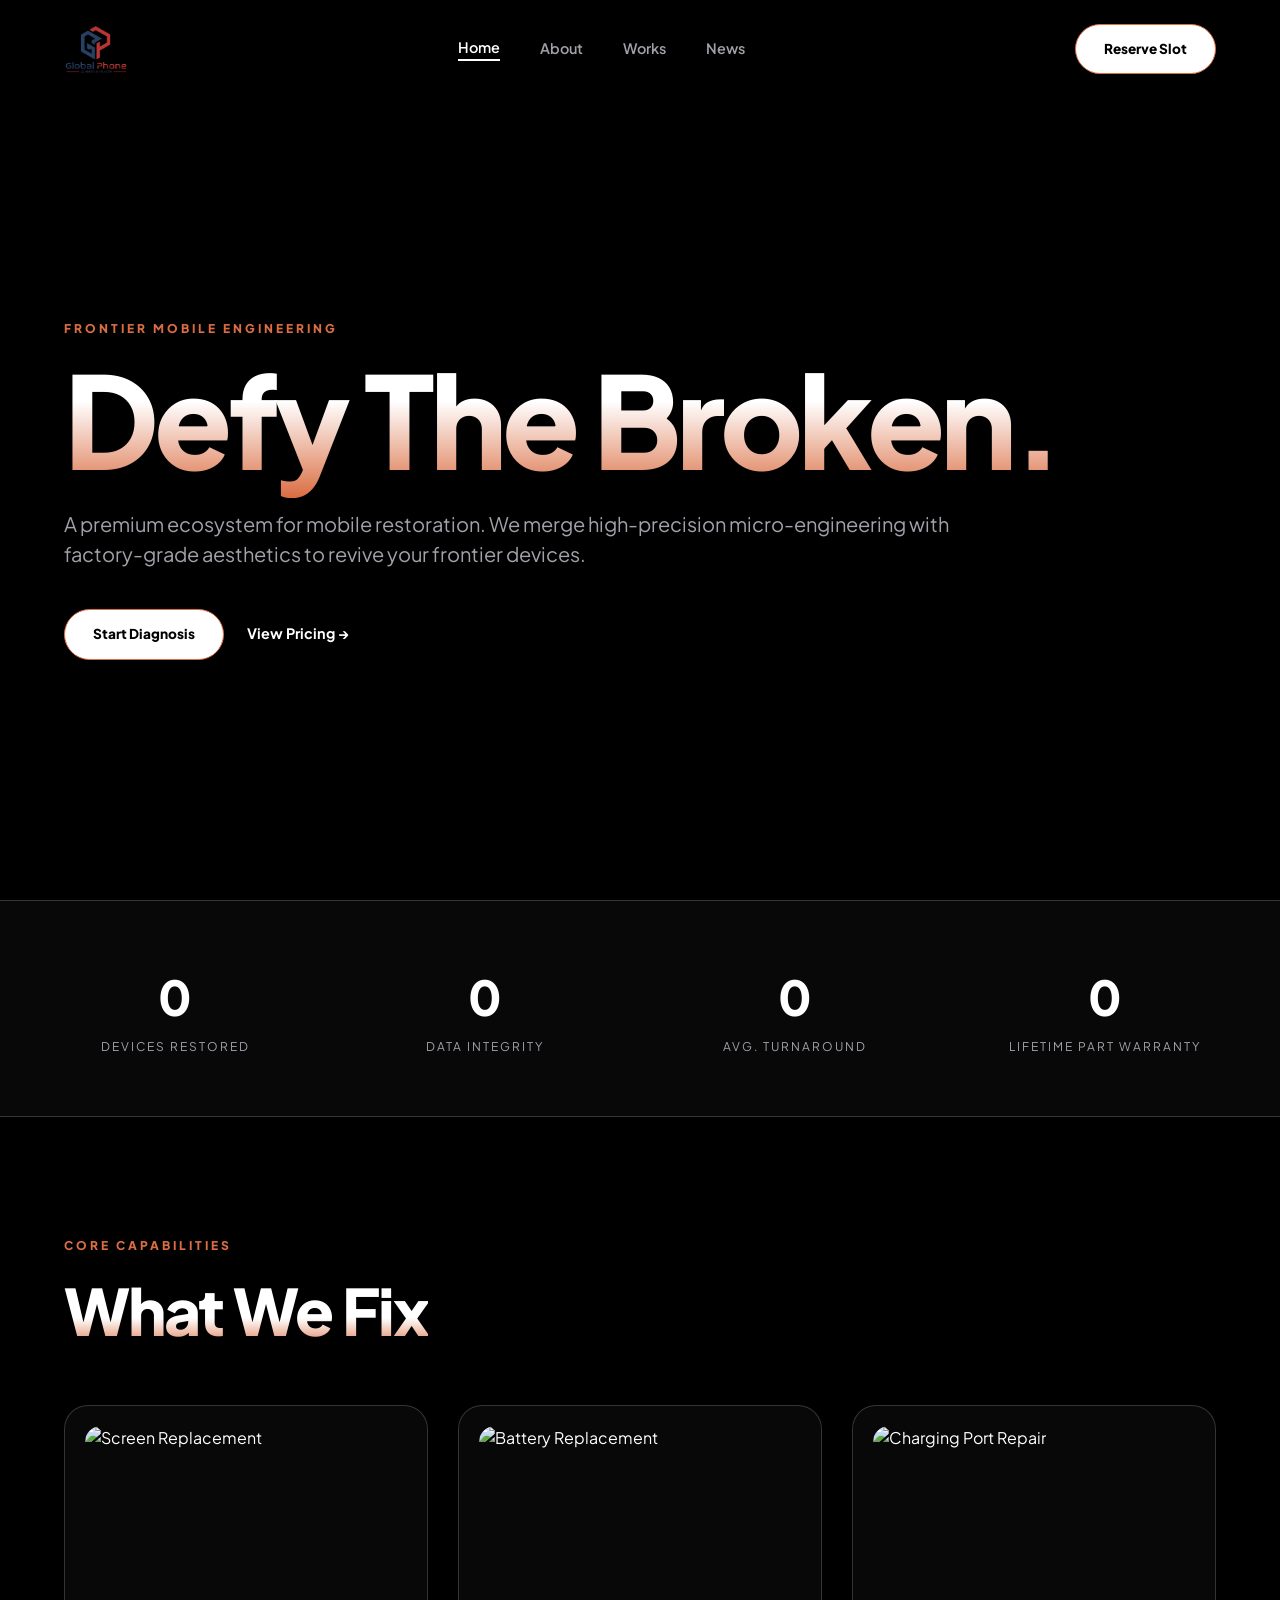
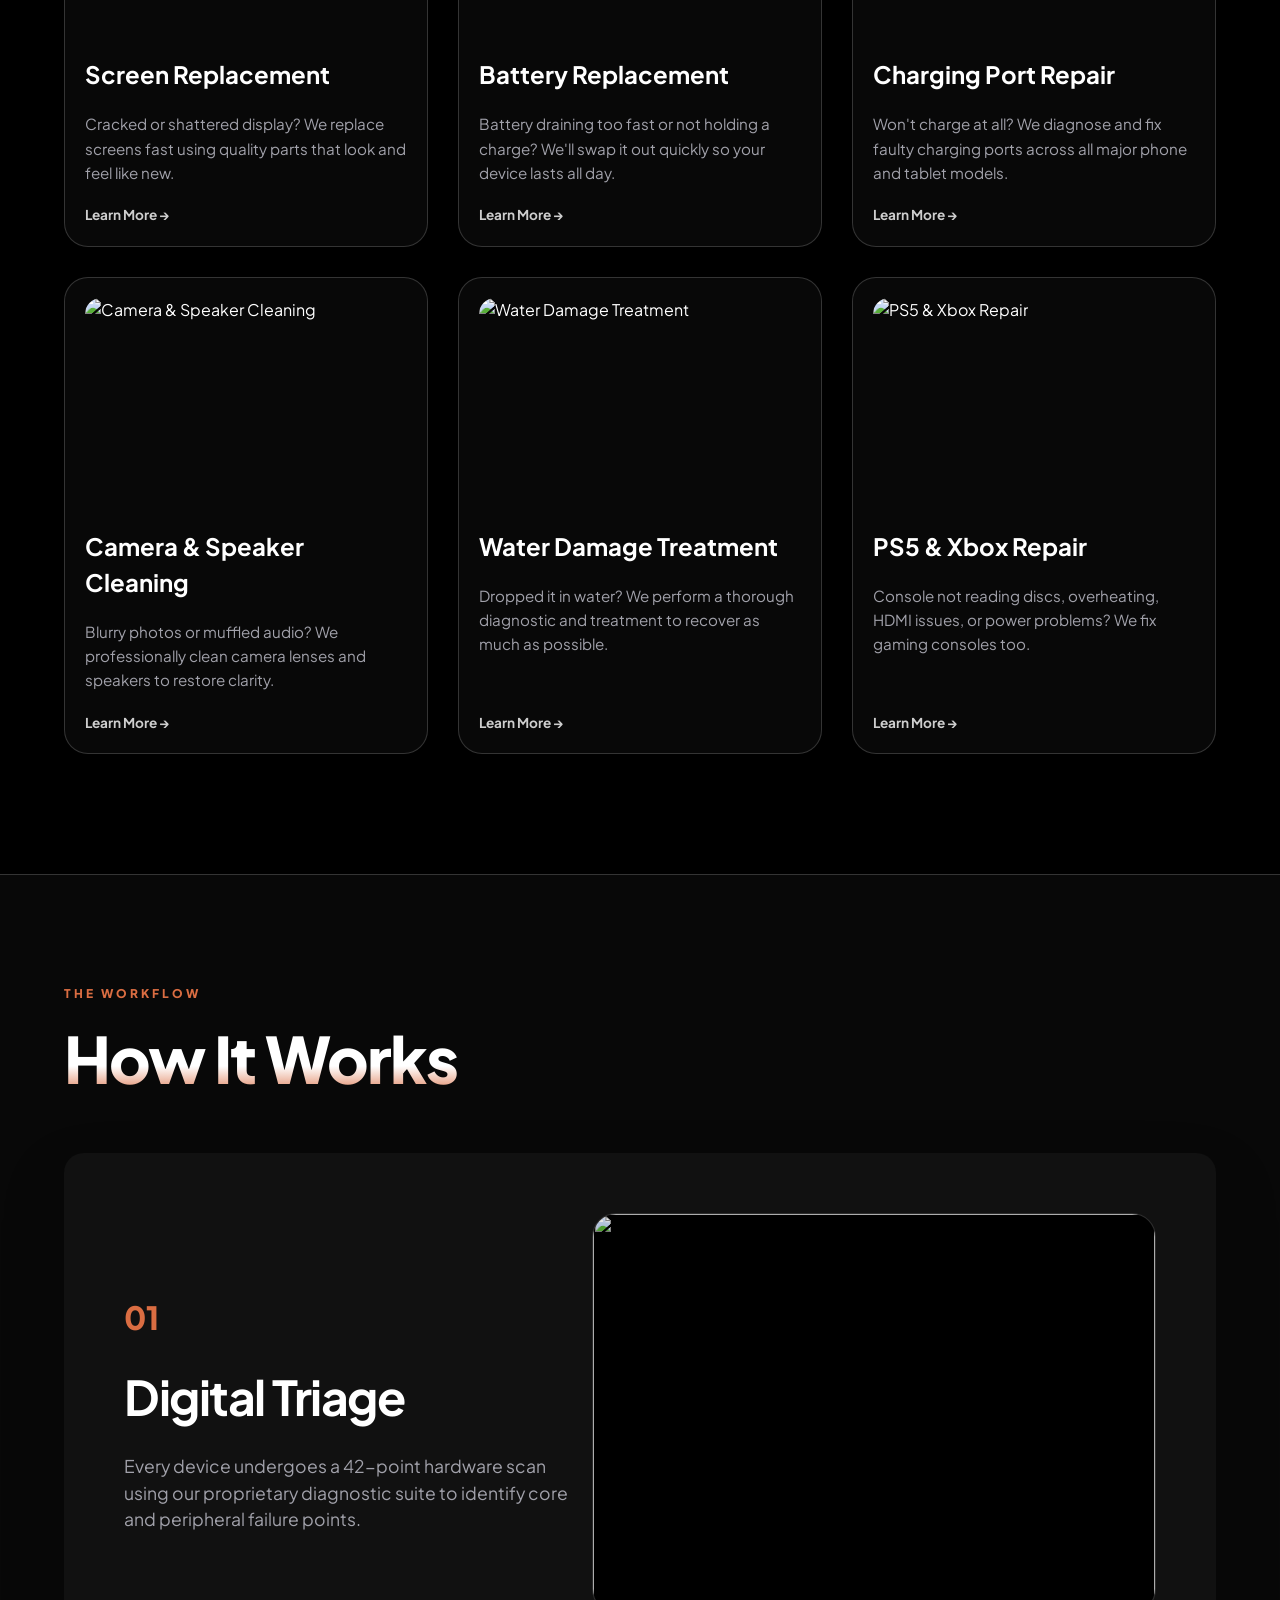
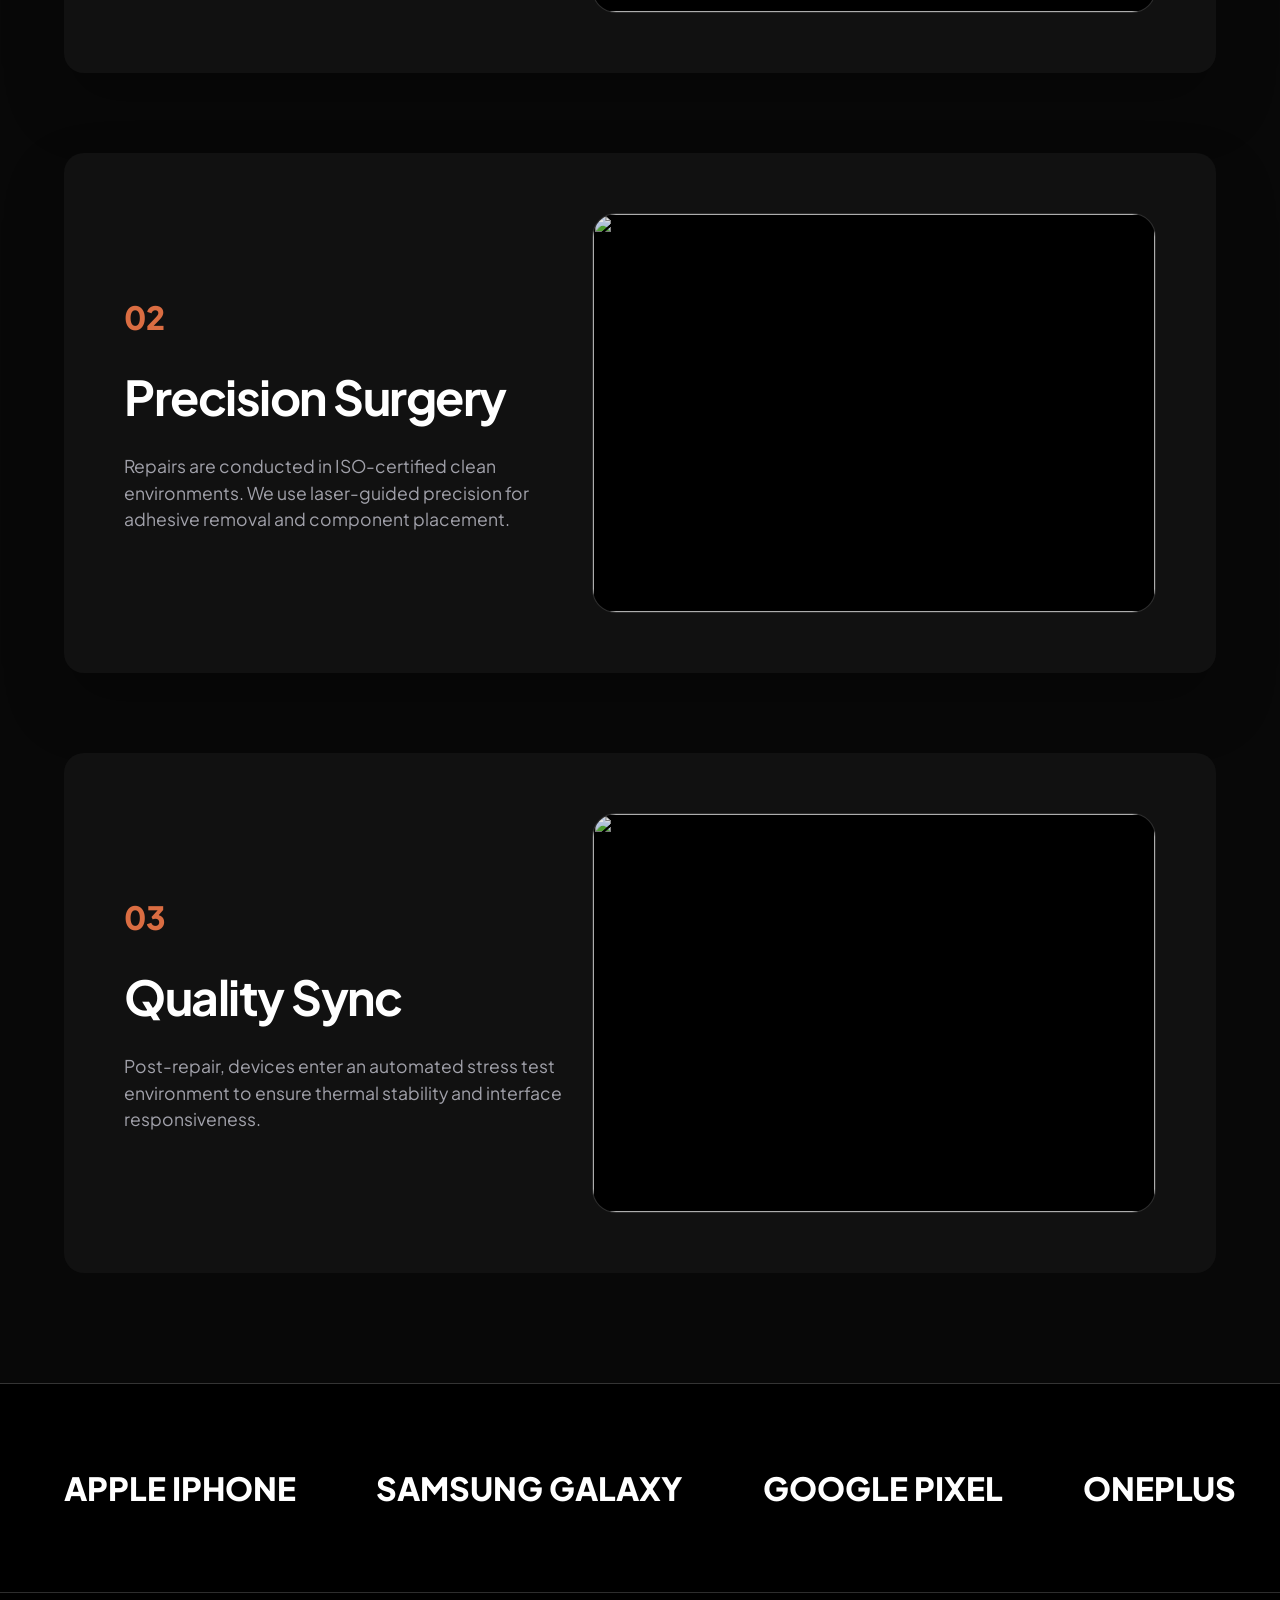
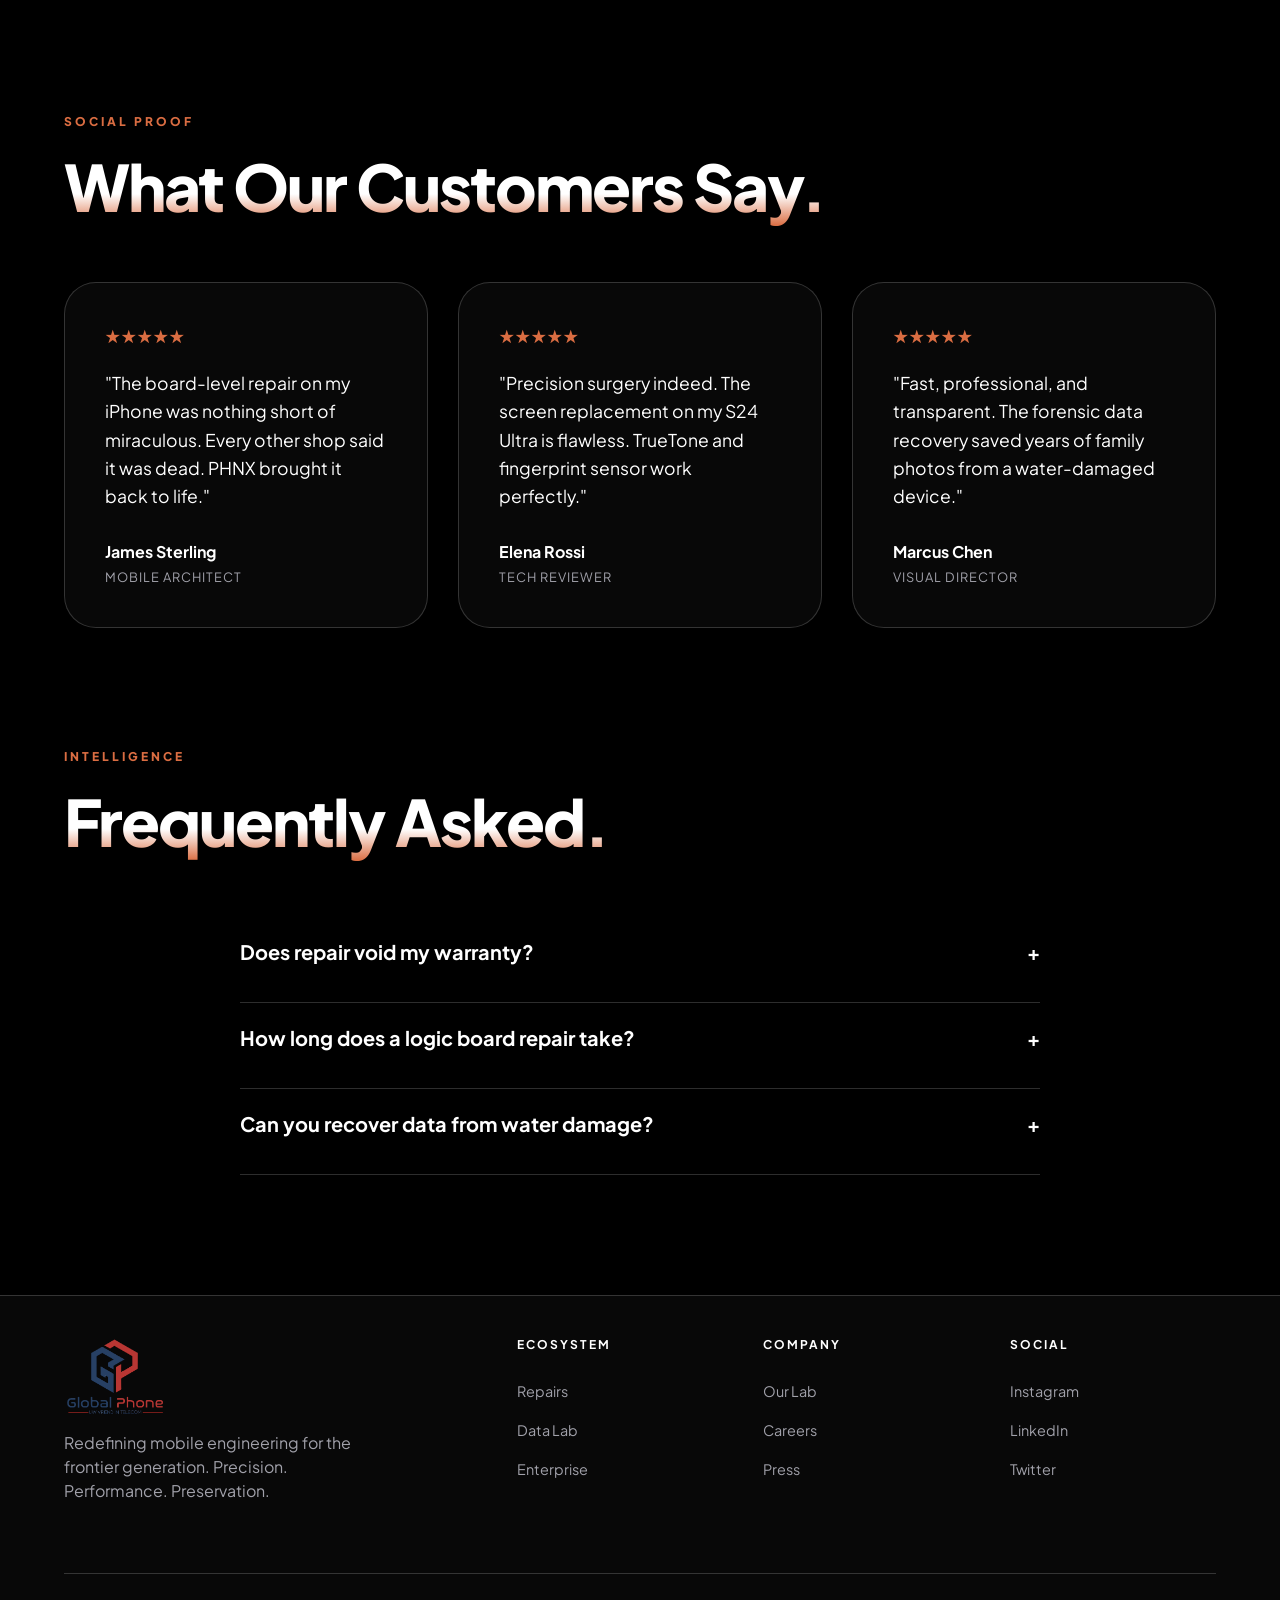
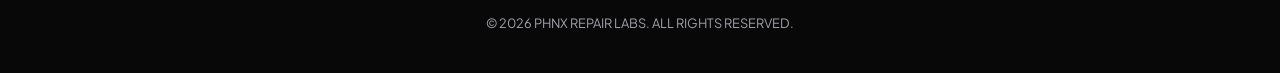
==== index.html @ e1f10fc2 "created a separate page for contact us" ====
<!doctype html>
<html lang="en">
  <head>
    <meta charset="UTF-8" />
    <meta name="viewport" content="width=device-width, initial-scale=1.0" />
    <title>PHNX REPAIR | Frontier Mobile Engineering</title>
    <link rel="preconnect" href="https://fonts.googleapis.com" />
    <link rel="preconnect" href="https://fonts.gstatic.com" crossorigin />
    <link
      href="https://fonts.googleapis.com/css2?family=Plus+Jakarta+Sans:wght@400;500;600;700;800&display=swap"
      rel="stylesheet"
    />

    <!-- External Styles -->
    <link rel="stylesheet" href="css/style.css" />
    <link rel="stylesheet" href="css/index.css" />
  </head>
  <body>
    <nav id="navbar">
      <div
        class="container"
        style="
          display: flex;
          justify-content: space-between;
          width: 100%;
          align-items: center;
        "
      >
        <div class="logo"><img src="assets/logo.png" alt="PHNX REPAIR" /></div>

        <div class="nav-links desktop-only">
          <a href="#" class="active">Home</a>
          <a href="about.html">About</a>
          <a href="#process">Works</a>
          <a href="#faq">News</a>
        </div>

        <div style="display: flex; align-items: center; gap: 20px">
          <a href="contact.html" class="btn btn-primary desktop-only"
            >Reserve Slot</a
          >
          <div class="hamburger mobile-only" id="hamburger">
            <span></span>
            <span></span>
          </div>
        </div>
      </div>
    </nav>

    <div class="mobile-menu" id="mobileMenu">
      <div class="close-btn" id="closeMenu">&times;</div>
      <div class="mobile-links">
        <a href="index.html"><span class="active">Home</span></a>
        <a href="about.html">About</a>
        <a href="#process">Works</a>
        <a href="#faq">News</a>
        <a href="contact.html" style="text-align: center">Reserve Slot</a>
      </div>
    </div>

    <section class="hero">
      <video
        autoplay
        muted
        loop
        playsinline
        class="hero-video"
        poster="https://images.unsplash.com/photo-1581092921461-eab62e97a780?auto=format&fit=crop&q=80&w=2000"
      >
        <source src="assets/mobile-repair.mp4" type="video/mp4" />
      </video>
      <div class="hero-overlay"></div>
      <div class="container hero-content">
        <span class="section-tag" id="h-tag">Frontier Mobile Engineering</span>
        <h1 id="h-title">Defy The Broken.</h1>
        <p id="h-desc">
          A premium ecosystem for mobile restoration. We merge high-precision
          micro-engineering with factory-grade aesthetics to revive your
          frontier devices.
        </p>
        <div id="h-btn">
          <a href="#" class="btn btn-primary">Start Diagnosis</a>
          <a
            href="#"
            style="
              margin-left: 20px;
              color: #fff;
              text-decoration: none;
              font-weight: 700;
              font-size: 0.9rem;
            "
            >View Pricing →</a
          >
        </div>
      </div>
    </section>

    <section class="stats">
      <div class="container stats-grid">
        <div class="stat-item">
          <h3 data-value="14000">0</h3>
          <p>Devices Restored</p>
        </div>

        <div class="stat-item">
          <h3 data-value="99.4">0</h3>
          <p>Data Integrity</p>
        </div>

        <div class="stat-item">
          <h3 data-value="45">0</h3>
          <p>Avg. Turnaround</p>
        </div>

        <div class="stat-item">
          <h3 data-value="1">0</h3>
          <p>Lifetime Part Warranty</p>
        </div>
      </div>
    </section>

    <section class="section-padding" id="services">
      <div class="container">
        <span class="section-tag">Core Capabilities</span>
        <h2><span class="section-title">What We Fix</span></h2>
        <div class="service-grid">
          <div class="service-card">
            <div class="card-image">
              <img
                src="https://images.unsplash.com/photo-1512499617640-c74ae3a79d37?auto=format&fit=crop&q=80&w=800"
                alt="Screen Replacement"
              />
            </div>
            <h3>Screen Replacement</h3>
            <p>
              Cracked or shattered display? We replace screens fast using
              quality parts that look and feel like new.
            </p>
            <a href="#" class="card-link">Learn More →</a>
          </div>
          <div class="service-card">
            <div class="card-image">
              <img
                src="https://images.unsplash.com/photo-1512439408685-2e399291a4e6?q=80&w=1095&auto=format&fit=crop&ixlib=rb-4.1.0&ixid=M3wxMjA3fDB8MHxwaG90by1wYWdlfHx8fGVufDB8fHx8fA%3D%3D"
                alt="Battery Replacement"
              />
            </div>
            <h3>Battery Replacement</h3>
            <p>
              Battery draining too fast or not holding a charge? We'll swap it
              out quickly so your device lasts all day.
            </p>
            <a href="#" class="card-link">Learn More →</a>
          </div>
          <div class="service-card">
            <div class="card-image">
              <img
                src="https://images.unsplash.com/photo-1639776738932-956082f0b704?q=80&w=1632&auto=format&fit=crop&ixlib=rb-4.1.0&ixid=M3wxMjA3fDB8MHxwaG90by1wYWdlfHx8fGVufDB8fHx8fA%3D%3D"
                alt="Charging Port Repair"
              />
            </div>
            <h3>Charging Port Repair</h3>
            <p>
              Won't charge at all? We diagnose and fix faulty charging ports
              across all major phone and tablet models.
            </p>
            <a href="#" class="card-link">Learn More →</a>
          </div>
          <div class="service-card">
            <div class="card-image">
              <img
                src="https://images.unsplash.com/photo-1516035069371-29a1b244cc32?auto=format&fit=crop&q=80&w=800"
                alt="Camera & Speaker Cleaning"
              />
            </div>
            <h3>Camera & Speaker Cleaning</h3>
            <p>
              Blurry photos or muffled audio? We professionally clean camera
              lenses and speakers to restore clarity.
            </p>
            <a href="#" class="card-link">Learn More →</a>
          </div>
          <div class="service-card">
            <div class="card-image">
              <img
                src="https://images.unsplash.com/photo-1588515603140-81bd9f7d1db0?q=80&w=1169&auto=format&fit=crop&ixlib=rb-4.1.0&ixid=M3wxMjA3fDB8MHxwaG90by1wYWdlfHx8fGVufDB8fHx8fA%3D%3D"
                alt="Water Damage Treatment"
              />
            </div>
            <h3>Water Damage Treatment</h3>
            <p>
              Dropped it in water? We perform a thorough diagnostic and
              treatment to recover as much as possible.
            </p>
            <a href="#" class="card-link">Learn More →</a>
          </div>
          <div class="service-card">
            <div class="card-image">
              <img
                src="https://images.unsplash.com/photo-1605901309584-818e25960a8f?auto=format&fit=crop&q=80&w=800"
                alt="PS5 & Xbox Repair"
              />
            </div>
            <h3>PS5 & Xbox Repair</h3>
            <p>
              Console not reading discs, overheating, HDMI issues, or power
              problems? We fix gaming consoles too.
            </p>
            <a href="#" class="card-link">Learn More →</a>
          </div>
        </div>
      </div>
    </section>

    <section class="section-padding stats process-stats" id="process">
      <div class="container">
        <span class="section-tag">The Workflow</span>
        <h2><span class="section-title">How It Works</span></h2>

        <div class="process-step">
          <div class="step-info">
            <span class="step-number">01</span>
            <h3>Digital Triage</h3>
            <p>
              Every device undergoes a 42-point hardware scan using our
              proprietary diagnostic suite to identify core and peripheral
              failure points.
            </p>
          </div>
          <div class="step-image">
            <img
              src="https://images.unsplash.com/photo-1746005514011-ea00280f3b6e?q=80&w=1170&auto=format&fit=crop&ixlib=rb-4.1.0&ixid=M3wxMjA3fDB8MHxwaG90by1wYWdlfHx8fGVufDB8fHx8fA%3D%3D"
            />
          </div>
        </div>

        <div class="process-step">
          <div class="step-info">
            <span class="step-number">02</span>
            <h3>Precision Surgery</h3>
            <p>
              Repairs are conducted in ISO-certified clean environments. We use
              laser-guided precision for adhesive removal and component
              placement.
            </p>
          </div>
          <div class="step-image">
            <img
              src="https://images.unsplash.com/photo-1581092921461-eab62e97a780?q=80&w=1170&auto=format&fit=crop&ixlib=rb-4.1.0&ixid=M3wxMjA3fDB8MHxwaG90by1wYWdlfHx8fGVufDB8fHx8fA%3D%3D"
            />
          </div>
        </div>

        <div class="process-step">
          <div class="step-info">
            <span class="step-number">03</span>
            <h3>Quality Sync</h3>
            <p>
              Post-repair, devices enter an automated stress test environment to
              ensure thermal stability and interface responsiveness.
            </p>
          </div>
          <div class="step-image">
            <img
              src="https://images.unsplash.com/photo-1611396000732-f8c9a933424f?q=80&w=1170&auto=format&fit=crop&ixlib=rb-4.1.0&ixid=M3wxMjA3fDB8MHxwaG90by1wYWdlfHx8fGVufDB8fHx8fA%3D%3D"
            />
          </div>
        </div>
      </div>
    </section>

    <div class="brands">
      <div class="container">
        <div class="brand-track">
          <div class="brand-item">APPLE IPHONE</div>
          <div class="brand-item">SAMSUNG GALAXY</div>
          <div class="brand-item">GOOGLE PIXEL</div>
          <div class="brand-item">ONEPLUS</div>
          <div class="brand-item">SONY XPERIA</div>
          <div class="brand-item">APPLE IPHONE</div>
          <div class="brand-item">SAMSUNG GALAXY</div>
          <div class="brand-item">GOOGLE PIXEL</div>
          <div class="brand-item">ONEPLUS</div>
          <div class="brand-item">SONY XPERIA</div>
        </div>
      </div>
    </div>

    <section class="section-padding testimonials" id="testimonials">
      <div class="container">
        <span class="section-tag">Social Proof</span>
        <h2><span class="section-title">What Our Customers Say.</span></h2>
        <div class="testimonials-grid">
          <div class="testimonial-card">
            <div class="test-rating">★★★★★</div>
            <p class="test-text">
              "The board-level repair on my iPhone was nothing short of
              miraculous. Every other shop said it was dead. PHNX brought it
              back to life."
            </p>
            <div class="test-author">
              <div class="author-info">
                <span class="author-name">James Sterling</span>
                <span class="author-title">Mobile Architect</span>
              </div>
            </div>
          </div>
          <div class="testimonial-card">
            <div class="test-rating">★★★★★</div>
            <p class="test-text">
              "Precision surgery indeed. The screen replacement on my S24 Ultra
              is flawless. TrueTone and fingerprint sensor work perfectly."
            </p>
            <div class="test-author">
              <div class="author-info">
                <span class="author-name">Elena Rossi</span>
                <span class="author-title">Tech Reviewer</span>
              </div>
            </div>
          </div>
          <div class="testimonial-card">
            <div class="test-rating">★★★★★</div>
            <p class="test-text">
              "Fast, professional, and transparent. The forensic data recovery
              saved years of family photos from a water-damaged device."
            </p>
            <div class="test-author">
              <div class="author-info">
                <span class="author-name">Marcus Chen</span>
                <span class="author-title">Visual Director</span>
              </div>
            </div>
          </div>
        </div>
      </div>
    </section>

    <section class="section-padding" id="faq">
      <div class="container">
        <span class="section-tag">Intelligence</span>
        <h2><span class="section-title">Frequently Asked.</span></h2>
        <div class="faq-grid">
          <div class="faq-item">
            <div class="faq-q">
              Does repair void my warranty? <span>+</span>
            </div>
            <div class="faq-a">
              We use OEM-spec parts and provide a lifetime guarantee on our
              hardware. Most modern regulations protect your right to repair
              without voiding device integrity.
            </div>
          </div>
          <div class="faq-item">
            <div class="faq-q">
              How long does a logic board repair take? <span>+</span>
            </div>
            <div class="faq-a">
              Complex micro-soldering typically takes 24-48 hours depending on
              the extent of IC damage and trace restoration required.
            </div>
          </div>
          <div class="faq-item">
            <div class="faq-q">
              Can you recover data from water damage? <span>+</span>
            </div>
            <div class="faq-a">
              Yes. We specialize in ultrasonic cleaning and NAND transplantation
              to recover data from catastrophic liquid ingress.
            </div>
          </div>
        </div>
      </div>
    </section>

    <footer>
      <div class="container">
        <div class="footer-grid">
          <div class="footer-col">
            <div class="logo">
              <img src="assets/logo.png" alt="PHNX REPAIR" />
            </div>
            <p
              style="
                color: var(--text-secondary);
                max-width: 300px;
                margin-bottom: 20px;
              "
            >
              Redefining mobile engineering for the frontier generation.
              Precision. Performance. Preservation.
            </p>
          </div>
          <div class="footer-col">
            <h4>Ecosystem</h4>
            <ul>
              <li><a href="#">Repairs</a></li>
              <li><a href="#">Data Lab</a></li>
              <li><a href="#">Enterprise</a></li>
            </ul>
          </div>
          <div class="footer-col">
            <h4>Company</h4>
            <ul>
              <li><a href="#">Our Lab</a></li>
              <li><a href="#">Careers</a></li>
              <li><a href="#">Press</a></li>
            </ul>
          </div>
          <div class="footer-col">
            <h4>Social</h4>
            <ul>
              <li><a href="#">Instagram</a></li>
              <li><a href="#">LinkedIn</a></li>
              <li><a href="#">Twitter</a></li>
            </ul>
          </div>
        </div>
        <div class="footer-bottom">
          <p>© 2026 PHNX REPAIR LABS. ALL RIGHTS RESERVED.</p>
        </div>
      </div>
    </footer>

    <!-- Library Scripts -->
    <script src="https://cdnjs.cloudflare.com/ajax/libs/gsap/3.12.2/gsap.min.js"></script>
    <script src="https://cdnjs.cloudflare.com/ajax/libs/gsap/3.12.2/ScrollTrigger.min.js"></script>
    <script src="https://cdnjs.cloudflare.com/ajax/libs/gsap/3.12.2/ScrollToPlugin.min.js"></script>
    <script src="https://cdn.jsdelivr.net/gh/studio-freight/lenis@1.0.19/bundled/lenis.min.js"></script>

    <!-- Project Logic -->
    <script src="js/main.js"></script>
  </body>
</html>
---- css/style.css ----
:root {
  --bg-color: #000000;
  --surface-color: #0a0a0ad2;
  --text-primary: #ffffff;
  --text-secondary: #a1a1aa;
  --accent-purple: #7928ca;
  --accent-orange: #f38181;
  --glass: rgba(255, 255, 255, 0.03);
  --glass-border: rgba(255, 255, 255, 0.178);
  --wooden-color: #da6d42;
}

* {
  margin: 0;
  padding: 0;
  box-sizing: border-box;
  font-family: "Plus Jakarta Sans", sans-serif;
}

body {
  background-color: var(--bg-color);
  color: var(--text-primary);
  overflow-x: hidden;
  line-height: 1.5;
  -webkit-font-smoothing: antialiased;
}

/* --- Global Utilities --- */
.container {
  padding: 0 5%;
  max-width: 1400px;
  width: 100%;
  margin: 0 auto;
}
.section-padding {
  padding: 120px 0;
}
.section-tag {
  text-transform: uppercase;
  letter-spacing: 3px;
  font-size: 0.75rem;
  font-weight: 800;
  color: var(--wooden-color);
  margin-bottom: 20px;
  display: block;
}

.section-title {
  font-size: clamp(2.5rem, 5vw, 4rem);
  font-weight: 800;
  letter-spacing: -2px;
  line-height: 1.1;
  margin-bottom: 60px;
  background: linear-gradient(180deg, #fff 60%, var(--wooden-color) 100%);
  background-clip: text;
  -webkit-background-clip: text;
  -webkit-text-fill-color: transparent;
  display: inline;
  -webkit-box-decoration-break: clone;
  box-decoration-break: clone;
}

h2:has(.section-title) {
  margin-bottom: 60px;
}

/* --- Navigation --- */
nav {
  position: fixed;
  top: 0;
  width: 100%;
  padding: 24px 0;
  z-index: 1000;
  transition: all 0.3s ease;
}

.active {
  border-bottom: 2px solid var(--text-primary);
  color: var(--text-primary) !important;
}

.logo {
  display: flex;
  align-items: center;
}

.logo img {
  height: 50px;
  width: auto;
}
.nav-links {
  display: flex;
  gap: 40px;
}
.nav-links a {
  color: var(--text-secondary);
  text-decoration: none;
  font-size: 0.9rem;
  font-weight: 600;
  transition: color 0.3s;
}
.nav-links a:hover {
  color: #fff;
}
.btn {
  padding: 14px 28px;
  border-radius: 100px;
  font-weight: 800;
  text-decoration: none;
  font-size: 0.85rem;
  transition: all 0.3s ease;
  display: inline-block;
}
.btn-primary {
  background: #fff;
  color: #000;
  border: 1px solid var(--wooden-color);
}
.btn-primary:hover {
  transform: translateY(-2px);
  box-shadow: 0 10px 30px rgba(255, 255, 255, 0.2);
}

/* Responsive Visibility Controls */
.desktop-only {
  display: flex;
  align-items: center;
  gap: 40px;
}
.mobile-only {
  display: none;
}

/* Hamburger Style */
.hamburger {
  flex-direction: column;
  gap: 6px;
  cursor: pointer;
  z-index: 1000;
  padding: 10px;
}
.hamburger span {
  display: block;
  width: 24px;
  height: 2px;
  background: #fff;
}

/* Mobile Menu Overlay */
.mobile-menu {
  position: fixed;
  top: 0;
  left: 0;
  width: 100%;
  min-height: 100vh;
  background: rgba(0, 0, 0, 0.98);
  backdrop-filter: blur(30px);
  z-index: 2000;
  display: none;
  flex-direction: column;
  align-items: center;
  justify-content: center;
  padding: 100px 24px;
  overflow-y: auto;
  opacity: 0;
}

.close-btn {
  position: absolute;
  top: 30px;
  right: 30px;
  font-size: 3.5rem;
  color: #fff;
  cursor: pointer;
  line-height: 1;
  z-index: 2100;
}

.mobile-links {
  display: flex;
  flex-direction: column;
  gap: 30px;
  text-align: center;
  width: 100%;
  margin: auto 0;
}
.mobile-links a {
  font-size: 2.5rem;
  font-weight: 800;
  color: #fff;
  text-decoration: none;
  letter-spacing: -2px;
}

.mobile-links .active {
  padding-bottom: 5px;
}

/* --- Footer Styling --- */
footer {
  padding: 40px 0;
  border-top: 1px solid var(--glass-border);
  background: var(--surface-color);
}
.footer-grid {
  display: grid;
  grid-template-columns: 2fr 1fr 1fr 1fr;
  gap: 40px;
}
.footer-col h4 {
  margin-bottom: 25px;
  text-transform: uppercase;
  font-size: 0.75rem;
  letter-spacing: 2px;
}
.footer-col ul {
  list-style: none;
}
.footer-col li {
  margin-bottom: 15px;
}
.footer-col a {
  color: var(--text-secondary);
  text-decoration: none;
  font-size: 0.9rem;
  transition: color 0.3s;
}
.footer-col a:hover {
  color: #fff;
}

.footer-bottom {
  margin-top: 50px;
  padding-top: 40px;
  border-top: 1px solid var(--glass-border);
  color: var(--text-secondary);
  font-size: 0.8rem;
  text-align: center;
}

.footer-legal {
  display: flex;
  gap: 20px;
}

.footer-legal a {
  color: inherit;
  text-decoration: none;
}

footer .logo {
  margin-bottom: 15px;
}

footer .logo img {
  height: 80px;
}

/* --- Global Media Queries --- */
@media (max-width: 1024px) {
  .section-padding {
    padding: 100px 0;
  }
}

@media (max-width: 768px) {
  .desktop-only {
    display: none !important;
  }
  .mobile-only {
    display: flex;
  }

  .section-padding {
    padding: 60px 0;
  }

  .footer-bottom {
    flex-direction: column;
    gap: 20px;
    text-align: center;
  }
}

@media (max-width: 576px) {
  .section-padding {
    padding: 50px 0;
  }

  footer {
    padding: 40px 0;
  }

  .footer-grid {
    grid-template-columns: 1fr;
    gap: 20px;
  }

  .footer-bottom {
    margin-top: 20px;
    text-align: center;
  }
}
---- css/index.css ----
/* --- Hero --- */
.hero {
  min-height: 100vh;
  display: flex;
  align-items: center;
  position: relative;
  overflow: hidden;
  padding-top: 140px;
  padding-bottom: 60px;
}
.hero-video {
  position: absolute;
  top: 0;
  left: 0;
  width: 100%;
  height: 100%;
  object-fit: cover;
  z-index: -2;
}
.hero-overlay {
  position: absolute;
  top: 0;
  left: 0;
  width: 100%;
  height: 100%;
  background: rgba(0, 0, 0, 0.55);
  z-index: -1;
}
.hero-content {
  z-index: 10;
  width: 100%;
}
.hero h1 {
  font-size: clamp(3.5rem, 10vw, 8rem);
  font-weight: 800;
  letter-spacing: -5px;
  line-height: 1.1;
  background: linear-gradient(180deg, #fff 40%, var(--wooden-color) 100%);
  background-clip: text;
  -webkit-background-clip: text;
  -webkit-text-fill-color: transparent;
  display: inline;
  -webkit-box-decoration-break: clone;
  box-decoration-break: clone;
}
.hero p {
  font-size: 1.25rem;
  color: var(--text-secondary);
  max-width: 80%;
  margin-top: 20px;
  margin-bottom: 40px;
}

.hero .section-tag {
  margin-bottom: 10px;
}

/* --- Stats Section --- */
.stats {
  background: var(--surface-color);
  border-top: 1px solid var(--glass-border);
  border-bottom: 1px solid var(--glass-border);
}
.stats-grid {
  display: grid;
  grid-template-columns: repeat(4, 1fr);
  align-items: center;
  gap: 40px;
  padding: 60px 40px;
}

.stat-item {
  display: flex;
  flex-direction: column;
  align-items: center;
}

.stat-item h3 {
  font-size: 3rem;
  font-weight: 800;
  margin-bottom: 5px;
}
.stat-item p {
  color: var(--text-secondary);
  text-transform: uppercase;
  font-size: 0.75rem;
  letter-spacing: 2px;
}

/* --- Services Grid --- */
.service-grid {
  display: grid;
  grid-template-columns: repeat(3, 1fr);
  gap: 30px;
}
.service-card {
  background: var(--surface-color);
  border: 1px solid var(--glass-border);
  border-radius: 24px;
  padding: 20px;
  transition: all 0.4s cubic-bezier(0.165, 0.84, 0.44, 1);
  position: relative;
  overflow: hidden;
  display: flex;
  flex-direction: column;
  gap: 20px;
}
.service-card:hover {
  transform: translateY(-10px);
  border-color: var(--wooden-color);
  box-shadow: 0 20px 40px rgba(188, 117, 53, 0.1);
}
.service-card .card-image {
  width: 100%;
  height: 200px;
  border-radius: 16px;
  overflow: hidden;
  margin-bottom: 10px;
}
.service-card .card-image img {
  width: 100%;
  height: 100%;
  object-fit: cover;
  transition: transform 0.5s ease;
}
.service-card:hover .card-image img {
  transform: scale(1.1);
}
.service-card h3 {
  font-size: 1.5rem;
  font-weight: 700;
  color: #fff;
}
.service-card p {
  color: var(--text-secondary);
  font-size: 0.95rem;
  line-height: 1.6;
}
.service-card .card-link {
  margin-top: auto;
  color: var(--text-primary);
  text-decoration: none;
  font-weight: 700;
  font-size: 0.85rem;
  display: flex;
  align-items: center;
  gap: 8px;
  opacity: 0.8;
  transition: opacity 0.3s;
}
.service-card:hover .card-link {
  opacity: 1;
}

/* --- Services Bento --- */
.bento-grid {
  display: grid;
  grid-template-columns: repeat(12, 1fr);
  gap: 24px;
}
.bento-card {
  background: var(--surface-color);
  border: 1px solid var(--glass-border);
  border-radius: 32px;
  position: relative;
  overflow: hidden;
  min-height: 400px;
  display: flex;
  flex-direction: column;
  justify-content: flex-end;
  padding: 40px;
}
.bento-card img {
  position: absolute;
  top: 0;
  left: 0;
  width: 100%;
  height: 100%;
  object-fit: cover;
  opacity: 0.4;
  z-index: 0;
}
.card-content {
  position: relative;
  z-index: 1;
}
.card-content h3 {
  font-size: 1.75rem;
  margin-bottom: 10px;
}
.card-content p {
  color: var(--text-secondary);
  font-size: 0.95rem;
  max-width: 300px;
}

.w-8 {
  grid-column: span 8;
}
.w-6 {
  grid-column: span 6;
}
.w-4 {
  grid-column: span 4;
}

/* --- Process Section - Stacking Cards --- */
.step-info {
  flex: 1;
}
.step-number {
  font-size: 2rem;
  font-weight: 800;
  color: var(--wooden-color);
  margin-bottom: 20px;
  display: block;
}
.step-info h3 {
  font-size: 3rem;
  margin-bottom: 20px;
  letter-spacing: -1.5px;
}
.step-info p {
  font-size: 1.1rem;
  color: var(--text-secondary);
}
.step-image {
  flex: 1.2;
  height: 400px;
  background: #000;
  border-radius: 24px;
  overflow: hidden;
  border: 1px solid var(--glass-border);
}
.step-image img {
  width: 100%;
  height: 100%;
  object-fit: cover;
  opacity: 0.9;
}

/* --- Brands Scroll --- */
.brands {
  padding: 80px 0;
  border-bottom: 1px solid var(--glass-border);
  overflow: hidden;
}
.brand-track {
  display: flex;
  gap: 80px;
  align-items: center;
  width: max-content;
}
.brand-item {
  font-size: 2rem;
  font-weight: 800;
  white-space: nowrap;
}

/* --- Testimonials --- */
.testimonials {
  padding-bottom: 0px;
}

.testimonials-grid {
  display: grid;
  grid-template-columns: repeat(3, 1fr);
  gap: 30px;
}
.testimonial-card {
  background: var(--surface-color);
  border: 1px solid var(--glass-border);
  padding: 40px;
  border-radius: 32px;
  transition: all 0.3s ease;
}
.testimonial-card:hover {
  border-color: var(--wooden-color);
  transform: translateY(-10px);
}
.test-rating {
  color: var(--wooden-color);
  margin-bottom: 20px;
  font-size: 1.1rem;
}
.test-text {
  font-size: 1.1rem;
  line-height: 1.6;
  margin-bottom: 30px;
  color: var(--text-primary);
}
.author-name {
  display: block;
  font-weight: 700;
  font-size: 1rem;
}
.author-title {
  display: block;
  font-size: 0.8rem;
  color: var(--text-secondary);
  text-transform: uppercase;
  letter-spacing: 1px;
  margin-top: 4px;
}

/* --- FAQ --- */
.faq-grid {
  max-width: 800px;
  margin: 0 auto;
}
.faq-item {
  border-bottom: 1px solid var(--glass-border);
  padding: 20px 0;
}
.faq-q {
  font-size: 1.25rem;
  font-weight: 700;
  cursor: pointer;
  display: flex;
  justify-content: space-between;
  align-items: flex-start;
  gap: 20px;
  -webkit-user-select: none;
  -moz-user-select: none;
  -ms-user-select: none;
  user-select: none;
}
.faq-q span {
  flex-shrink: 0;
  width: 24px;
  text-align: right;
  display: inline-block;
}
.faq-a {
  height: 0;
  overflow: hidden;
  color: var(--text-secondary);
  margin-top: 15px;
}

.process-stats {
  position: relative;
  padding: 110px 0;
}

.process-step {
  position: sticky;
  top: 120px; /* controls stacking distance */
  display: flex;
  justify-content: space-between;
  align-items: center;
  padding: 60px;
  border-radius: 20px;
  background: #111;
  color: #fff;
  margin-bottom: 80px;
  transform-origin: center top;
  will-change: transform, opacity;

  &:last-child {
    margin-bottom: 0;
  }
}

/* optional visual separation */
.process-step:not(:last-child) {
  box-shadow: 0 30px 60px rgba(0, 0, 0, 0.25);
}

/* --- Responsive Adjustments --- */
@media (max-width: 1024px) {
  .testimonials-grid {
    grid-template-columns: repeat(2, 1fr);
  }
  .w-8,
  .w-6,
  .w-4 {
    grid-column: span 6;
  }
  .stats-grid {
    grid-template-columns: repeat(3, 1fr);
  }

  .step-info h3 {
    font-size: 2.3rem;
  }
}

@media (max-width: 768px) {
  .service-grid {
    grid-template-columns: repeat(2, 1fr);
  }

  .testimonials-grid {
    grid-template-columns: 1fr;
  }
  .w-8,
  .w-6,
  .w-4 {
    grid-column: span 12;
  }

  .step-info h3 {
    font-size: 2rem;
  }

  .hero h1 {
    letter-spacing: -2px;
  }

  .process-stats {
    padding: 80px 0;
  }

  .process-step {
    flex-direction: column !important;
    gap: 30px;
  }
  .step-image {
    height: 300px;
    width: 100%;
  }
  .stats-grid {
    grid-template-columns: repeat(2, 1fr);
    text-align: center;
  }
}

@media (max-width: 576px) {
  .hero {
    padding-top: 100px;
  }

  .hero p {
    font-size: 1rem;
  }

  .service-grid {
    grid-template-columns: 1fr;
  }

  .brands {
    padding: 50px 0;
  }

  .process-stats {
    padding: 60px 0;
  }

  .process-step {
    padding: 20px;
  }

  .step-info h3 {
    font-size: 2rem;
  }

  .stats-grid {
    grid-template-columns: 1fr;
  }
}
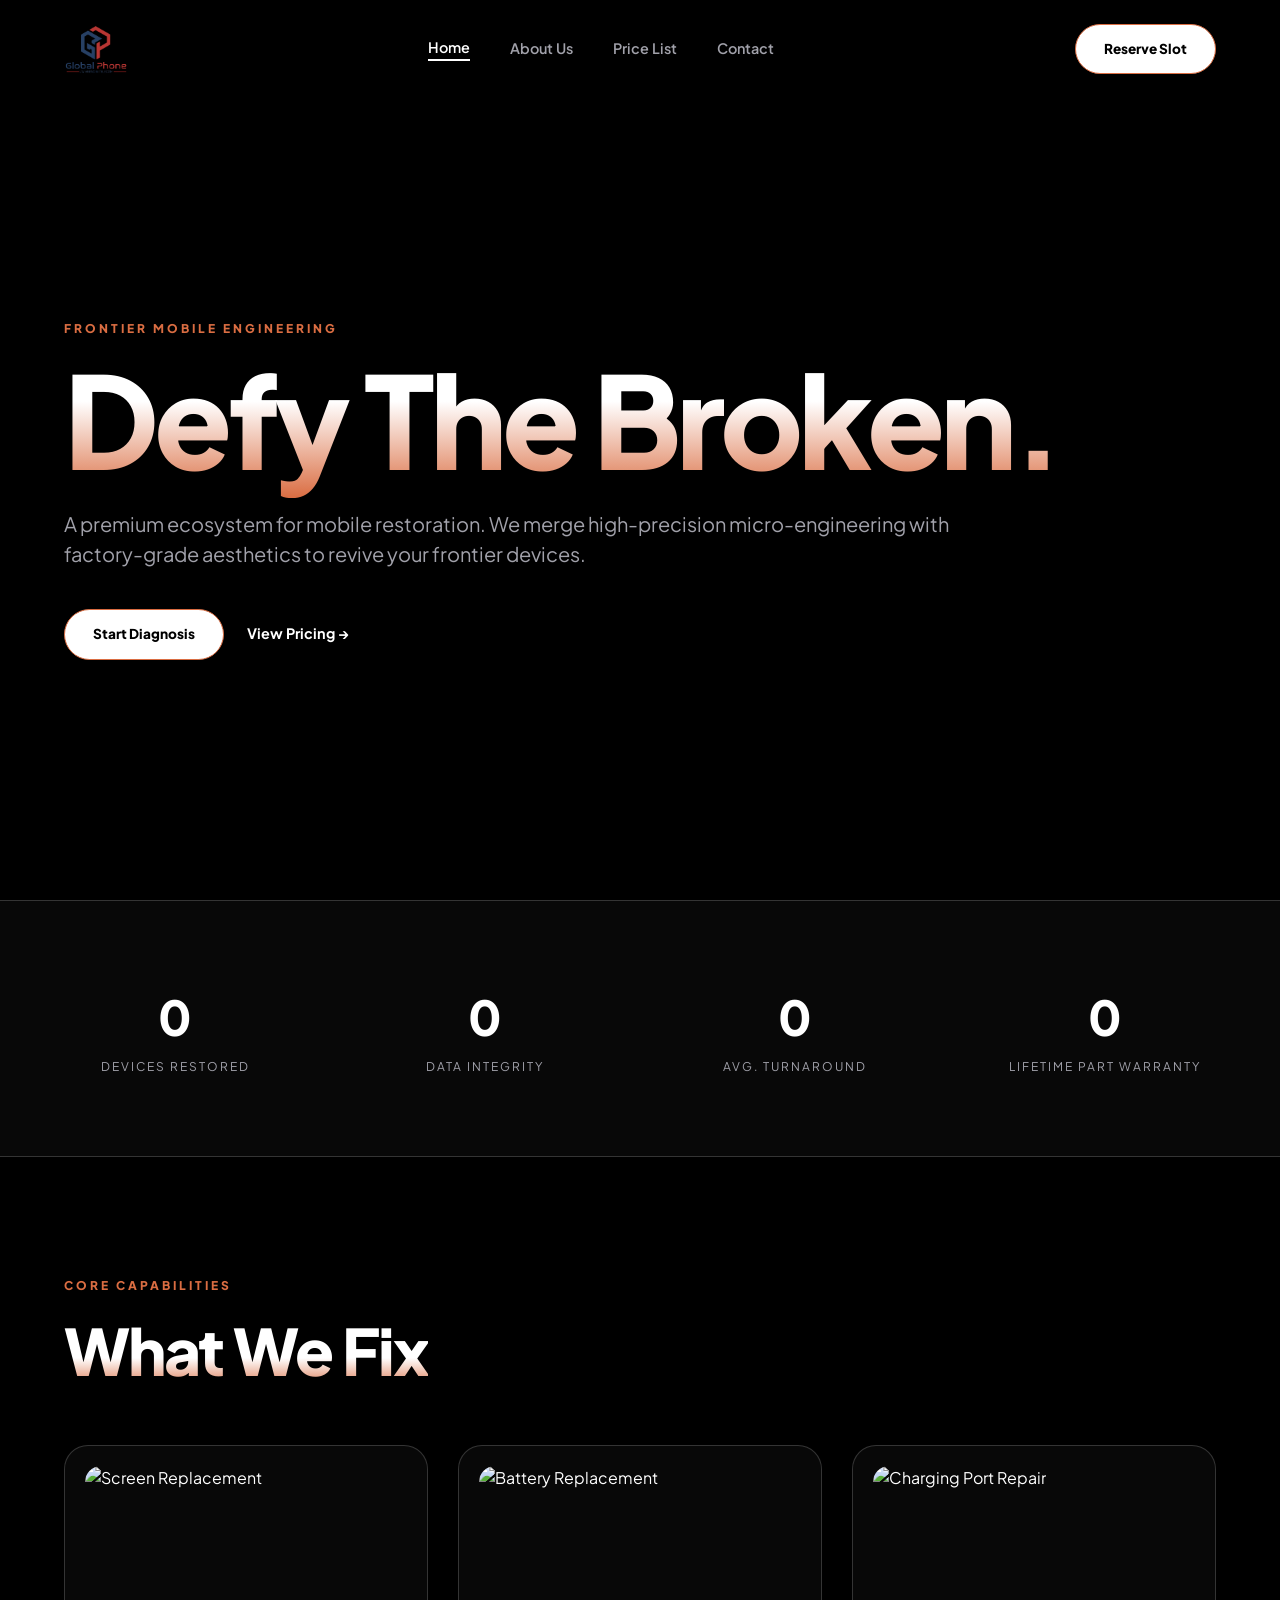
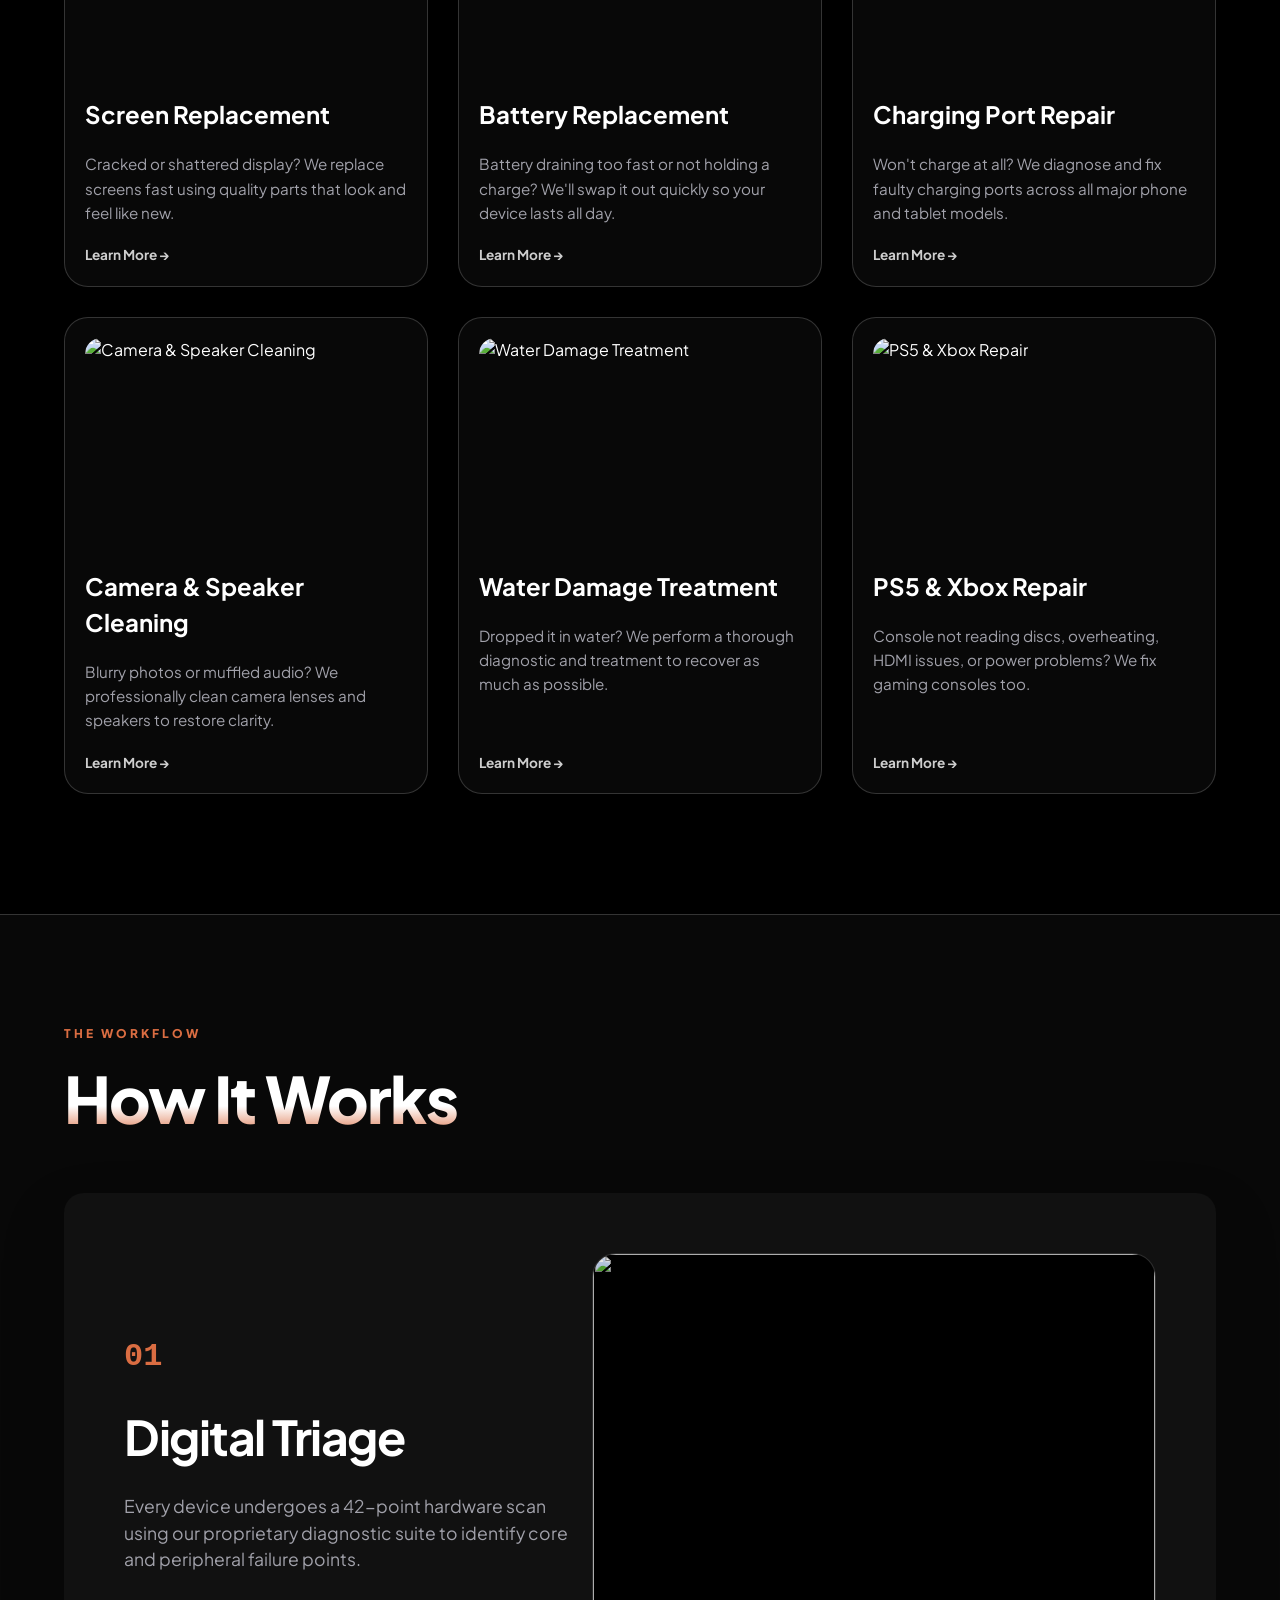
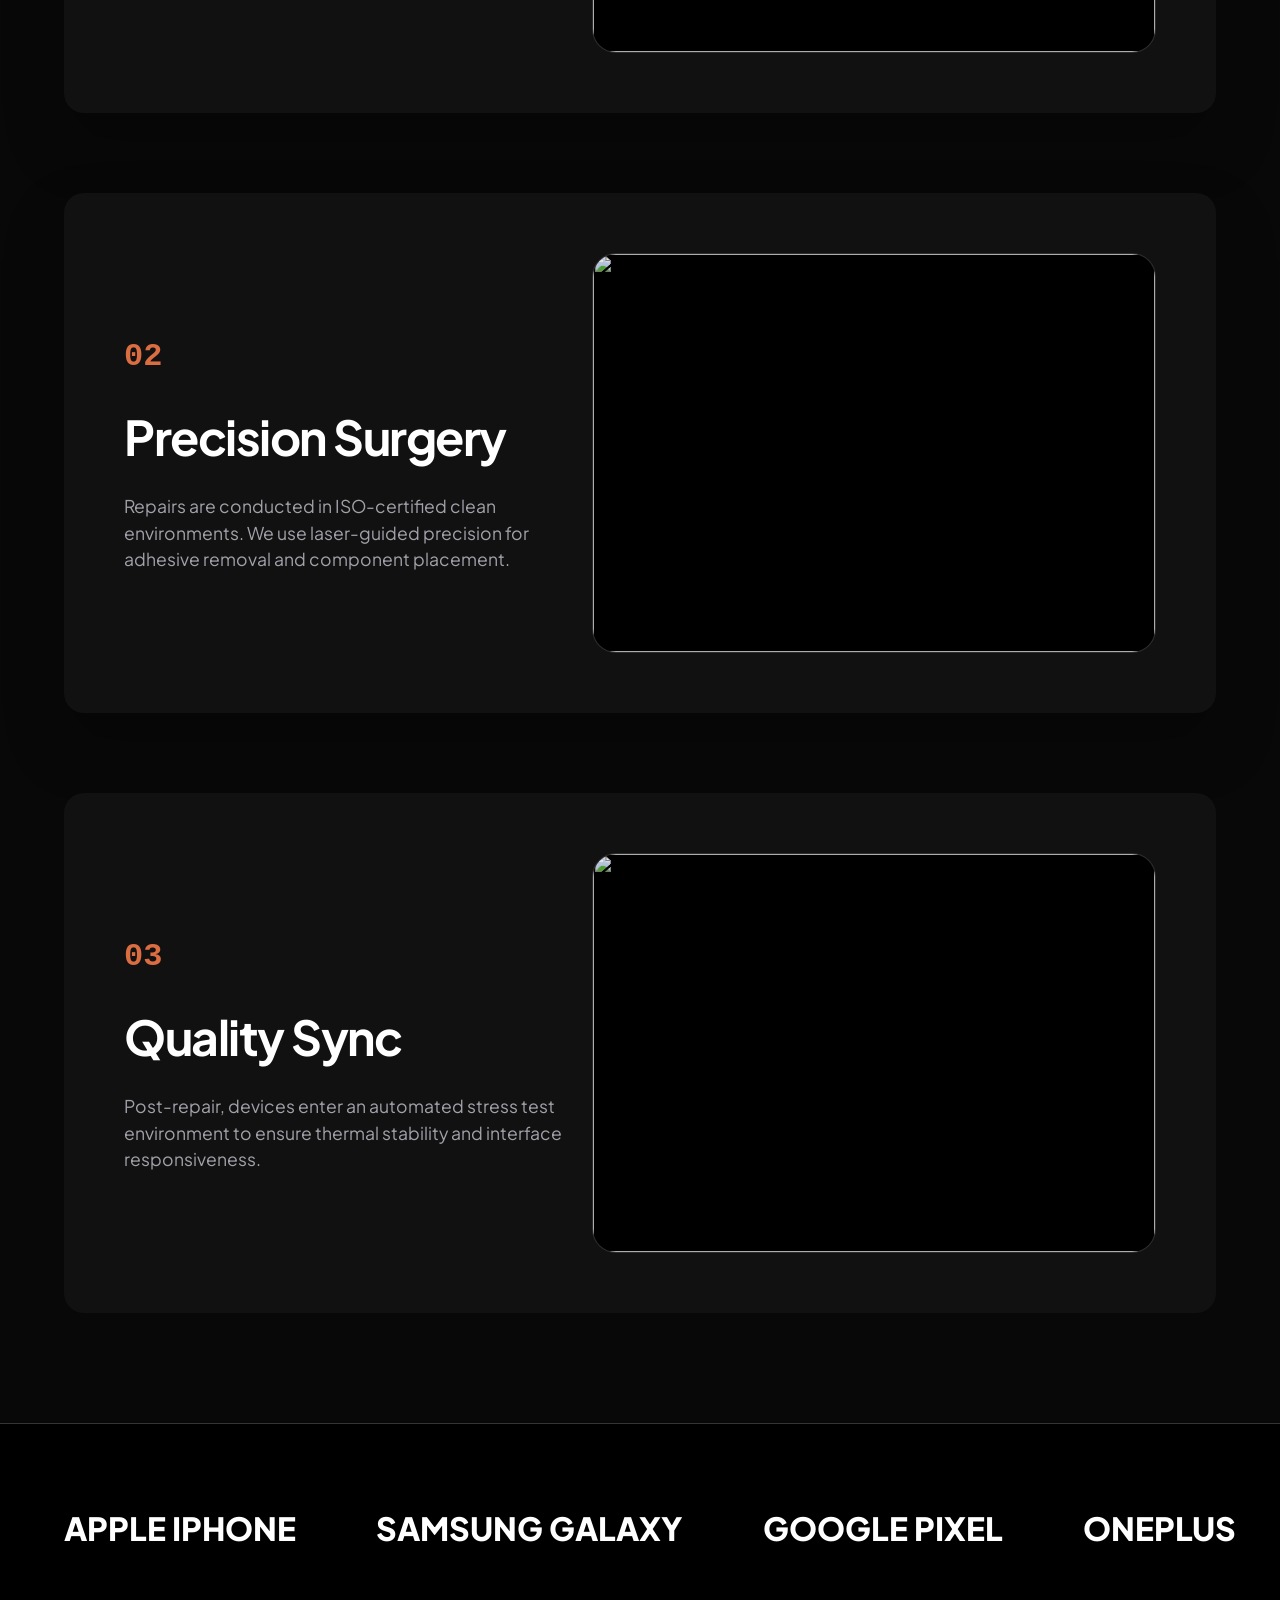
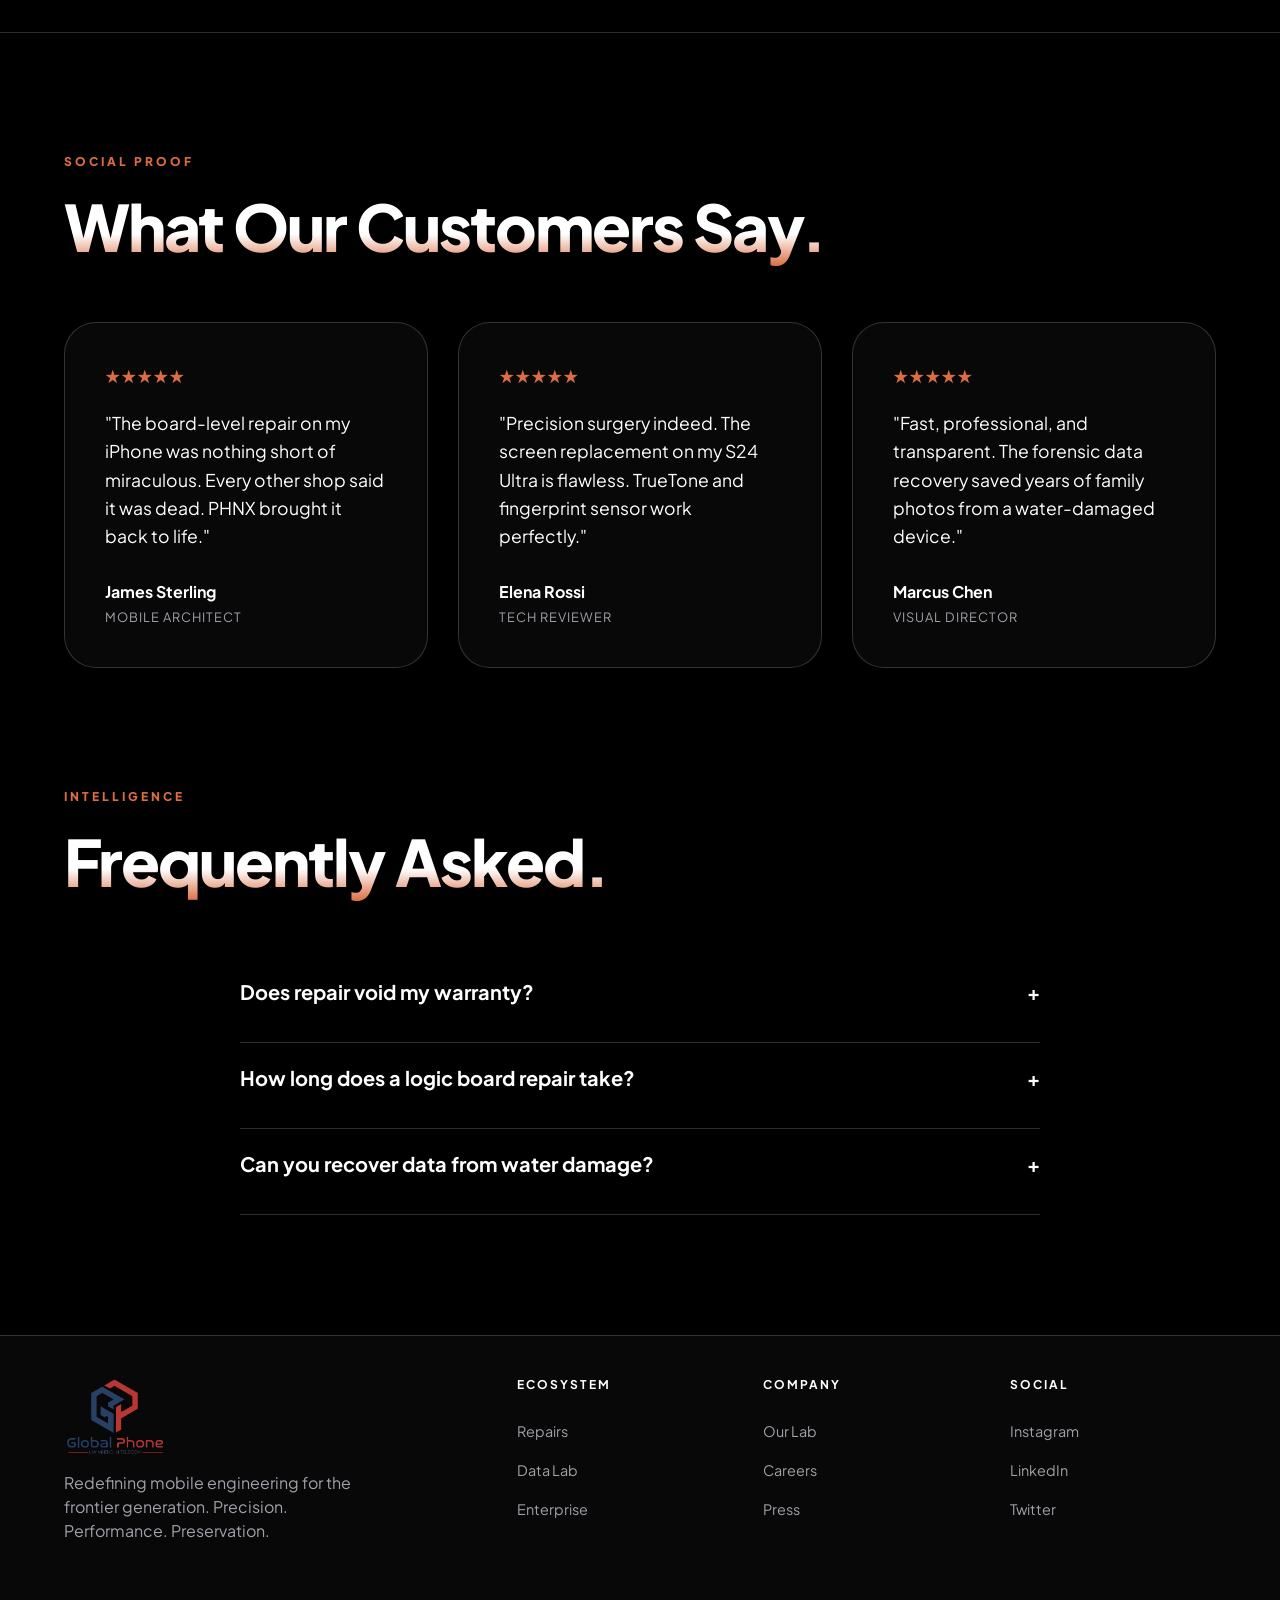
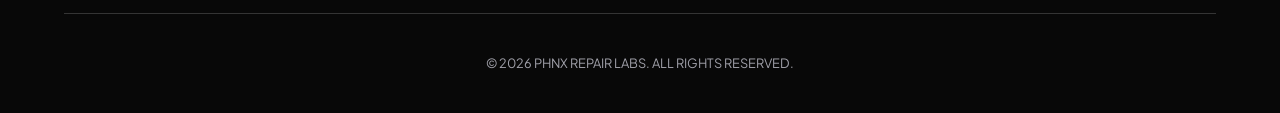
==== commit 61b5f3df: "created multiple html pages and structed them, about page is almost complete" ====
--- a/index.html
+++ b/index.html
@@ -3,7 +3,7 @@
   <head>
     <meta charset="UTF-8" />
     <meta name="viewport" content="width=device-width, initial-scale=1.0" />
-    <title>PHNX REPAIR | Frontier Mobile Engineering</title>
+    <title>GP | Frontier Mobile Engineering</title>
     <link rel="preconnect" href="https://fonts.googleapis.com" />
     <link rel="preconnect" href="https://fonts.gstatic.com" crossorigin />
     <link
@@ -30,9 +30,9 @@
 
         <div class="nav-links desktop-only">
           <a href="#" class="active">Home</a>
-          <a href="about.html">About</a>
-          <a href="#process">Works</a>
-          <a href="#faq">News</a>
+          <a href="about.html">About Us</a>
+          <a href="pricing.html">Price List</a>
+          <a href="contact.html">Contact</a>
         </div>
 
         <div style="display: flex; align-items: center; gap: 20px">
@@ -50,10 +50,10 @@
     <div class="mobile-menu" id="mobileMenu">
       <div class="close-btn" id="closeMenu">&times;</div>
       <div class="mobile-links">
-        <a href="index.html"><span class="active">Home</span></a>
-        <a href="about.html">About</a>
-        <a href="#process">Works</a>
-        <a href="#faq">News</a>
+        <a href="#"><span class="active">Home</span></a>
+        <a href="about.html">About Us</a>
+        <a href="pricing.html">Price List</a>
+        <a href="contact.html">Contact Us</a>
         <a href="contact.html" style="text-align: center">Reserve Slot</a>
       </div>
     </div>
--- a/css/style.css
+++ b/css/style.css
@@ -3,8 +3,6 @@
   --surface-color: #0a0a0ad2;
   --text-primary: #ffffff;
   --text-secondary: #a1a1aa;
-  --accent-purple: #7928ca;
-  --accent-orange: #f38181;
   --glass: rgba(255, 255, 255, 0.03);
   --glass-border: rgba(255, 255, 255, 0.178);
   --wooden-color: #da6d42;
@@ -22,12 +20,11 @@
   color: var(--text-primary);
   overflow-x: hidden;
   line-height: 1.5;
-  -webkit-font-smoothing: antialiased;
 }
 
 /* --- Global Utilities --- */
 .container {
-  padding: 0 5%;
+  /* padding: 0 5%; */
   max-width: 1400px;
   width: 100%;
   margin: 0 auto;
@@ -62,6 +59,38 @@
 
 h2:has(.section-title) {
   margin-bottom: 60px;
+}
+
+/* --- Stats Component --- */
+.stats {
+  background: var(--surface-color);
+  border-top: 1px solid var(--glass-border);
+  border-bottom: 1px solid var(--glass-border);
+}
+.stats-grid {
+  display: grid;
+  grid-template-columns: repeat(4, 1fr);
+  align-items: center;
+  gap: 40px;
+  padding: 80px 40px !important;
+}
+
+.stat-item {
+  display: flex;
+  flex-direction: column;
+  align-items: center;
+}
+
+.stat-item h3 {
+  font-size: 3rem;
+  font-weight: 800;
+  margin-bottom: 5px;
+}
+.stat-item p {
+  color: var(--text-secondary);
+  text-transform: uppercase;
+  font-size: 0.75rem;
+  letter-spacing: 2px;
 }
 
 /* --- Navigation --- */
@@ -256,11 +285,21 @@
   height: 80px;
 }
 
+@media (max-width: 1400px) {
+  .container {
+    padding: 0 5%;
+  }
+}
+
 /* --- Global Media Queries --- */
 @media (max-width: 1024px) {
   .section-padding {
     padding: 100px 0;
   }
+
+  .stats-grid {
+    grid-template-columns: repeat(3, 1fr);
+  }
 }
 
 @media (max-width: 768px) {
@@ -271,8 +310,17 @@
     display: flex;
   }
 
+  h2:has(.section-title) {
+    margin-bottom: 50px;
+  }
+
   .section-padding {
     padding: 60px 0;
+  }
+
+  .stats-grid {
+    grid-template-columns: repeat(2, 1fr);
+    text-align: center;
   }
 
   .footer-bottom {
@@ -287,6 +335,14 @@
     padding: 50px 0;
   }
 
+  h2:has(.section-title) {
+    margin-bottom: 40px;
+  }
+
+  .stats-grid {
+    grid-template-columns: 1fr;
+  }
+
   footer {
     padding: 40px 0;
   }
--- a/css/index.css
+++ b/css/index.css
@@ -55,38 +55,6 @@
   margin-bottom: 10px;
 }
 
-/* --- Stats Section --- */
-.stats {
-  background: var(--surface-color);
-  border-top: 1px solid var(--glass-border);
-  border-bottom: 1px solid var(--glass-border);
-}
-.stats-grid {
-  display: grid;
-  grid-template-columns: repeat(4, 1fr);
-  align-items: center;
-  gap: 40px;
-  padding: 60px 40px;
-}
-
-.stat-item {
-  display: flex;
-  flex-direction: column;
-  align-items: center;
-}
-
-.stat-item h3 {
-  font-size: 3rem;
-  font-weight: 800;
-  margin-bottom: 5px;
-}
-.stat-item p {
-  color: var(--text-secondary);
-  text-transform: uppercase;
-  font-size: 0.75rem;
-  letter-spacing: 2px;
-}
-
 /* --- Services Grid --- */
 .service-grid {
   display: grid;
@@ -214,6 +182,7 @@
   color: var(--wooden-color);
   margin-bottom: 20px;
   display: block;
+  font-family: monospace;
 }
 .step-info h3 {
   font-size: 3rem;
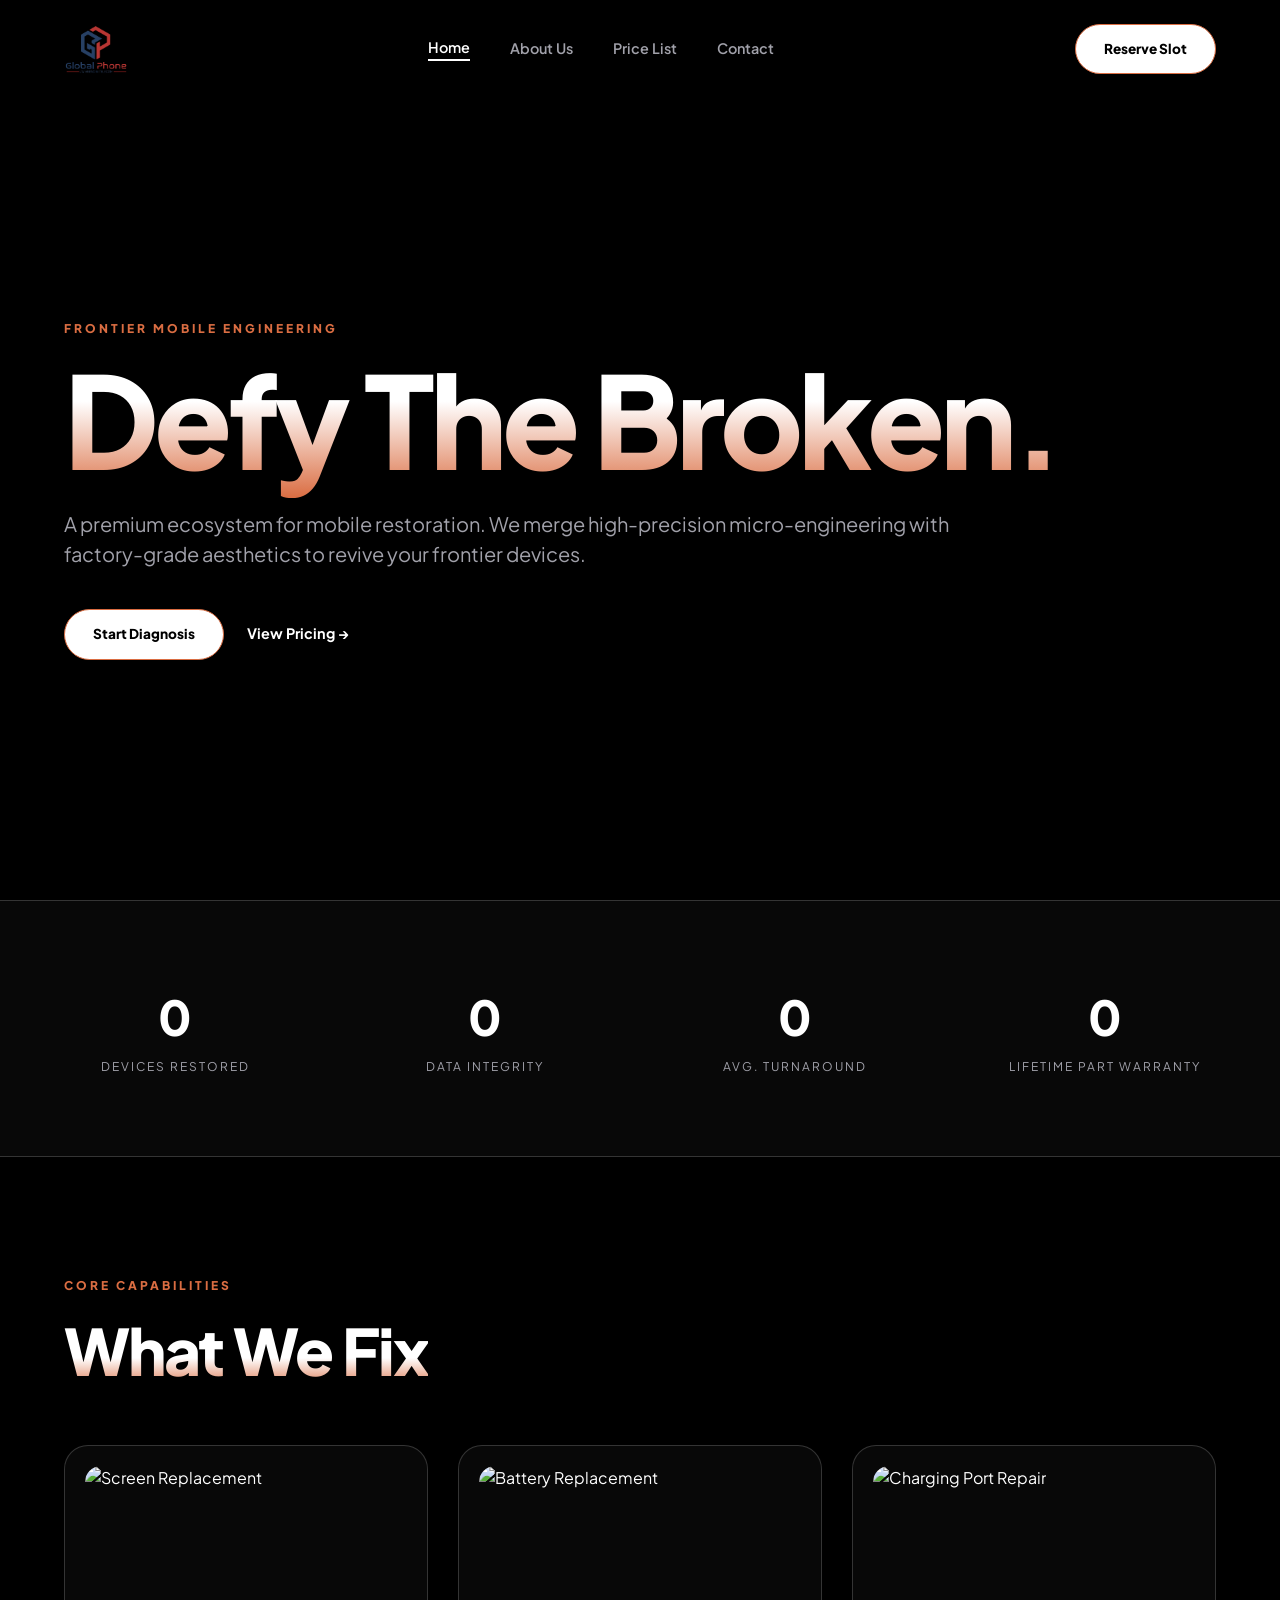
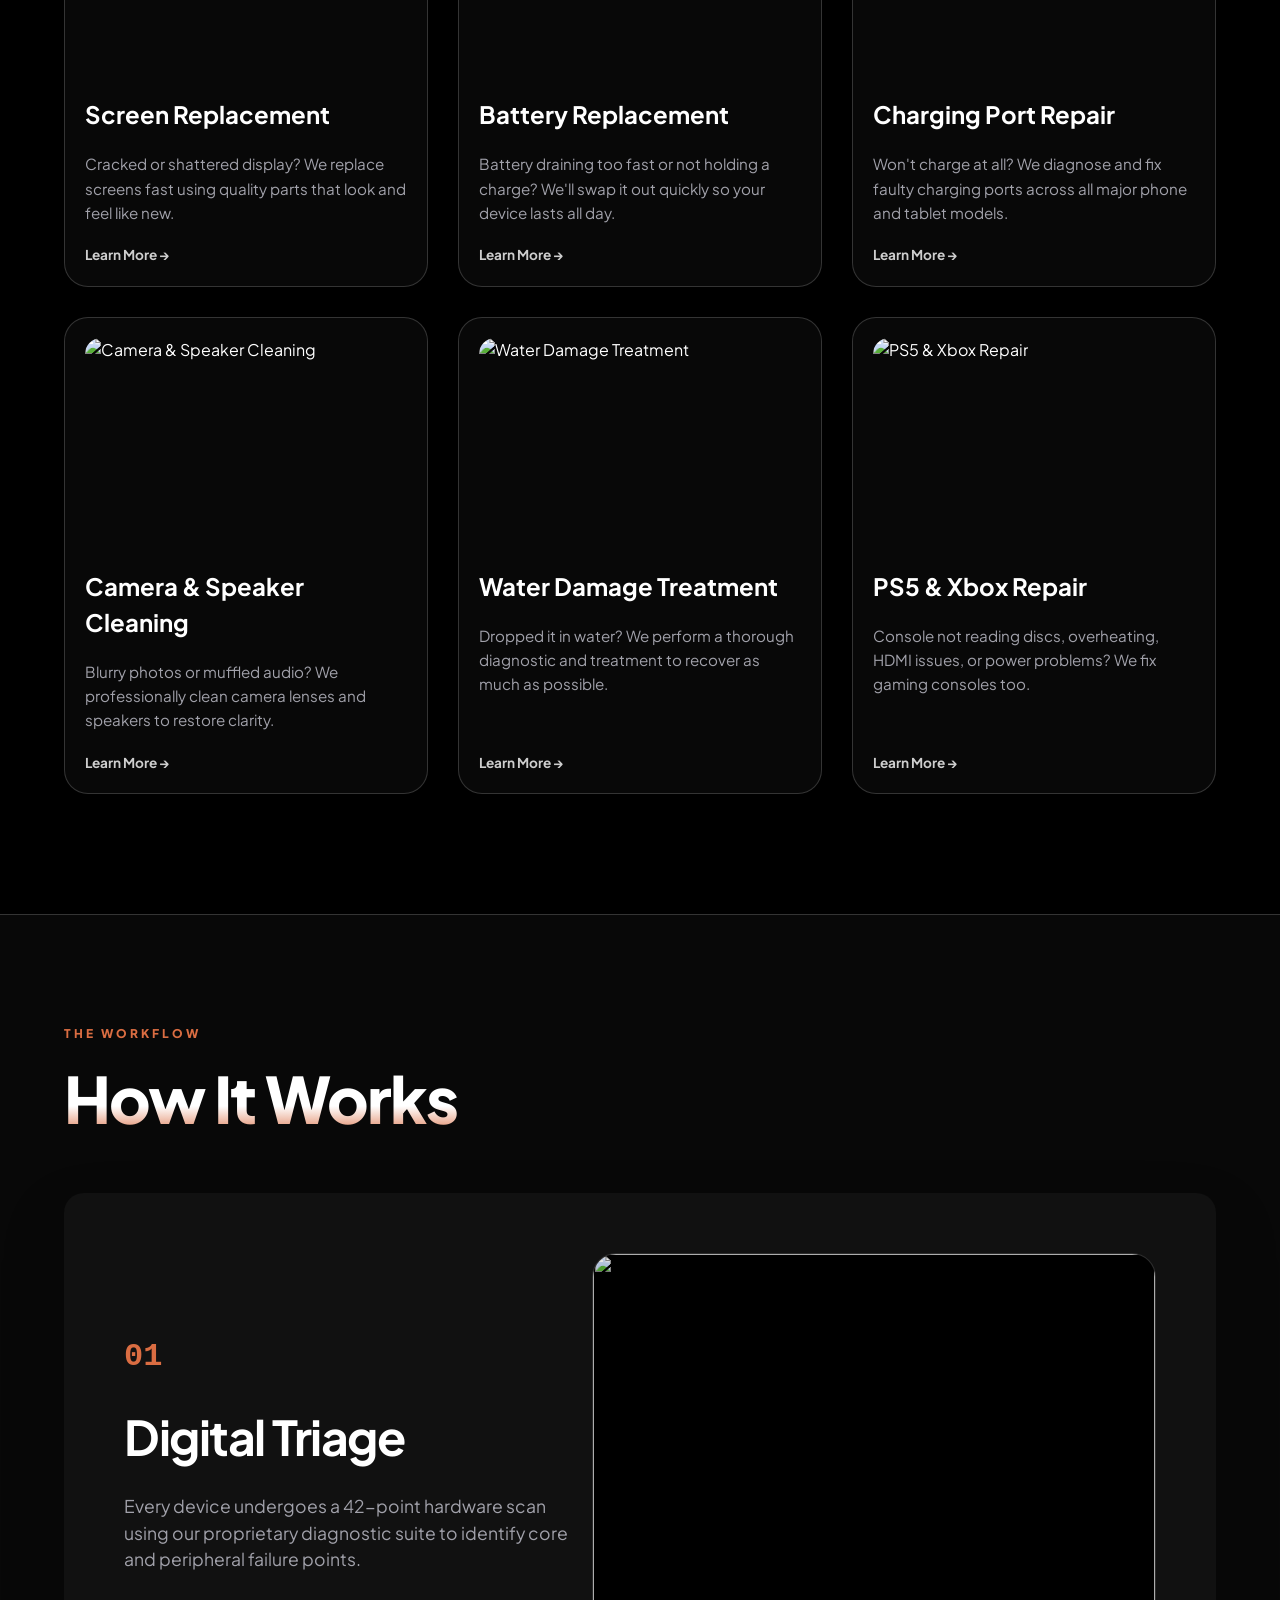
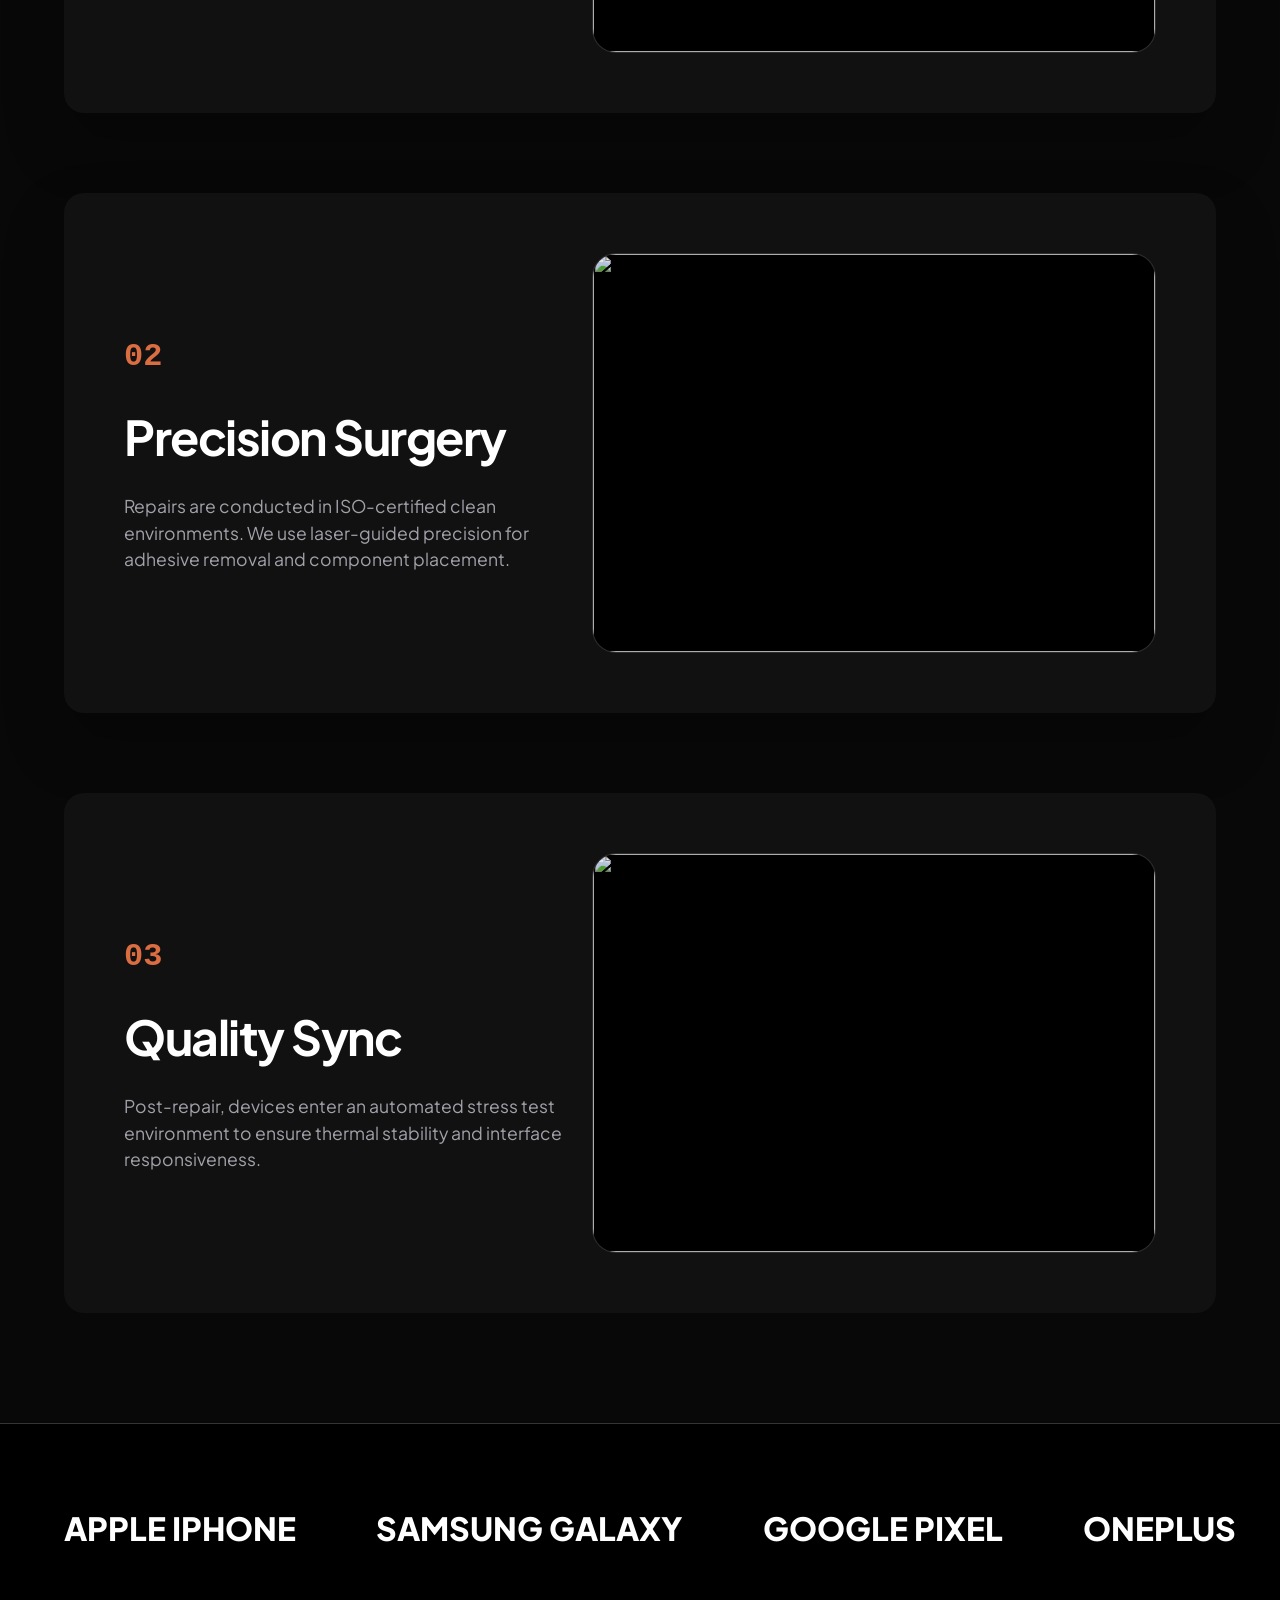
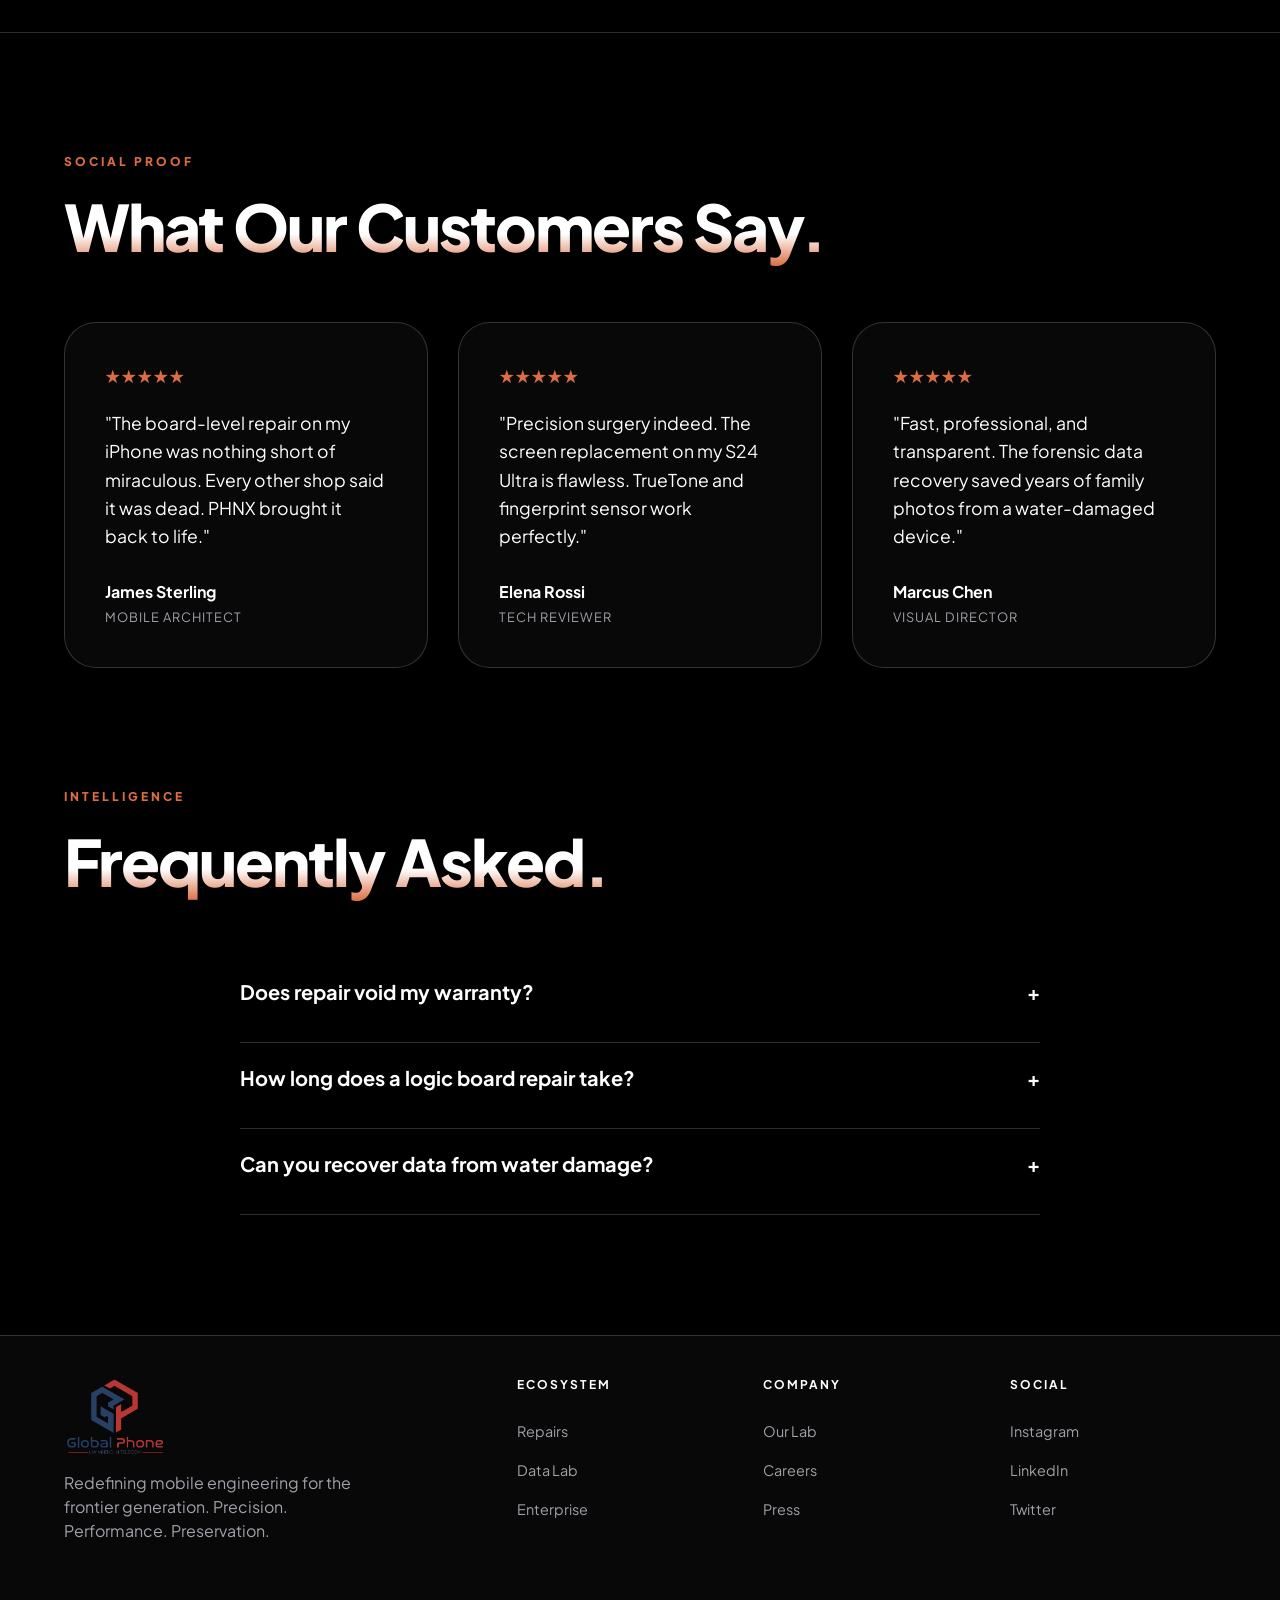
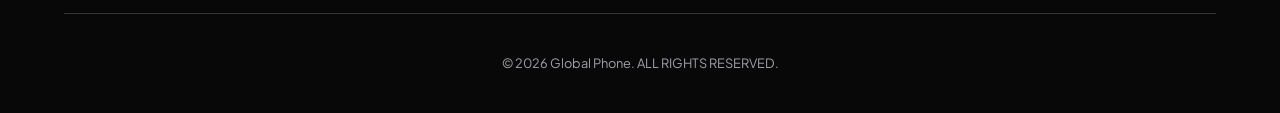
==== commit 2ec4a795: "added our values section in about us page, edited footer" ====
--- a/index.html
+++ b/index.html
@@ -17,15 +17,7 @@
   </head>
   <body>
     <nav id="navbar">
-      <div
-        class="container"
-        style="
-          display: flex;
-          justify-content: space-between;
-          width: 100%;
-          align-items: center;
-        "
-      >
+      <div class="container nav-container">
         <div class="logo"><img src="assets/logo.png" alt="PHNX REPAIR" /></div>
 
         <div class="nav-links desktop-only">
@@ -416,7 +408,7 @@
           </div>
         </div>
         <div class="footer-bottom">
-          <p>© 2026 PHNX REPAIR LABS. ALL RIGHTS RESERVED.</p>
+          <p>© 2026 Global Phone. ALL RIGHTS RESERVED.</p>
         </div>
       </div>
     </footer>
--- a/css/style.css
+++ b/css/style.css
@@ -29,6 +29,14 @@
   width: 100%;
   margin: 0 auto;
 }
+
+.nav-container {
+  display: flex;
+  justify-content: space-between;
+  width: 100%;
+  align-items: center;
+}
+
 .section-padding {
   padding: 120px 0;
 }
@@ -310,6 +318,10 @@
     display: flex;
   }
 
+  .stats-grid {
+    padding: 60px 20px !important;
+  }
+
   h2:has(.section-title) {
     margin-bottom: 50px;
   }
@@ -335,6 +347,10 @@
     padding: 50px 0;
   }
 
+  .stat-item h3 {
+    font-size: 2.5rem;
+  }
+
   h2:has(.section-title) {
     margin-bottom: 40px;
   }
--- a/css/index.css
+++ b/css/index.css
@@ -74,9 +74,7 @@
   gap: 20px;
 }
 .service-card:hover {
-  transform: translateY(-10px);
   border-color: var(--wooden-color);
-  box-shadow: 0 20px 40px rgba(188, 117, 53, 0.1);
 }
 .service-card .card-image {
   width: 100%;
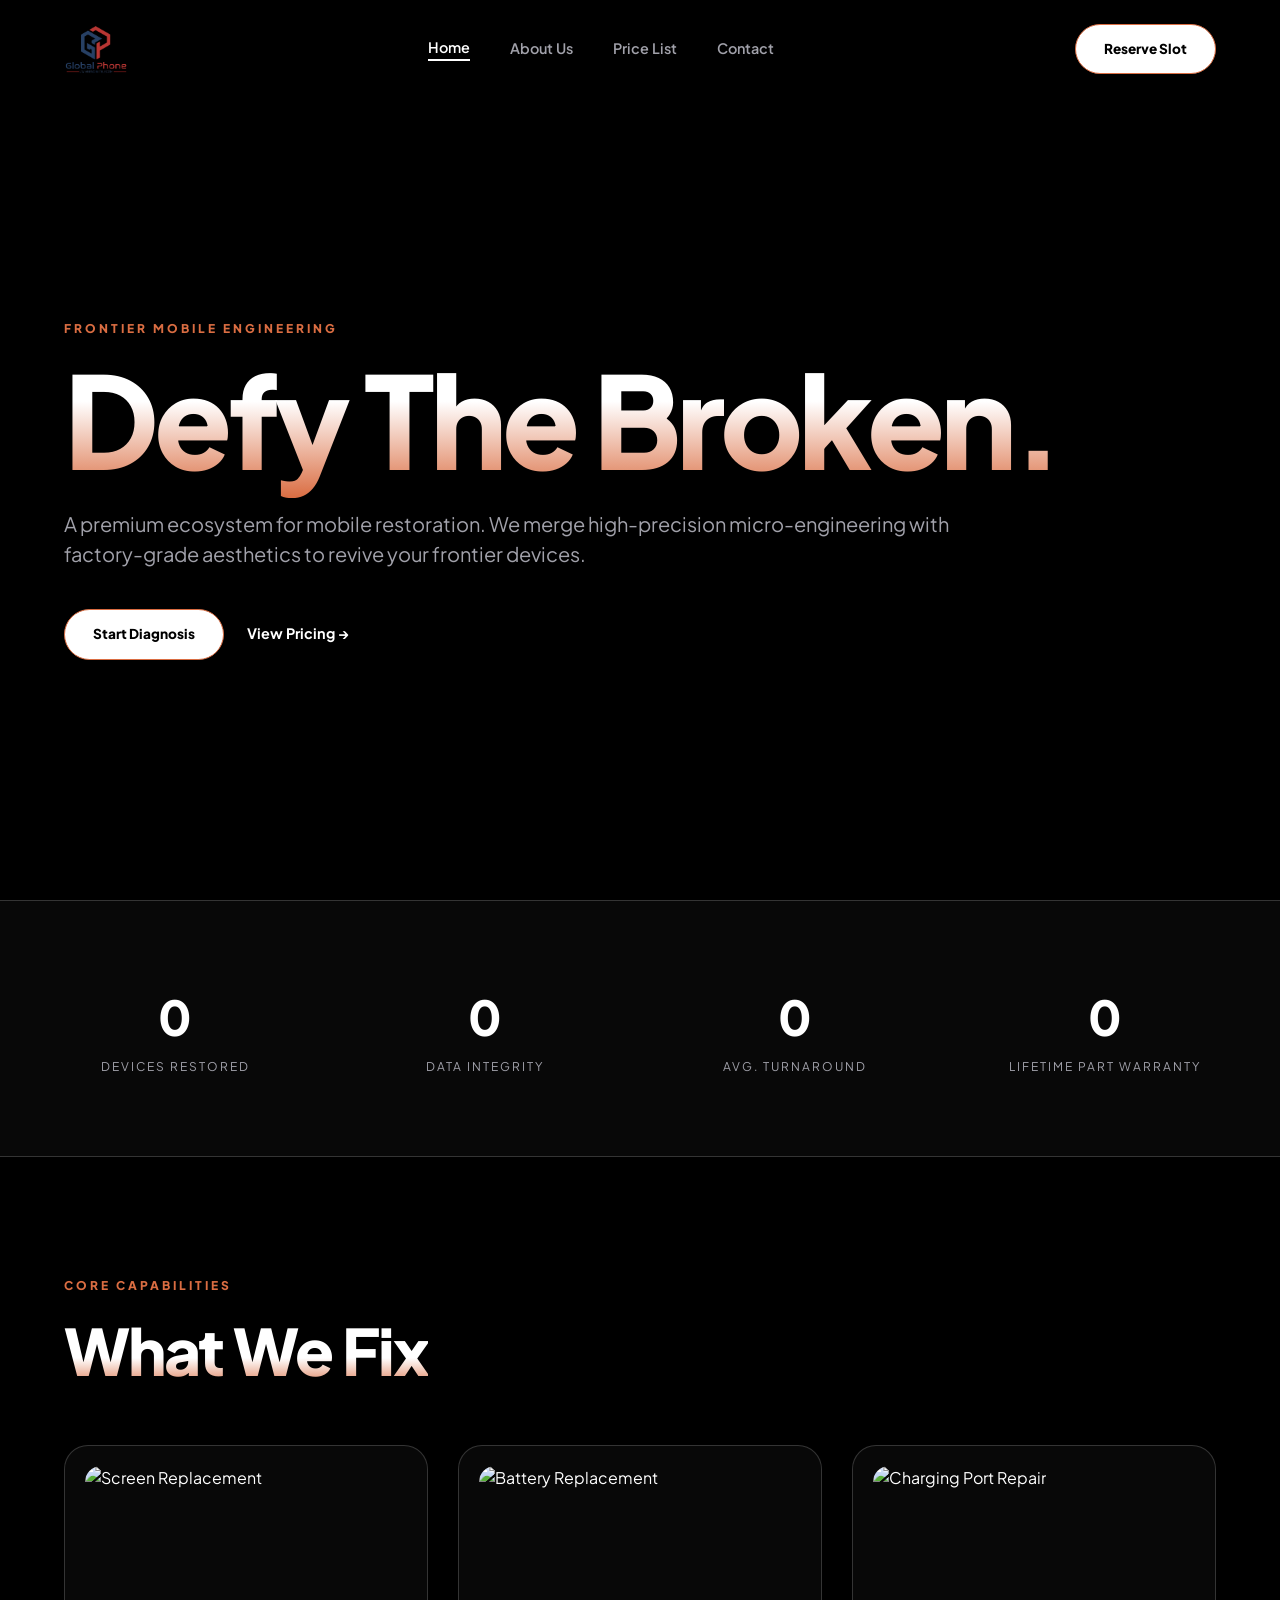
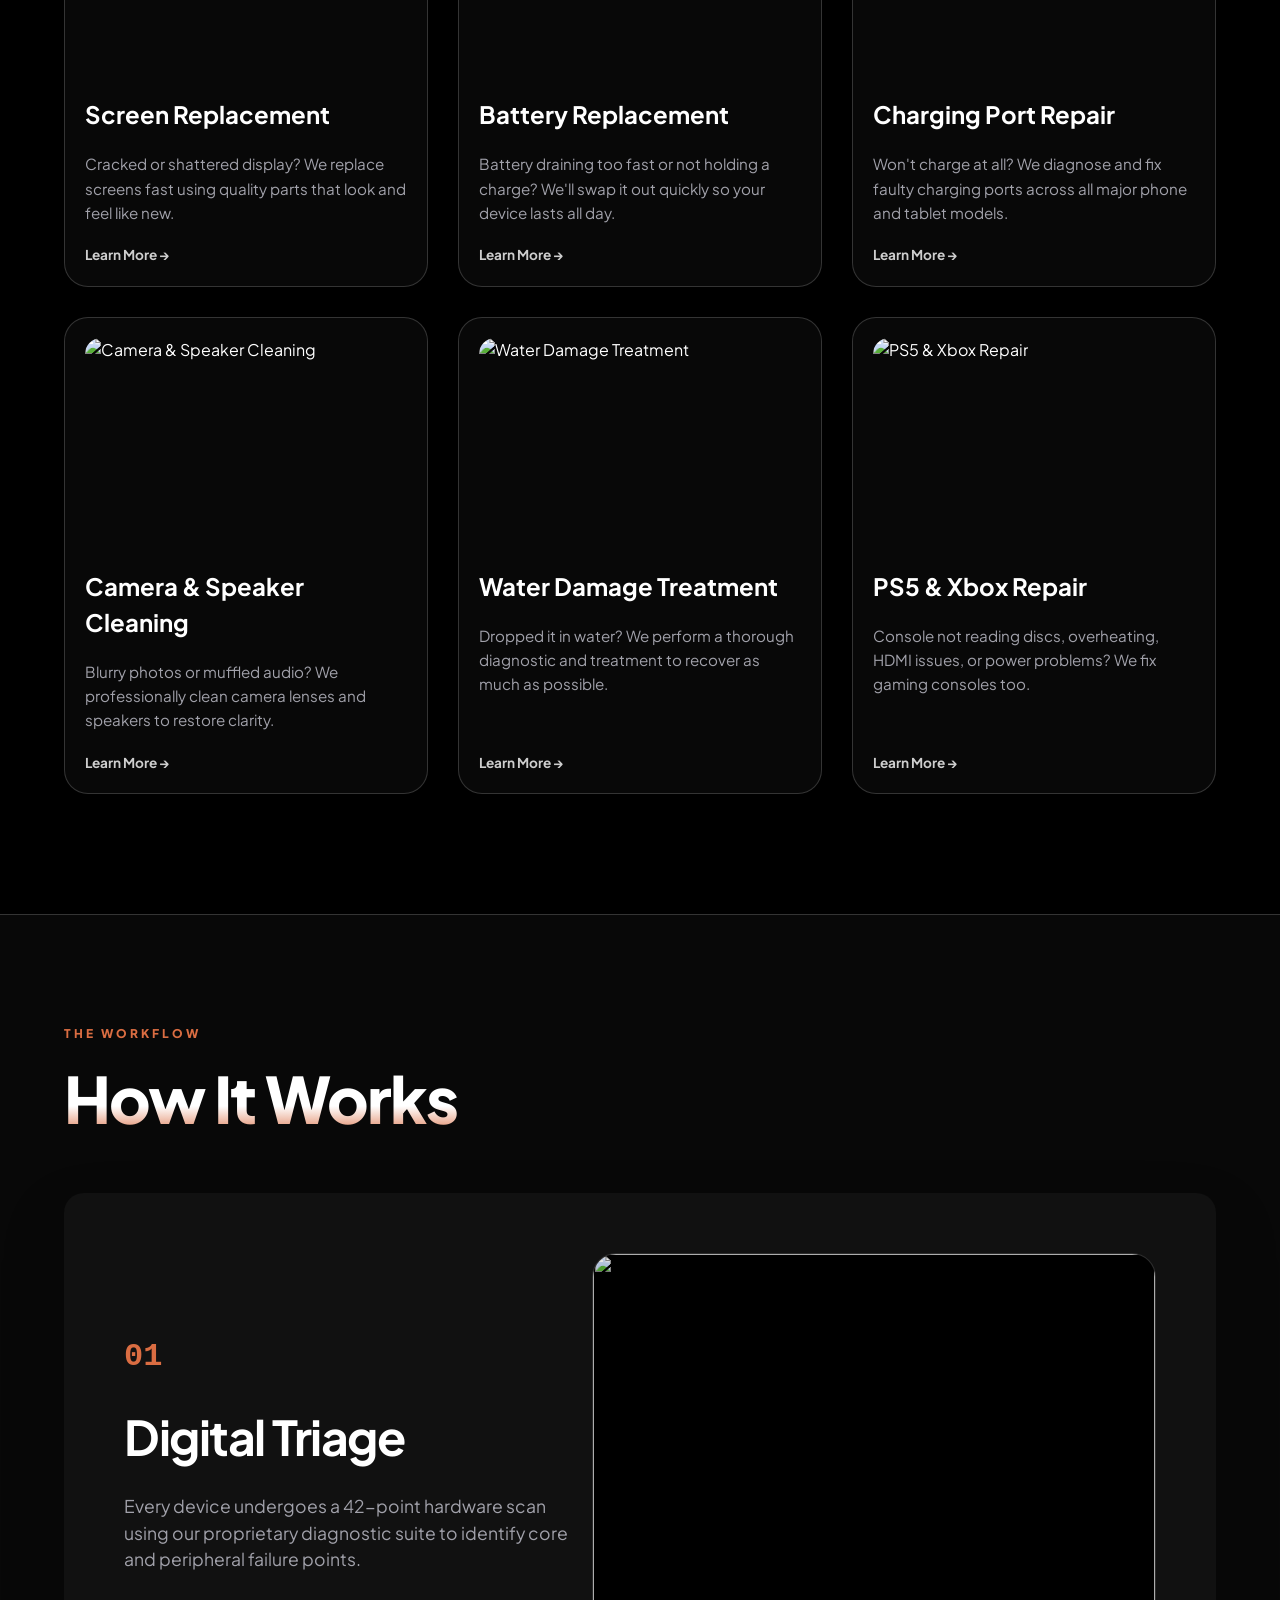
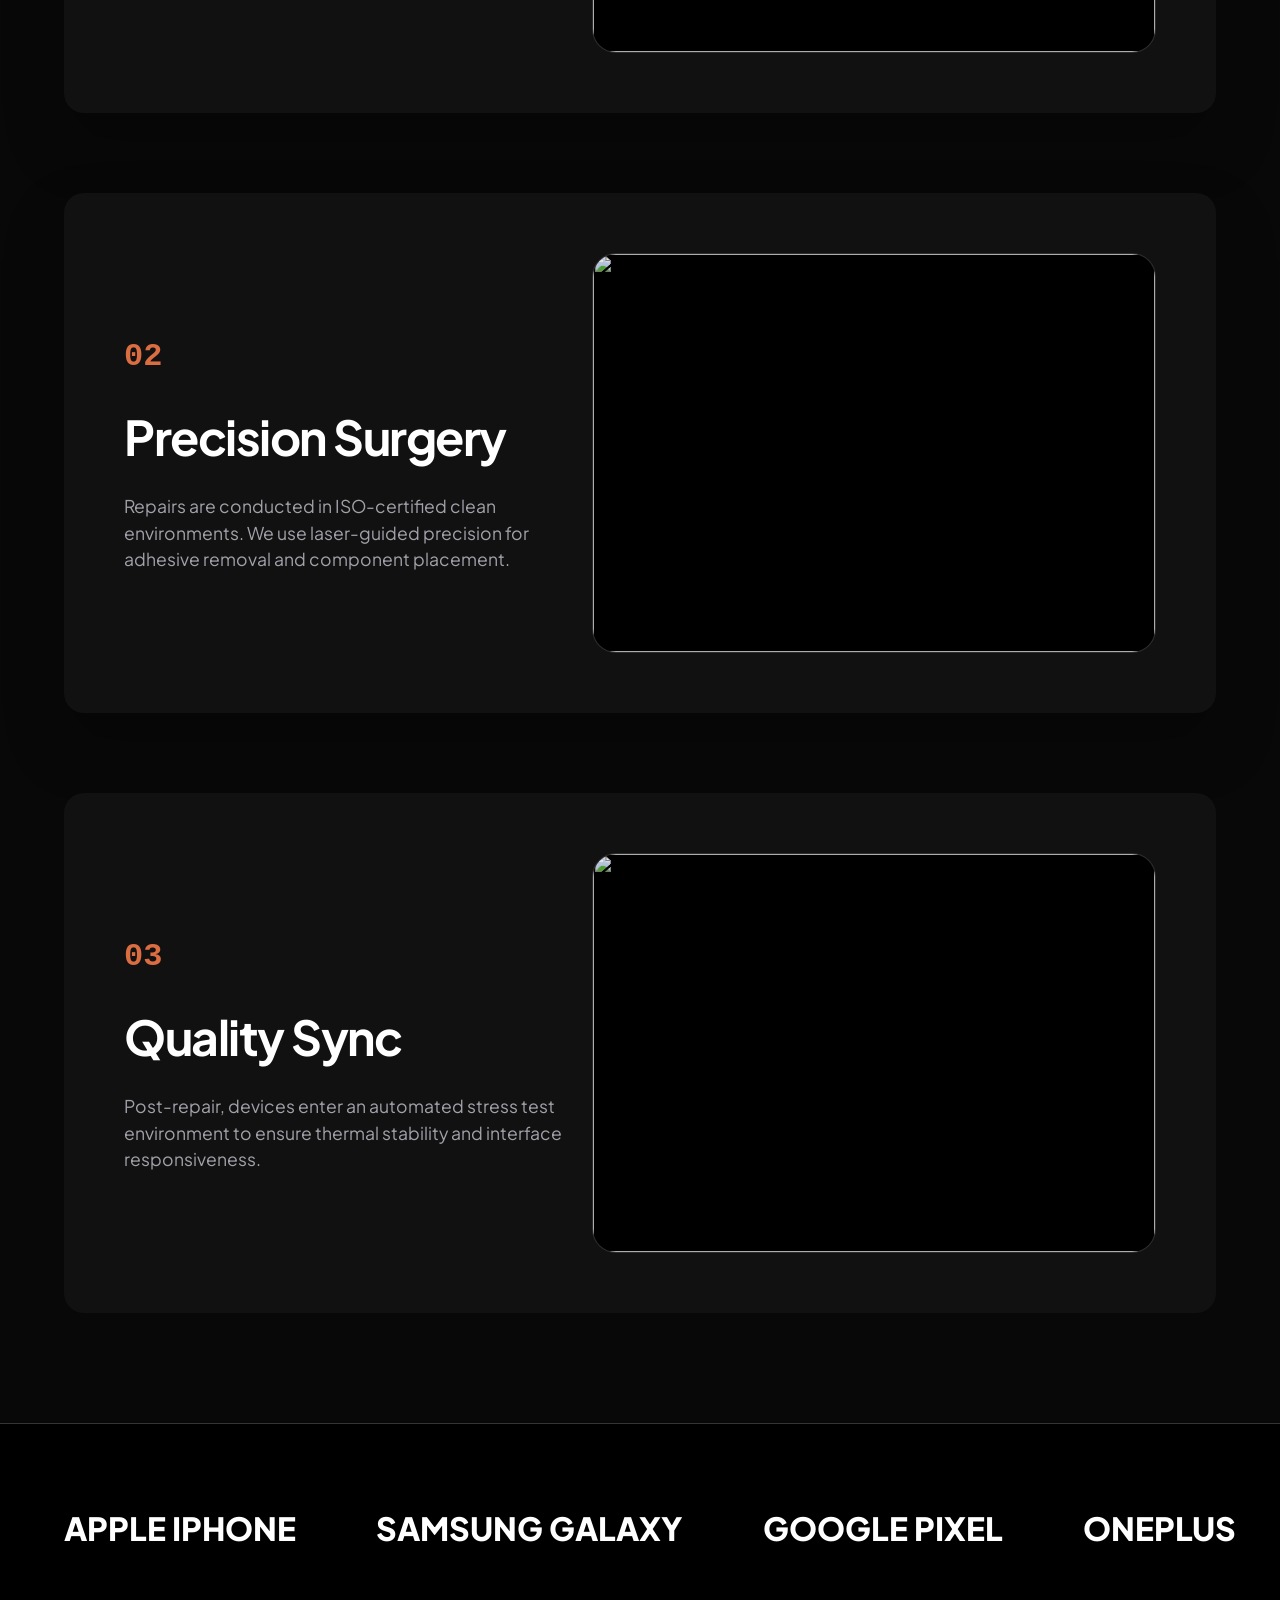
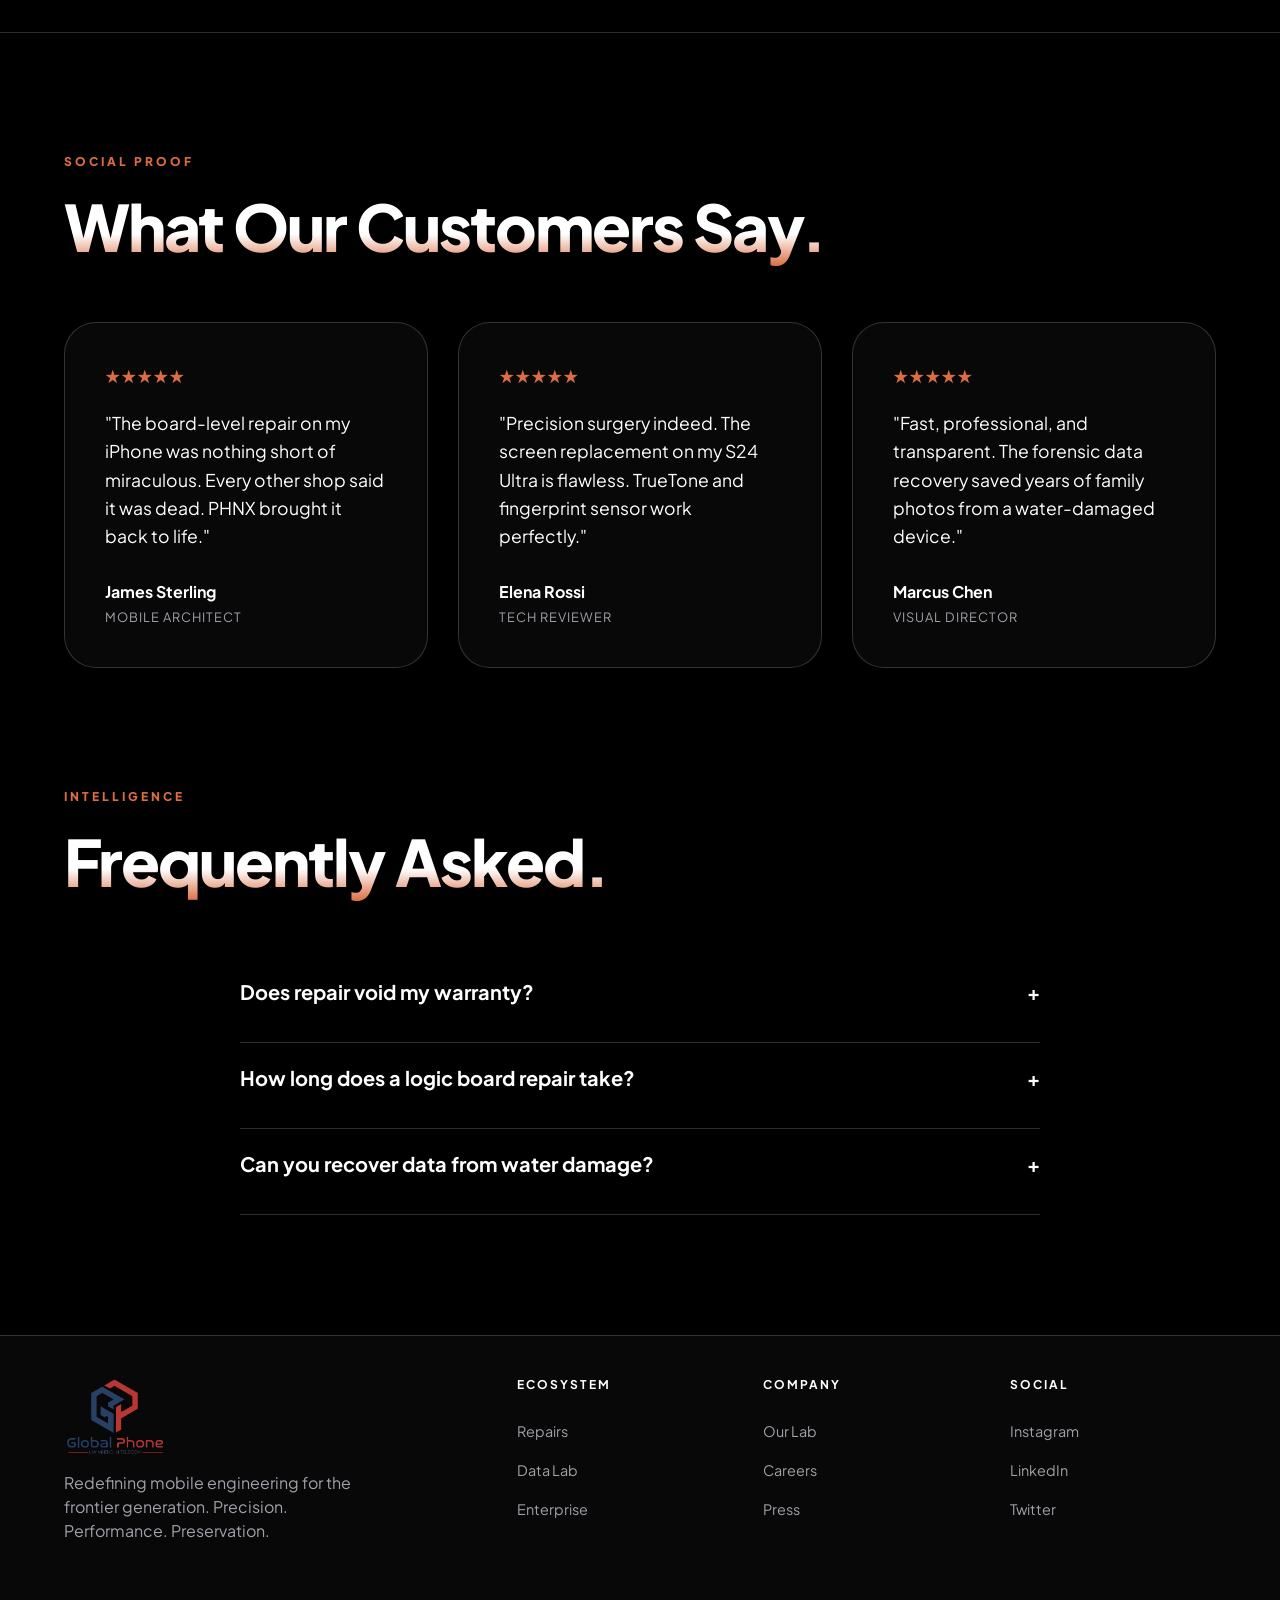
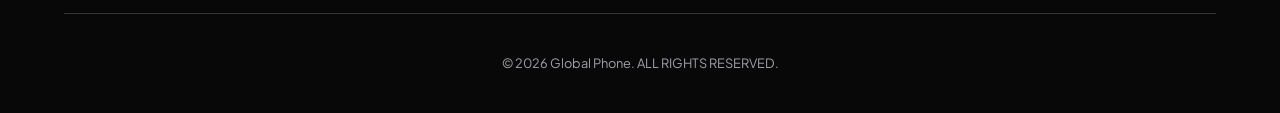
==== commit d429829c: "contact us page desing completed" ====
--- a/index.html
+++ b/index.html
@@ -10,6 +10,7 @@
       href="https://fonts.googleapis.com/css2?family=Plus+Jakarta+Sans:wght@400;500;600;700;800&display=swap"
       rel="stylesheet"
     />
+    <link rel="icon" type="image/png" href="assets/logo.png" />
 
     <!-- External Styles -->
     <link rel="stylesheet" href="css/style.css" />
@@ -28,7 +29,7 @@
         </div>
 
         <div style="display: flex; align-items: center; gap: 20px">
-          <a href="contact.html" class="btn btn-primary desktop-only"
+          <a href="reserve.html" class="btn btn-primary desktop-only"
             >Reserve Slot</a
           >
           <div class="hamburger mobile-only" id="hamburger">
@@ -46,7 +47,7 @@
         <a href="about.html">About Us</a>
         <a href="pricing.html">Price List</a>
         <a href="contact.html">Contact Us</a>
-        <a href="contact.html" style="text-align: center">Reserve Slot</a>
+        <a href="reserve.html" style="text-align: center">Reserve Slot</a>
       </div>
     </div>
 
--- a/css/style.css
+++ b/css/style.css
@@ -69,6 +69,10 @@
   margin-bottom: 60px;
 }
 
+.card-hover:hover {
+  border: 1px solid var(--wooden-color);
+}
+
 /* --- Stats Component --- */
 .stats {
   background: var(--surface-color);
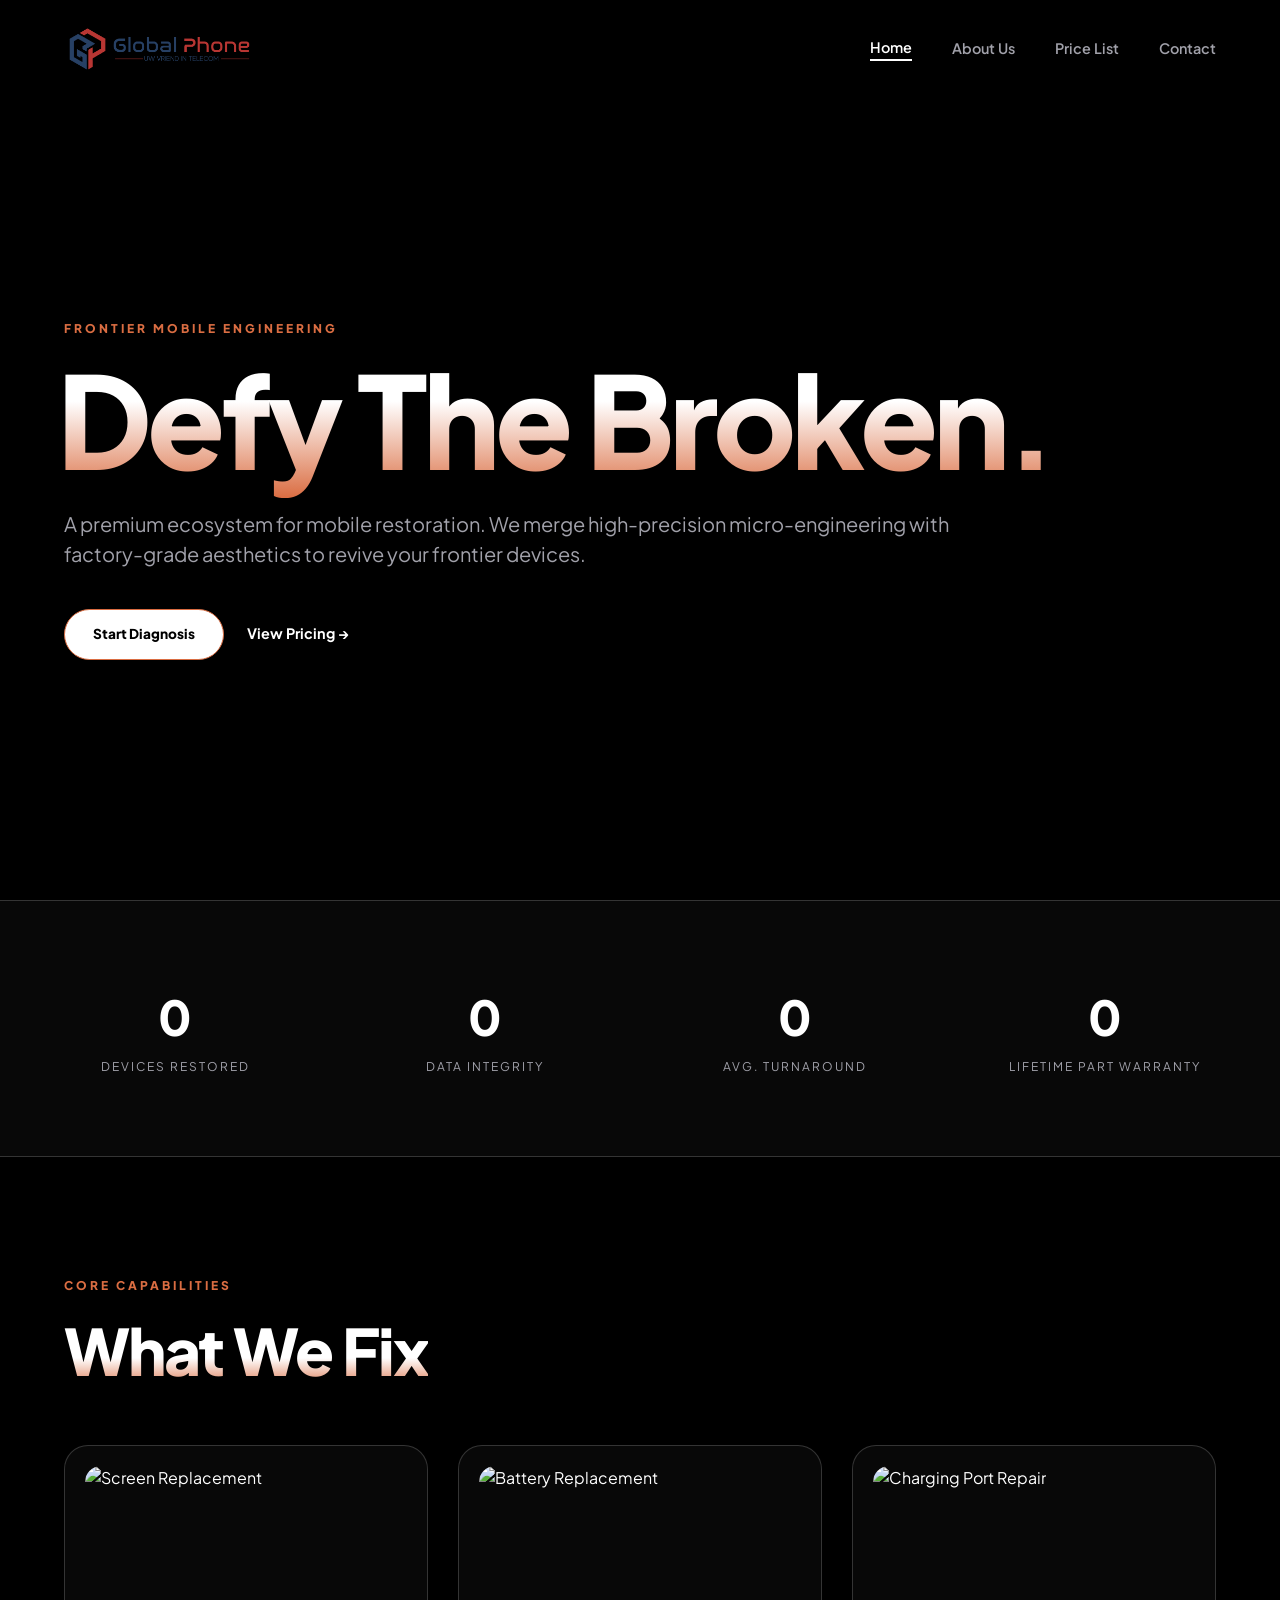
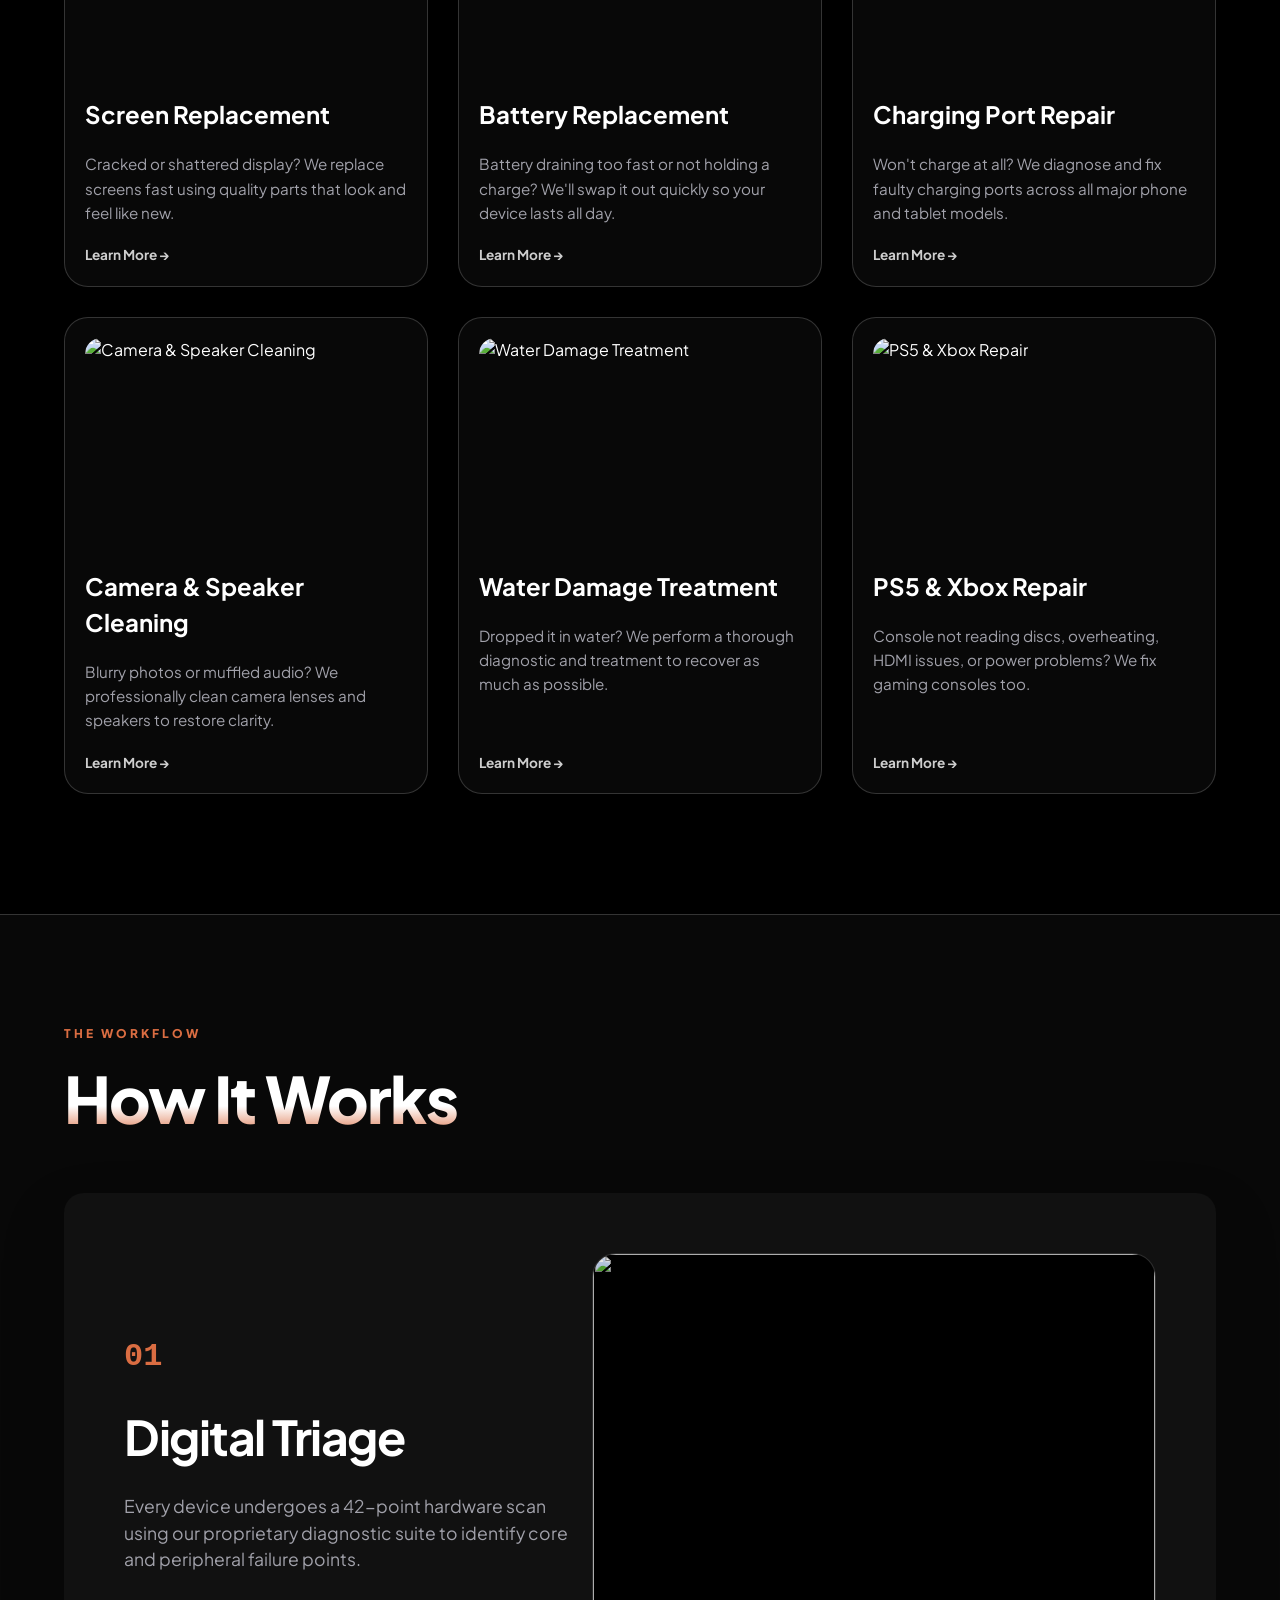
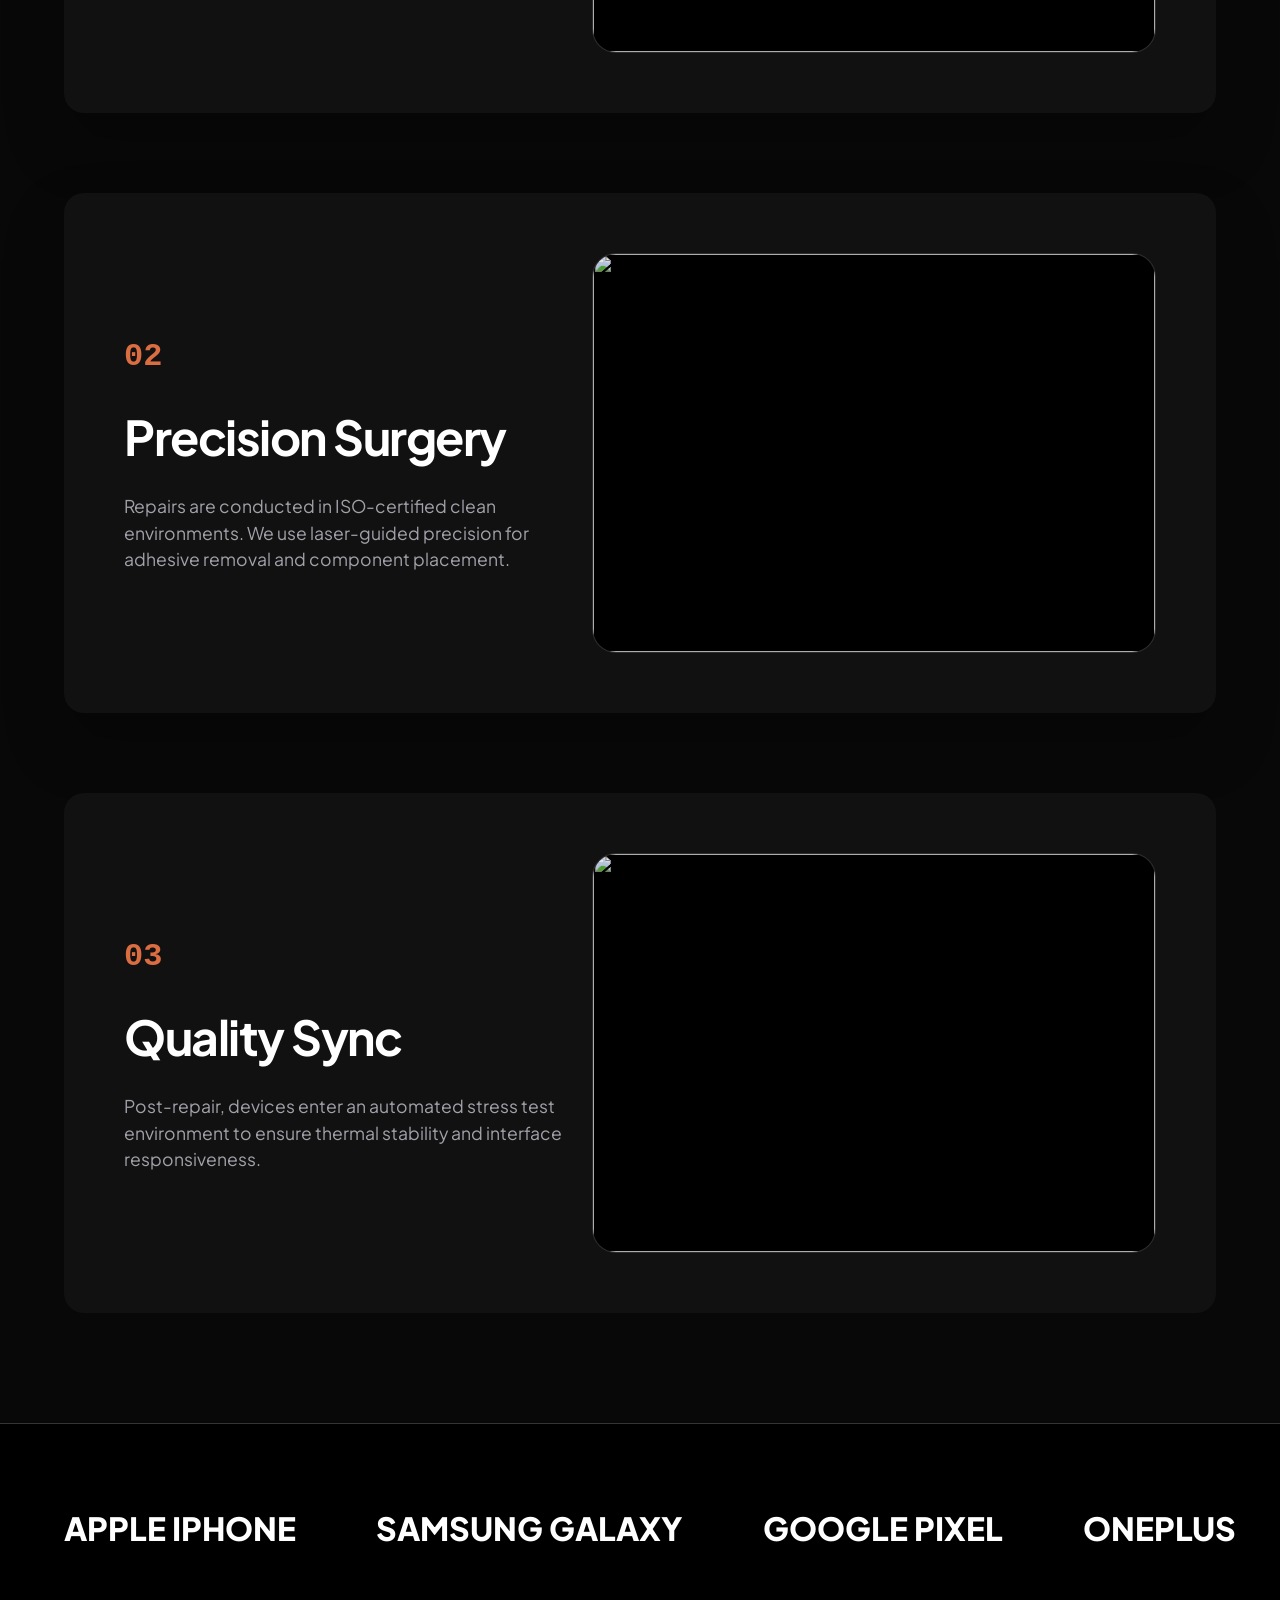
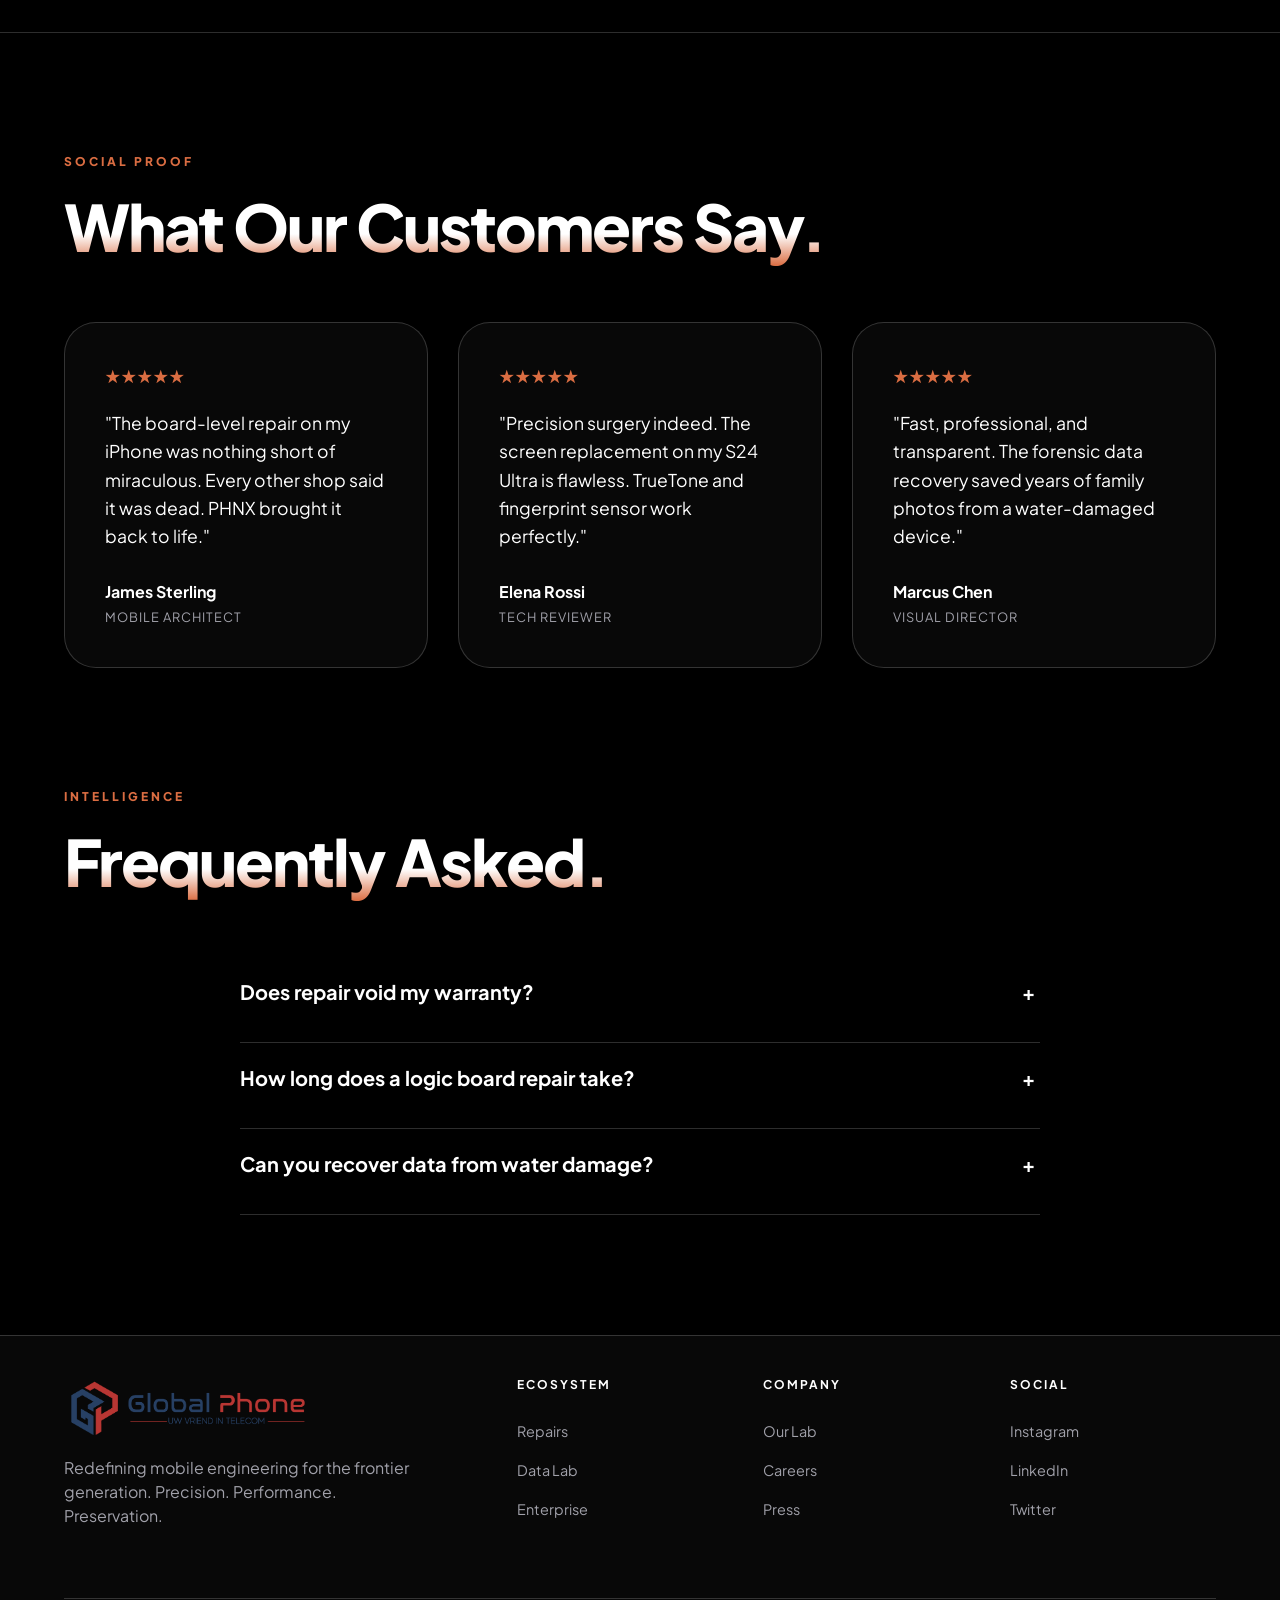
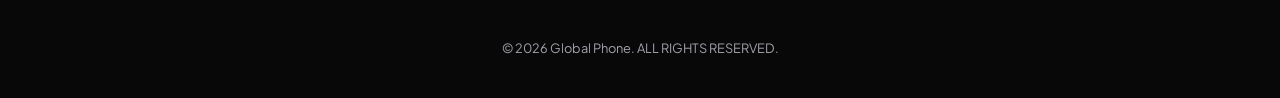
==== commit 1ca573a9: "updated logo and other styles" ====
--- a/index.html
+++ b/index.html
@@ -10,7 +10,7 @@
       href="https://fonts.googleapis.com/css2?family=Plus+Jakarta+Sans:wght@400;500;600;700;800&display=swap"
       rel="stylesheet"
     />
-    <link rel="icon" type="image/png" href="assets/logo.png" />
+    <link rel="icon" type="image/png" href="assets/logo2.png" />
 
     <!-- External Styles -->
     <link rel="stylesheet" href="css/style.css" />
@@ -19,7 +19,7 @@
   <body>
     <nav id="navbar">
       <div class="container nav-container">
-        <div class="logo"><img src="assets/logo.png" alt="PHNX REPAIR" /></div>
+        <div class="logo"><img src="assets/logo2.png" alt="PHNX REPAIR" /></div>
 
         <div class="nav-links desktop-only">
           <a href="#" class="active">Home</a>
@@ -28,14 +28,9 @@
           <a href="contact.html">Contact</a>
         </div>
 
-        <div style="display: flex; align-items: center; gap: 20px">
-          <a href="reserve.html" class="btn btn-primary desktop-only"
-            >Reserve Slot</a
-          >
-          <div class="hamburger mobile-only" id="hamburger">
-            <span></span>
-            <span></span>
-          </div>
+        <div class="hamburger mobile-only" id="hamburger">
+          <span></span>
+          <span></span>
         </div>
       </div>
     </nav>
@@ -47,7 +42,6 @@
         <a href="about.html">About Us</a>
         <a href="pricing.html">Price List</a>
         <a href="contact.html">Contact Us</a>
-        <a href="reserve.html" style="text-align: center">Reserve Slot</a>
       </div>
     </div>
 
@@ -370,15 +364,9 @@
         <div class="footer-grid">
           <div class="footer-col">
             <div class="logo">
-              <img src="assets/logo.png" alt="PHNX REPAIR" />
-            </div>
-            <p
-              style="
-                color: var(--text-secondary);
-                max-width: 300px;
-                margin-bottom: 20px;
-              "
-            >
+              <img src="assets/logo2.png" alt="PHNX REPAIR" />
+            </div>
+            <p class="footer-logo-p">
               Redefining mobile engineering for the frontier generation.
               Precision. Performance. Preservation.
             </p>
--- a/css/style.css
+++ b/css/style.css
@@ -179,6 +179,8 @@
   cursor: pointer;
   z-index: 1000;
   padding: 10px;
+  -webkit-tap-highlight-color: transparent;
+  outline: none;
 }
 .hamburger span {
   display: block;
@@ -215,6 +217,9 @@
   cursor: pointer;
   line-height: 1;
   z-index: 2100;
+  user-select: none;
+  -webkit-tap-highlight-color: transparent;
+  outline: none;
 }
 
 .mobile-links {
@@ -243,6 +248,13 @@
   border-top: 1px solid var(--glass-border);
   background: var(--surface-color);
 }
+
+.footer-logo-p {
+  color: var(--text-secondary);
+  margin-bottom: 20px;
+  max-width: 90%;
+}
+
 .footer-grid {
   display: grid;
   grid-template-columns: 2fr 1fr 1fr 1fr;
@@ -294,7 +306,7 @@
 }
 
 footer .logo img {
-  height: 80px;
+  height: 65px;
 }
 
 @media (max-width: 1400px) {
@@ -309,6 +321,10 @@
     padding: 100px 0;
   }
 
+  .footer-logo-p {
+    max-width: 100%;
+  }
+
   .stats-grid {
     grid-template-columns: repeat(3, 1fr);
   }
--- a/css/index.css
+++ b/css/index.css
@@ -42,6 +42,7 @@
   display: inline;
   -webkit-box-decoration-break: clone;
   box-decoration-break: clone;
+  margin-left: -7px;
 }
 .hero p {
   font-size: 1.25rem;
@@ -285,18 +286,22 @@
   cursor: pointer;
   display: flex;
   justify-content: space-between;
-  align-items: flex-start;
+  align-items: center;
   gap: 20px;
   -webkit-user-select: none;
   -moz-user-select: none;
   -ms-user-select: none;
   user-select: none;
+  -webkit-tap-highlight-color: transparent;
 }
 .faq-q span {
   flex-shrink: 0;
   width: 24px;
-  text-align: right;
-  display: inline-block;
+  height: 24px;
+  display: flex;
+  align-items: center;
+  justify-content: center;
+  line-height: 1;
 }
 .faq-a {
   height: 0;
@@ -348,16 +353,16 @@
     grid-template-columns: repeat(3, 1fr);
   }
 
+  .service-grid {
+    grid-template-columns: repeat(2, 1fr);
+  }
+
   .step-info h3 {
     font-size: 2.3rem;
   }
 }
 
 @media (max-width: 768px) {
-  .service-grid {
-    grid-template-columns: repeat(2, 1fr);
-  }
-
   .testimonials-grid {
     grid-template-columns: 1fr;
   }
@@ -373,6 +378,11 @@
 
   .hero h1 {
     letter-spacing: -2px;
+    margin-left: -5px;
+  }
+
+  .hero p {
+    max-width: 100%;
   }
 
   .process-stats {
@@ -398,8 +408,13 @@
     padding-top: 100px;
   }
 
+  .hero h1 {
+    margin-left: -3px;
+  }
+
   .hero p {
     font-size: 1rem;
+    max-width: 100%;
   }
 
   .service-grid {
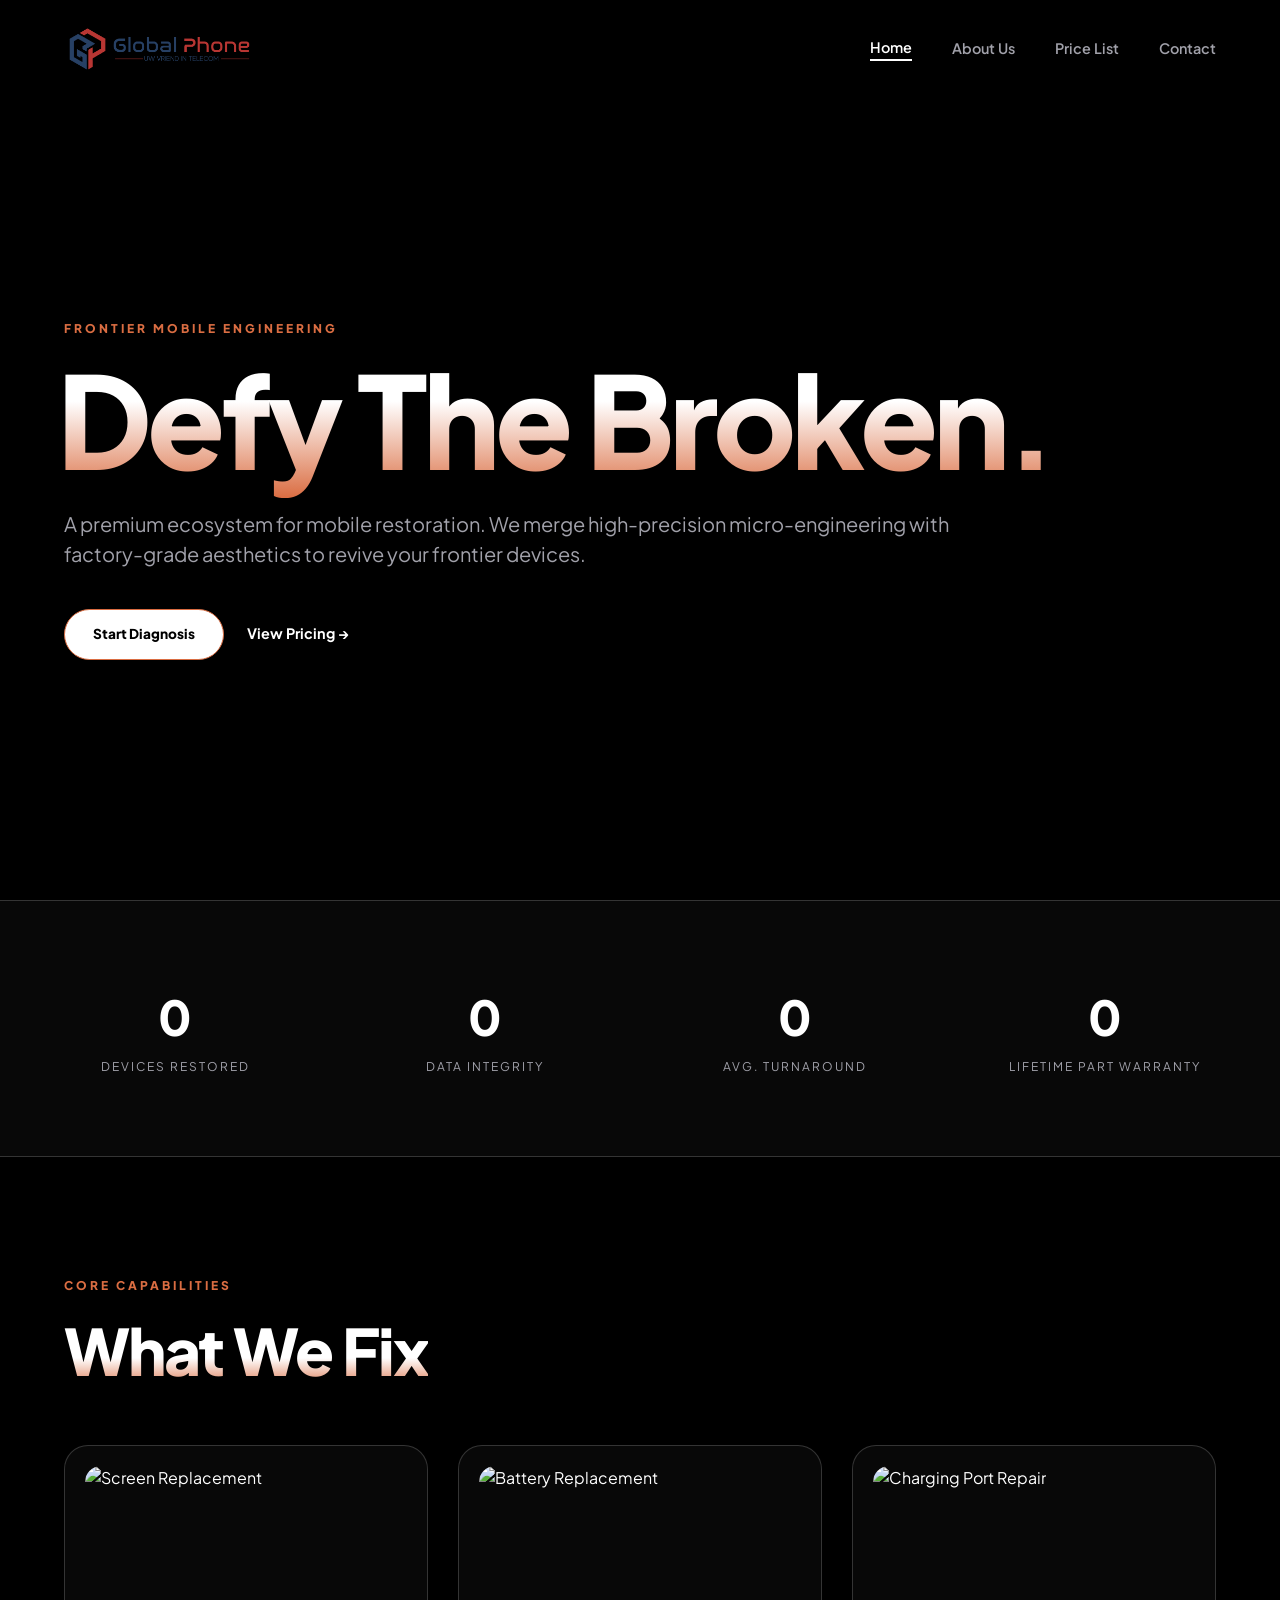
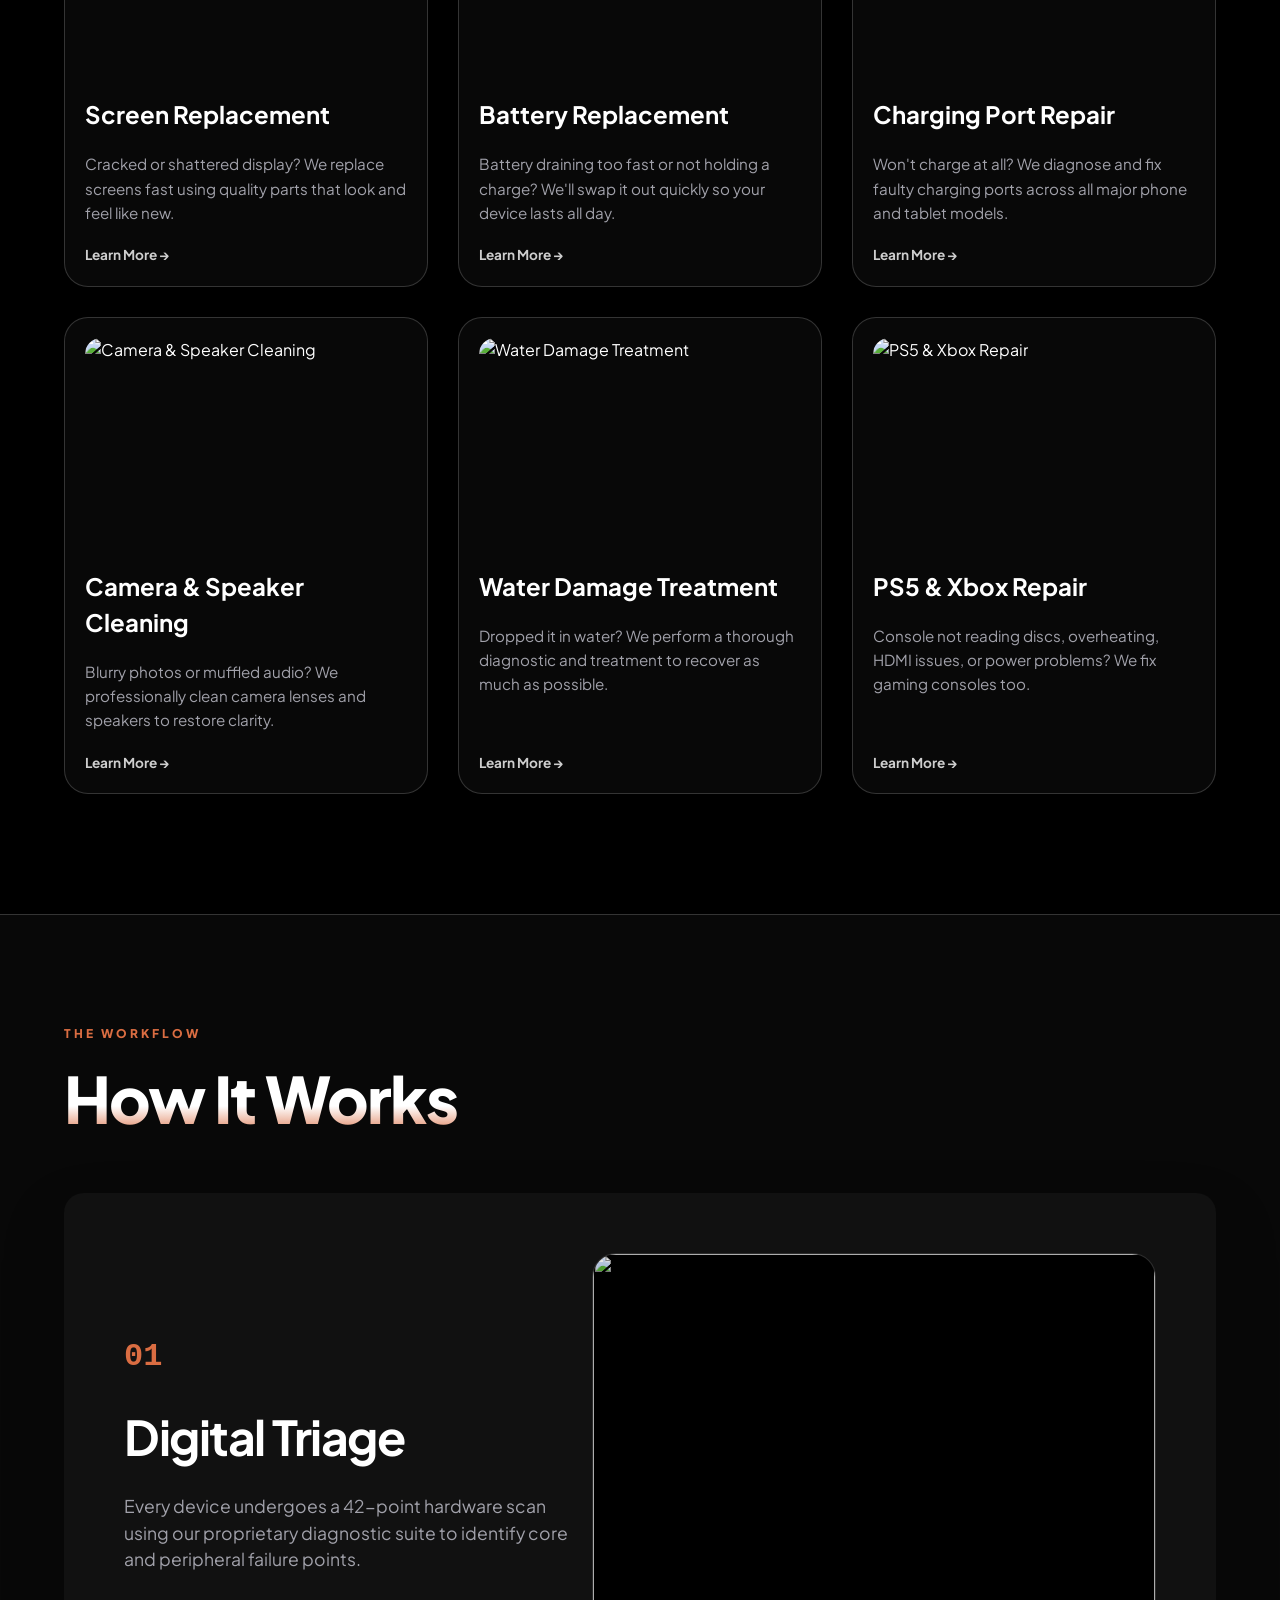
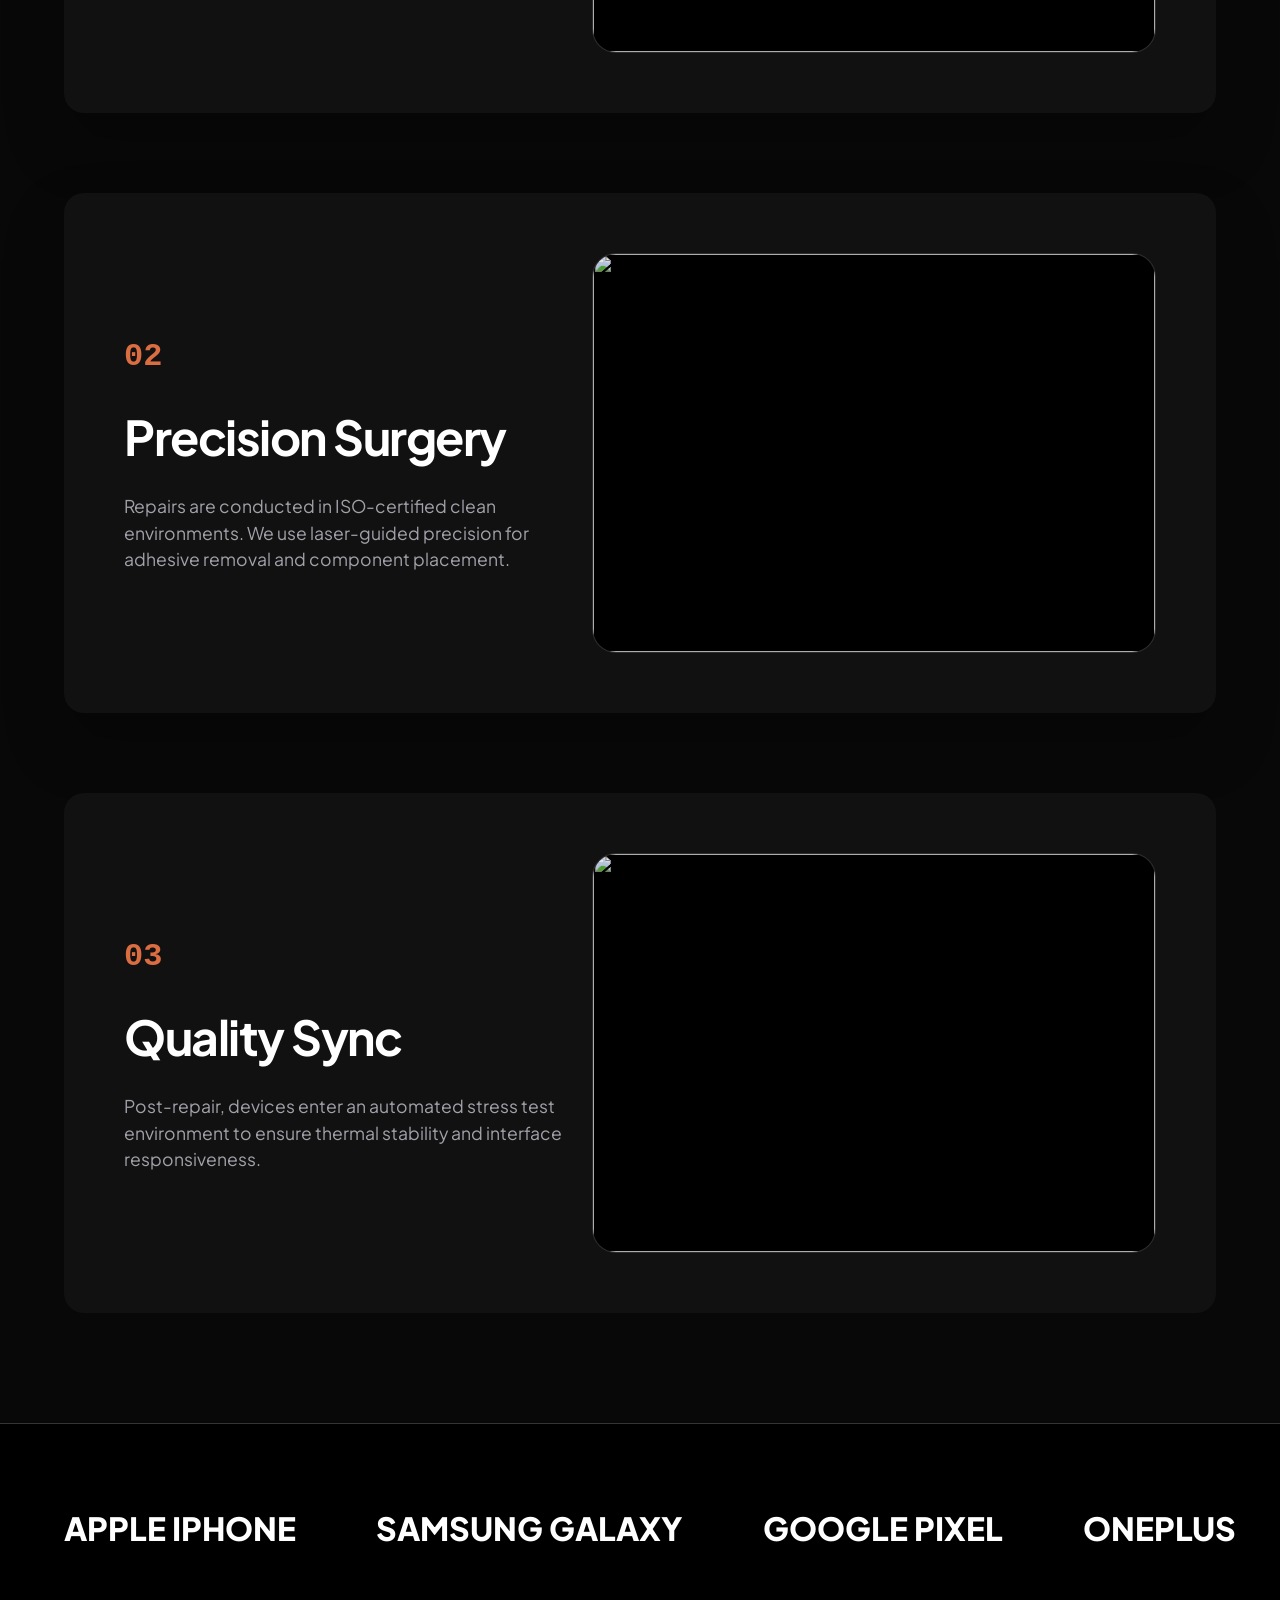
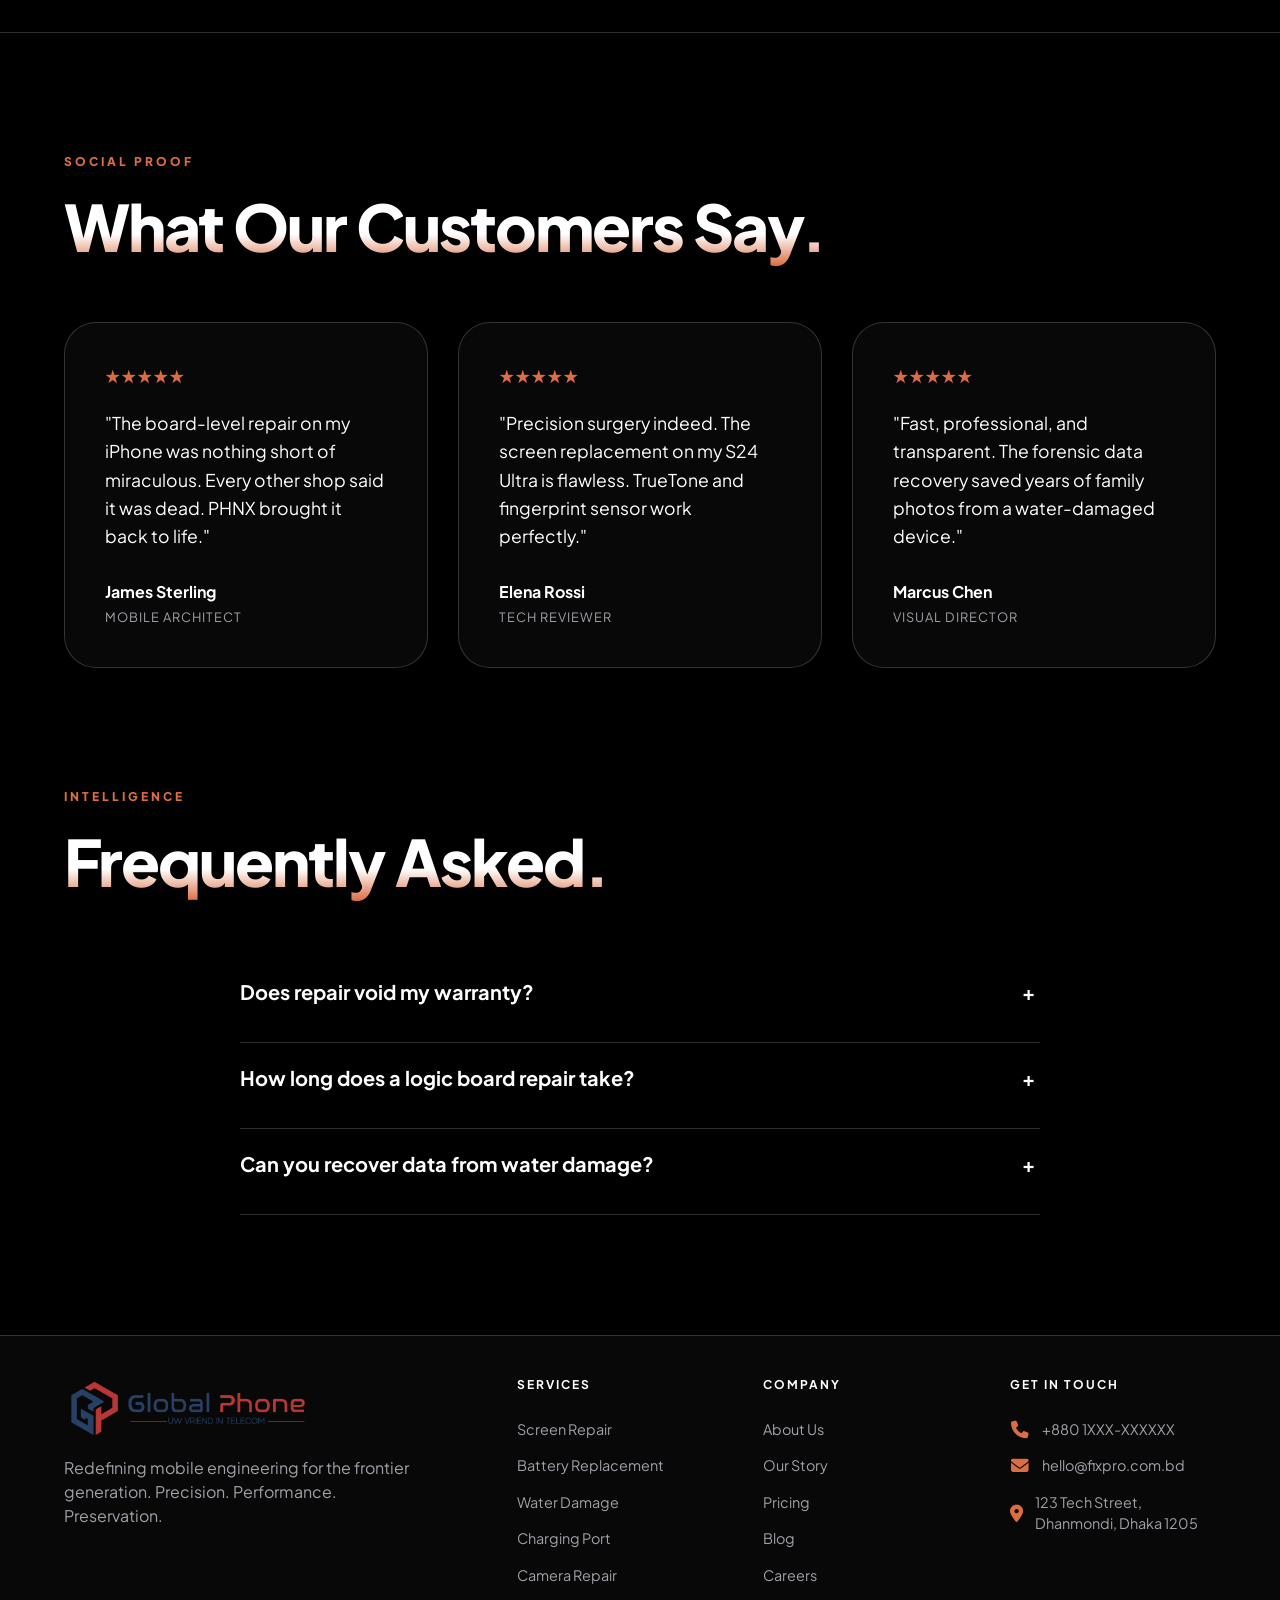
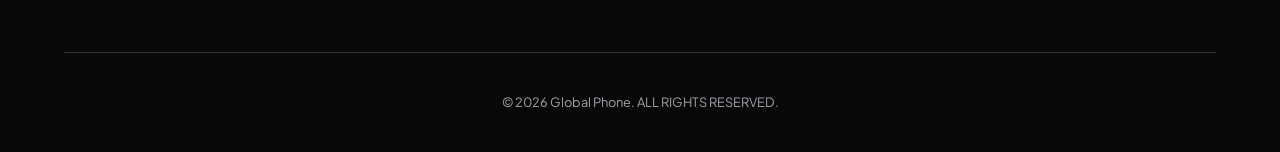
==== commit 8aece6fd: "footer content updated" ====
--- a/index.html
+++ b/index.html
@@ -10,7 +10,11 @@
       href="https://fonts.googleapis.com/css2?family=Plus+Jakarta+Sans:wght@400;500;600;700;800&display=swap"
       rel="stylesheet"
     />
-    <link rel="icon" type="image/png" href="assets/logo2.png" />
+    <link
+      rel="stylesheet"
+      href="https://cdnjs.cloudflare.com/ajax/libs/font-awesome/6.7.2/css/all.min.css"
+    />
+    <link rel="icon" type="image/png" href="assets/logo.png" />
 
     <!-- External Styles -->
     <link rel="stylesheet" href="css/style.css" />
@@ -364,7 +368,9 @@
         <div class="footer-grid">
           <div class="footer-col">
             <div class="logo">
-              <img src="assets/logo2.png" alt="PHNX REPAIR" />
+              <a href="index.html"
+                ><img src="assets/logo2.png" alt="PHNX REPAIR"
+              /></a>
             </div>
             <p class="footer-logo-p">
               Redefining mobile engineering for the frontier generation.
@@ -372,27 +378,44 @@
             </p>
           </div>
           <div class="footer-col">
-            <h4>Ecosystem</h4>
+            <h4>Services</h4>
             <ul>
-              <li><a href="#">Repairs</a></li>
-              <li><a href="#">Data Lab</a></li>
-              <li><a href="#">Enterprise</a></li>
+              <li><a href="#">Screen Repair</a></li>
+              <li><a href="#">Battery Replacement</a></li>
+              <li><a href="#">Water Damage</a></li>
+              <li><a href="#">Charging Port</a></li>
+              <li><a href="#">Camera Repair</a></li>
             </ul>
           </div>
           <div class="footer-col">
             <h4>Company</h4>
             <ul>
-              <li><a href="#">Our Lab</a></li>
+              <li><a href="about.html">About Us</a></li>
+              <li><a href="about.html#story">Our Story</a></li>
+              <li><a href="pricing.html">Pricing</a></li>
+              <li><a href="#">Blog</a></li>
               <li><a href="#">Careers</a></li>
-              <li><a href="#">Press</a></li>
             </ul>
           </div>
           <div class="footer-col">
-            <h4>Social</h4>
+            <h4>Get In Touch</h4>
             <ul>
-              <li><a href="#">Instagram</a></li>
-              <li><a href="#">LinkedIn</a></li>
-              <li><a href="#">Twitter</a></li>
+              <li>
+                <a href="tel:+8801XXXXXXXXX"
+                  ><i class="fa-solid fa-phone"></i> +880 1XXX-XXXXXX</a
+                >
+              </li>
+              <li>
+                <a href="mailto:hello@fixpro.com.bd"
+                  ><i class="fa-solid fa-envelope"></i> hello@fixpro.com.bd</a
+                >
+              </li>
+              <li>
+                <a href="#"
+                  ><i class="fa-solid fa-location-dot"></i> 123 Tech Street,
+                  Dhanmondi, Dhaka 1205</a
+                >
+              </li>
             </ul>
           </div>
         </div>
--- a/css/style.css
+++ b/css/style.css
@@ -249,6 +249,10 @@
   background: var(--surface-color);
 }
 
+footer .fa-solid {
+  color: var(--wooden-color);
+}
+
 .footer-logo-p {
   color: var(--text-secondary);
   margin-bottom: 20px;
@@ -276,10 +280,19 @@
   color: var(--text-secondary);
   text-decoration: none;
   font-size: 0.9rem;
-  transition: color 0.3s;
+  transition: all 0.3s ease;
+  display: flex;
+  align-items: center;
+  gap: 12px;
+}
+.footer-col a i {
+  font-size: 1.1rem;
+  width: 20px;
+  text-align: center;
 }
 .footer-col a:hover {
   color: #fff;
+  transform: translateX(5px);
 }
 
 .footer-bottom {
@@ -346,6 +359,10 @@
     margin-bottom: 50px;
   }
 
+  .footer-grid {
+    grid-template-columns: 1fr;
+  }
+
   .section-padding {
     padding: 60px 0;
   }
--- a/css/index.css
+++ b/css/index.css
@@ -349,6 +349,11 @@
   .w-4 {
     grid-column: span 6;
   }
+
+  .hero p {
+    max-width: 100%;
+  }
+
   .stats-grid {
     grid-template-columns: repeat(3, 1fr);
   }
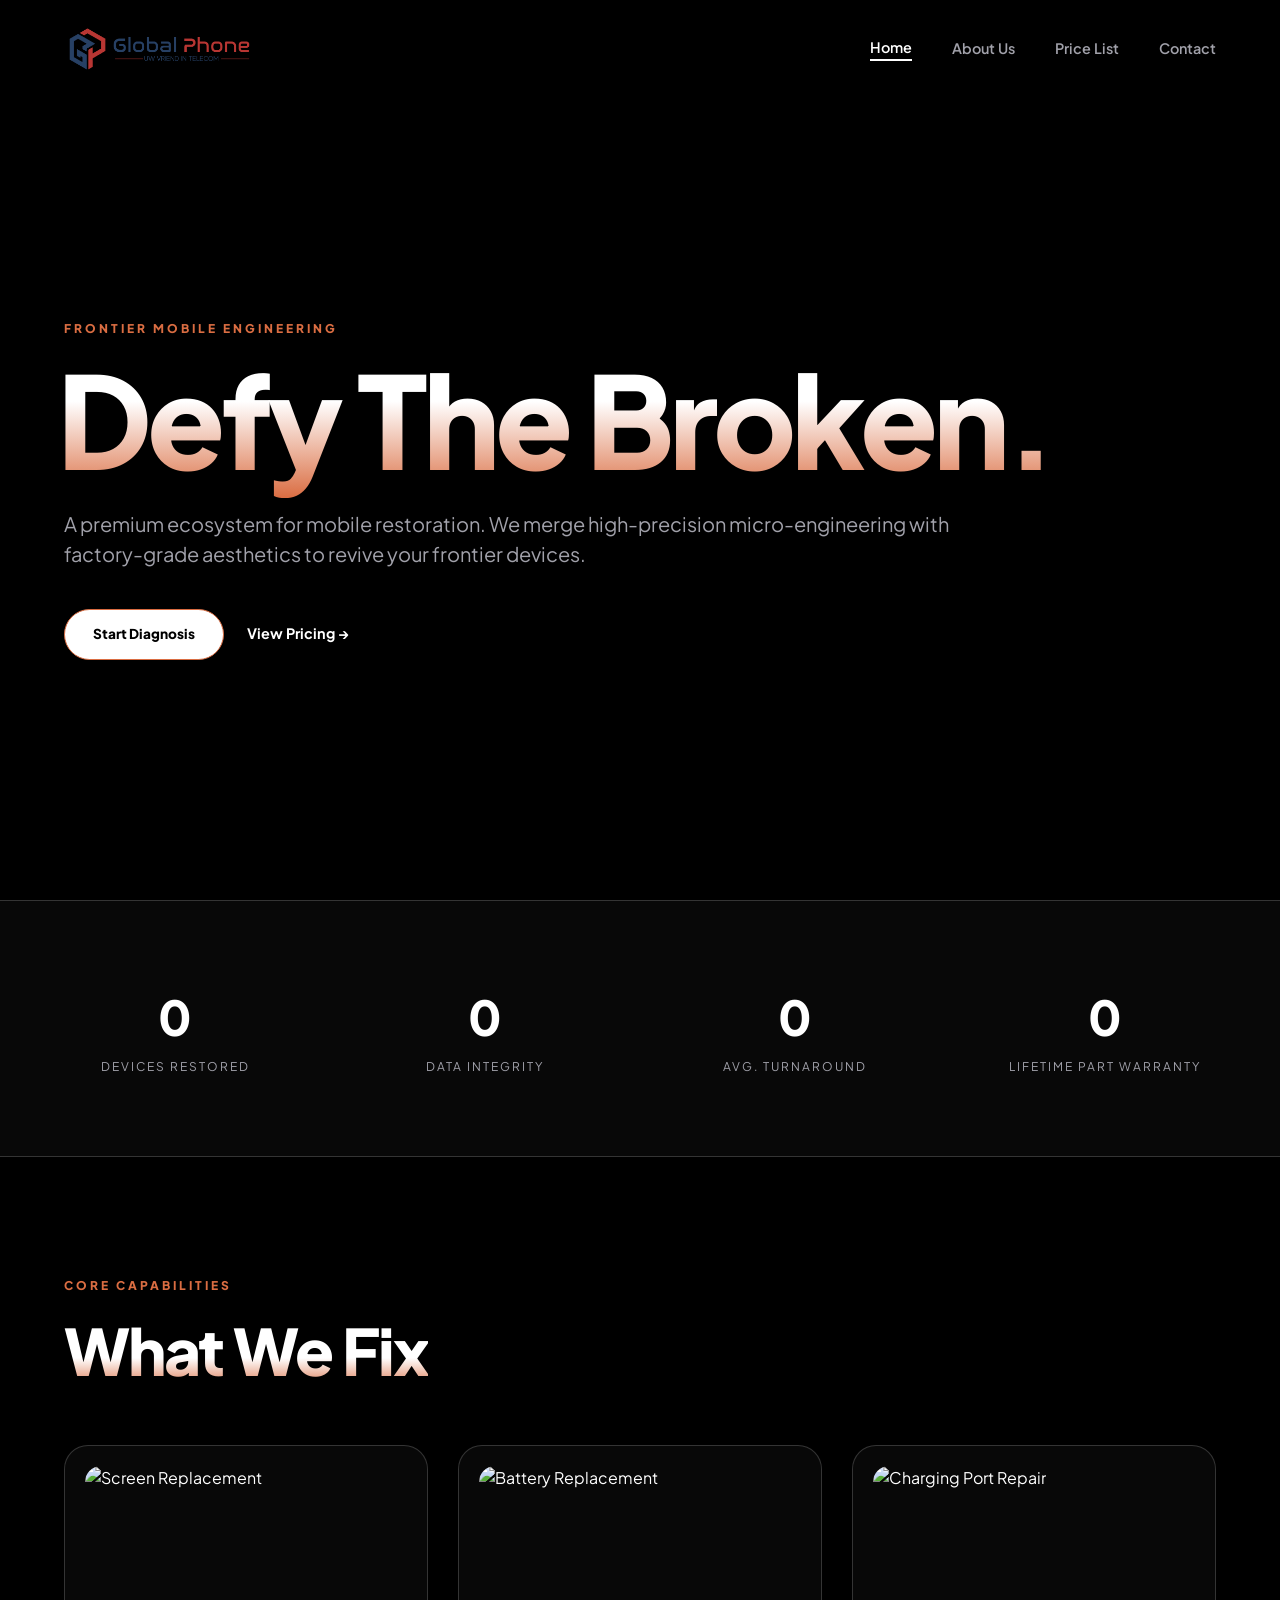
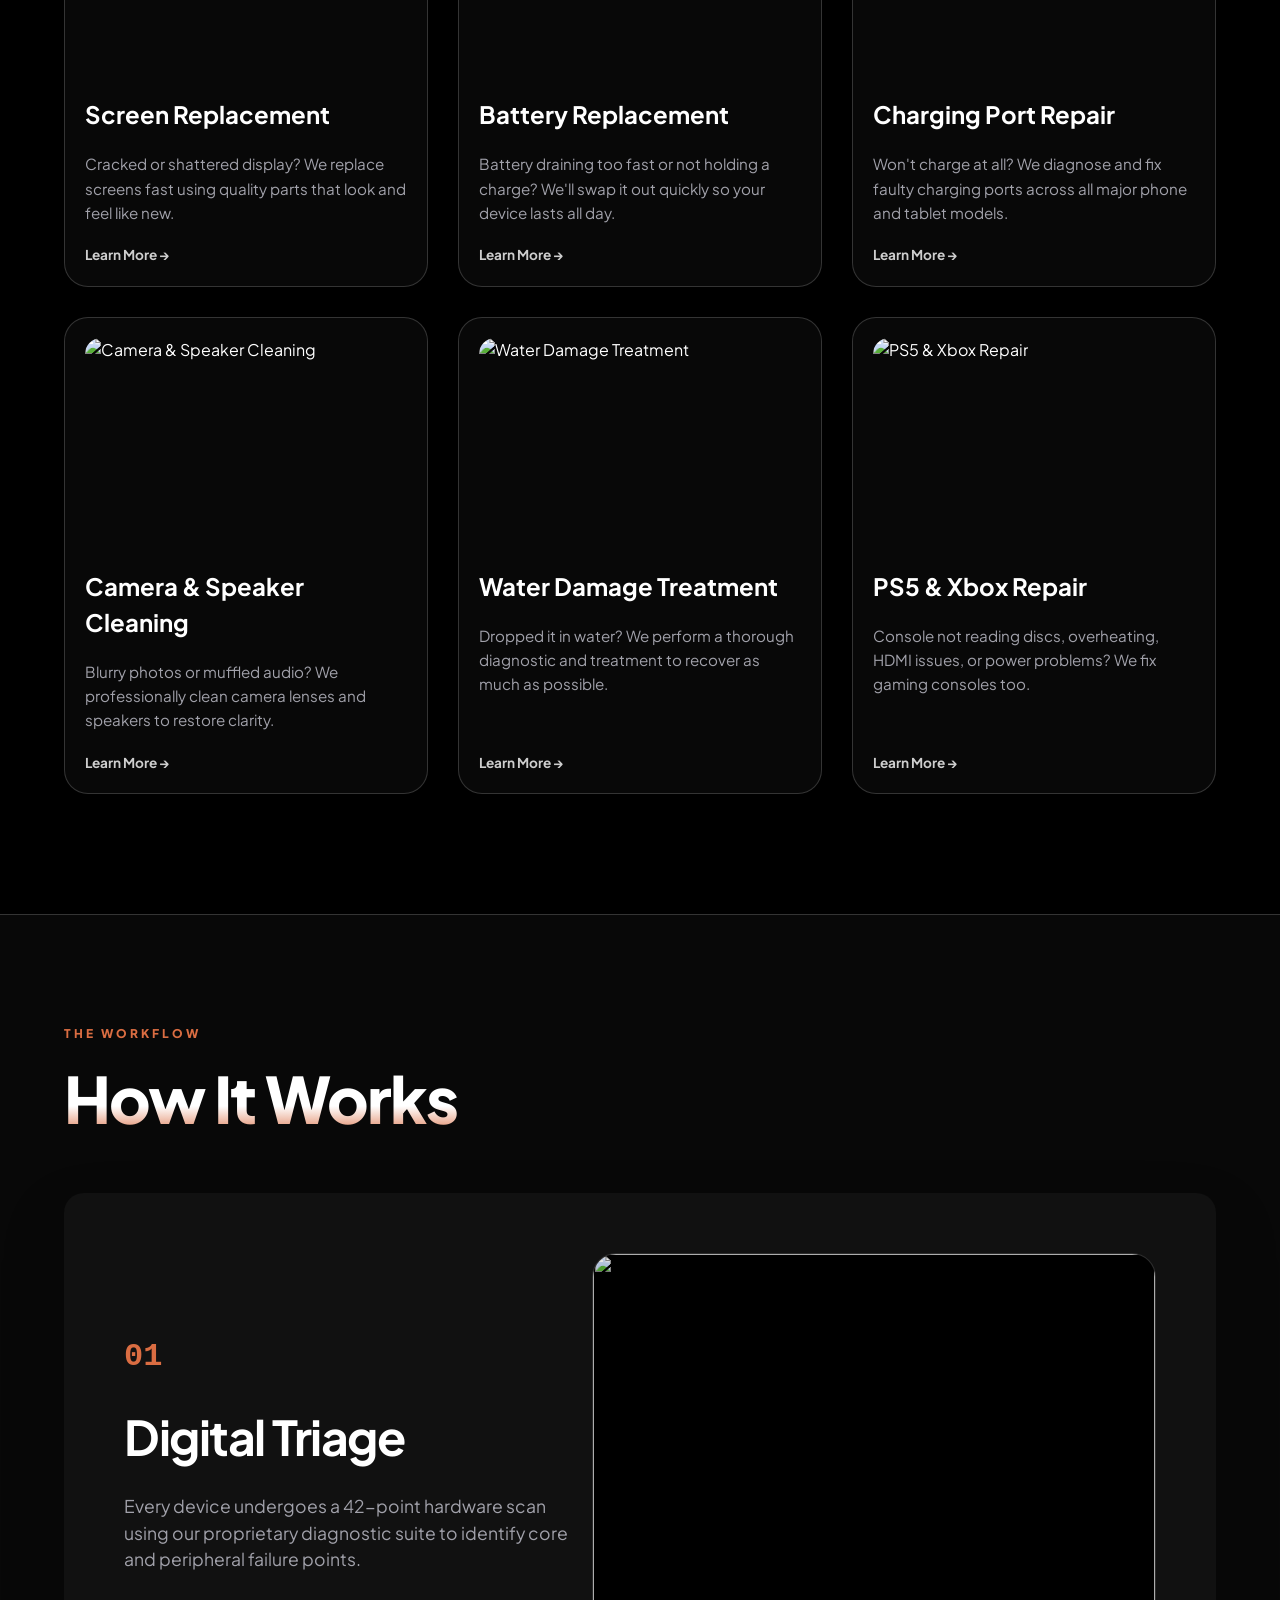
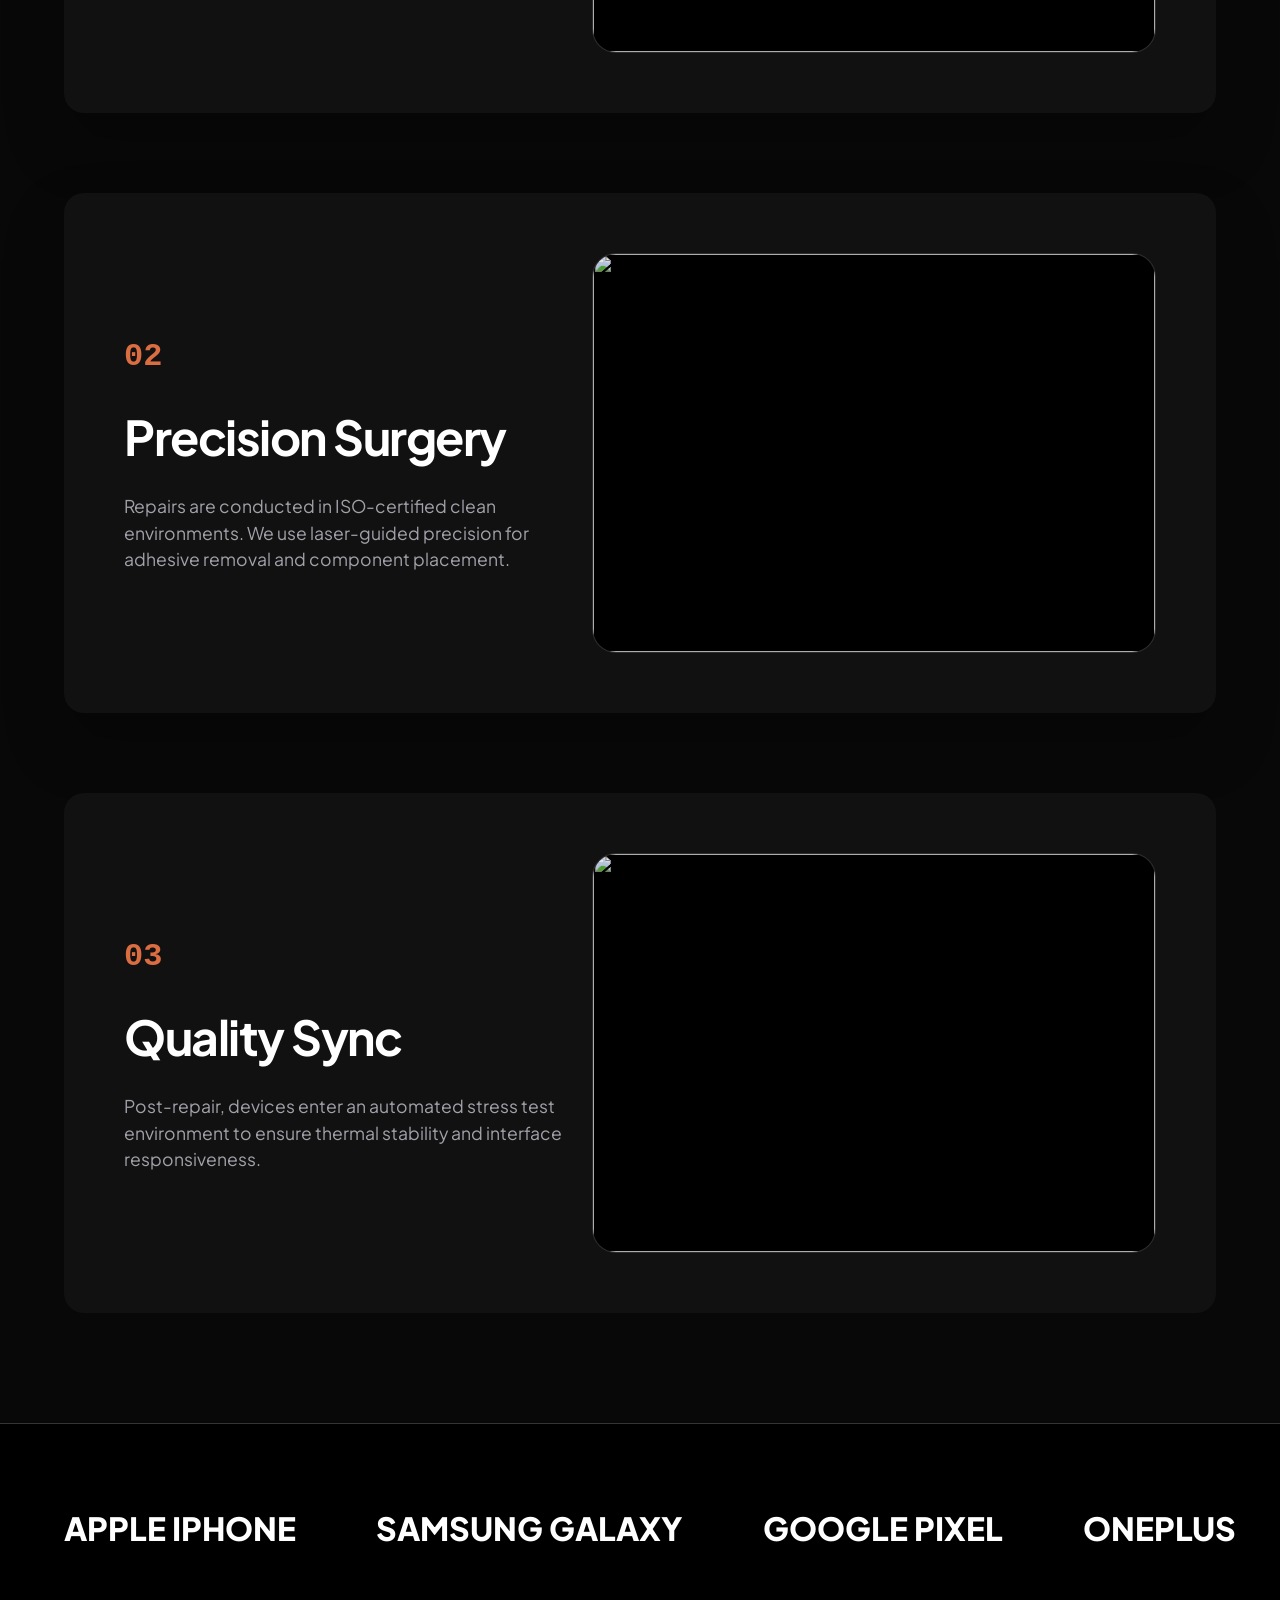
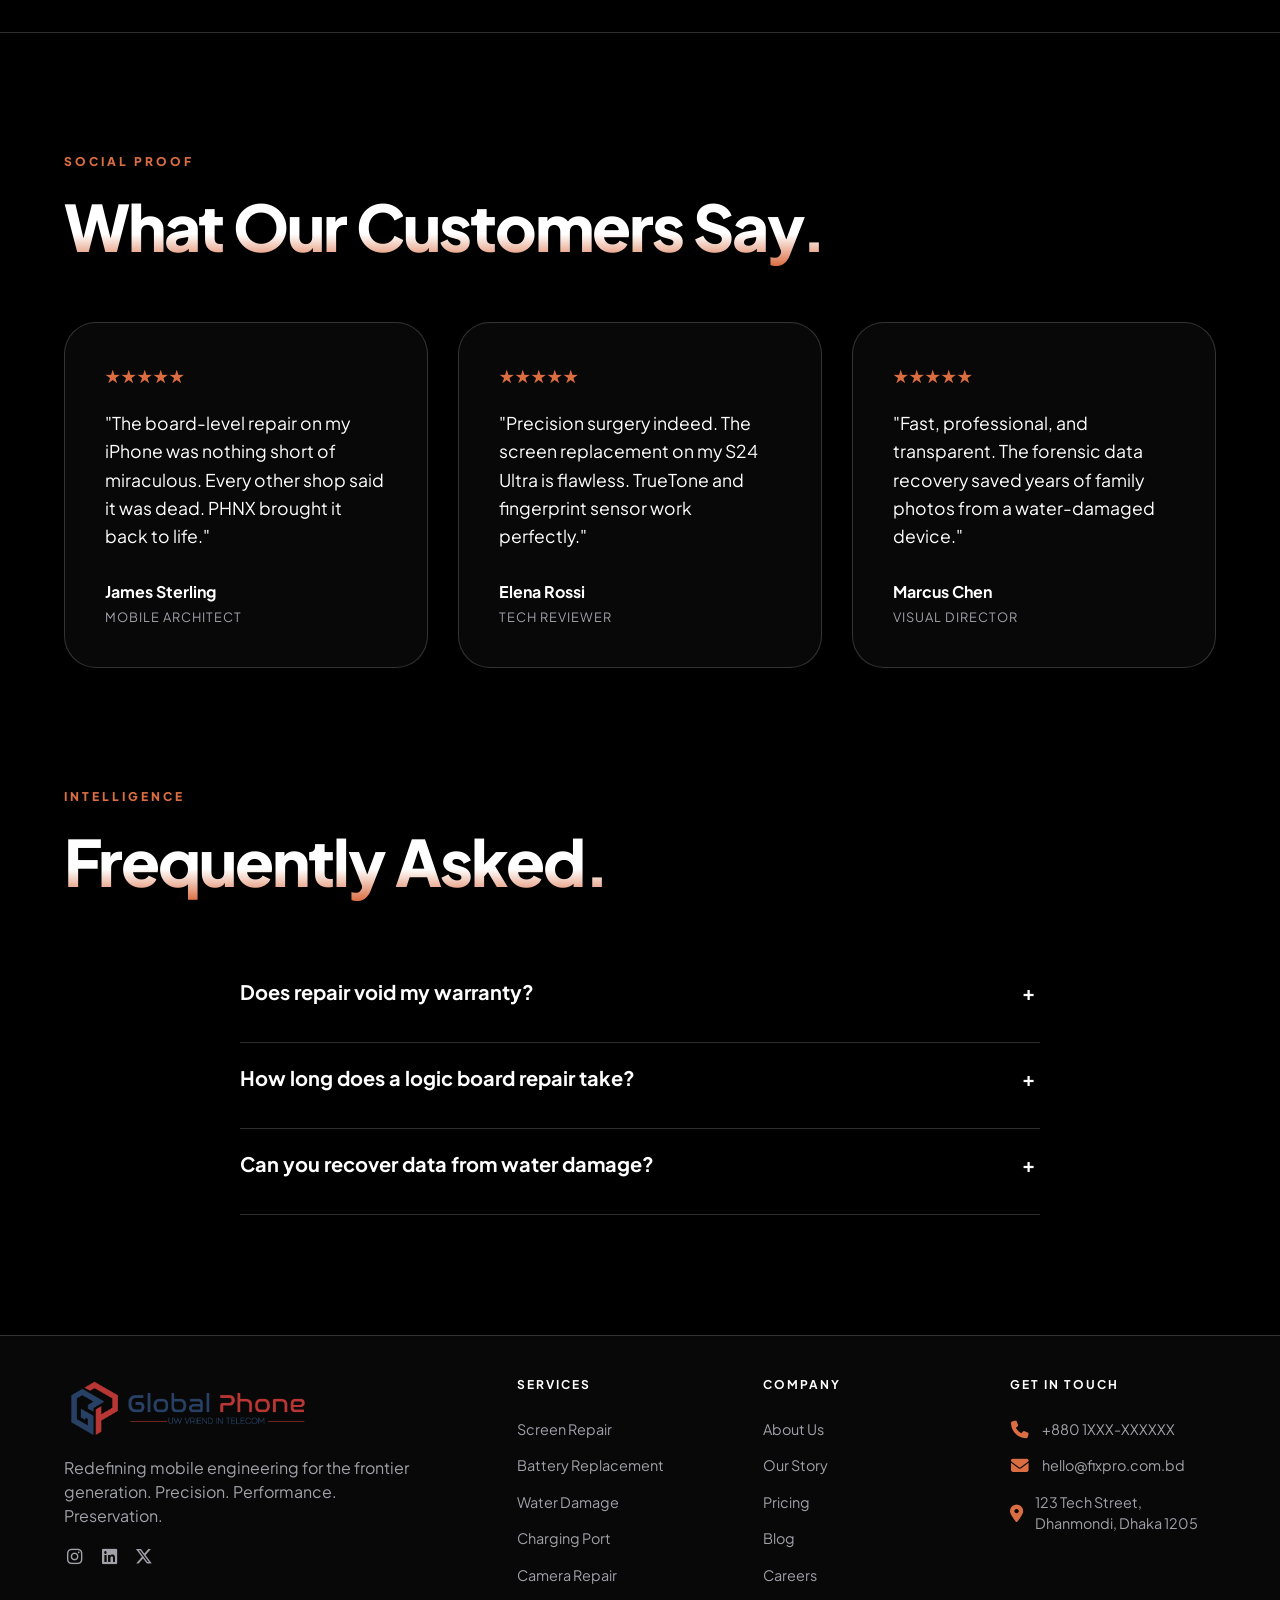
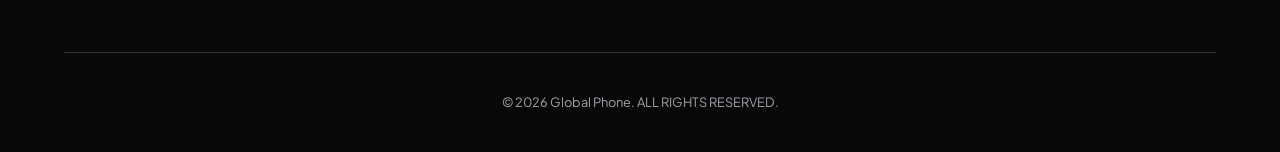
==== commit 38533e88: "footer social icons added" ====
--- a/index.html
+++ b/index.html
@@ -376,6 +376,11 @@
               Redefining mobile engineering for the frontier generation.
               Precision. Performance. Preservation.
             </p>
+            <div class="footer-social-icons">
+              <a href="#" target="_blank"><i class="fa-brands fa-instagram"></i></a>
+              <a href="#" target="_blank"><i class="fa-brands fa-linkedin"></i></a>
+              <a href="#" target="_blank"><i class="fa-brands fa-x-twitter"></i></a>
+            </div>
           </div>
           <div class="footer-col">
             <h4>Services</h4>
--- a/css/style.css
+++ b/css/style.css
@@ -259,6 +259,24 @@
   max-width: 90%;
 }
 
+.footer-social-icons {
+  display: flex;
+  gap: 15px;
+  margin-top: 15px;
+}
+
+.footer-social-icons a {
+  color: var(--text-secondary);
+  font-size: 1.2rem;
+  transition: all 0.3s ease;
+  display: inline-block;
+}
+
+.footer-social-icons a:hover {
+  color: #fff;
+  transform: translateY(-3px);
+}
+
 .footer-grid {
   display: grid;
   grid-template-columns: 2fr 1fr 1fr 1fr;
